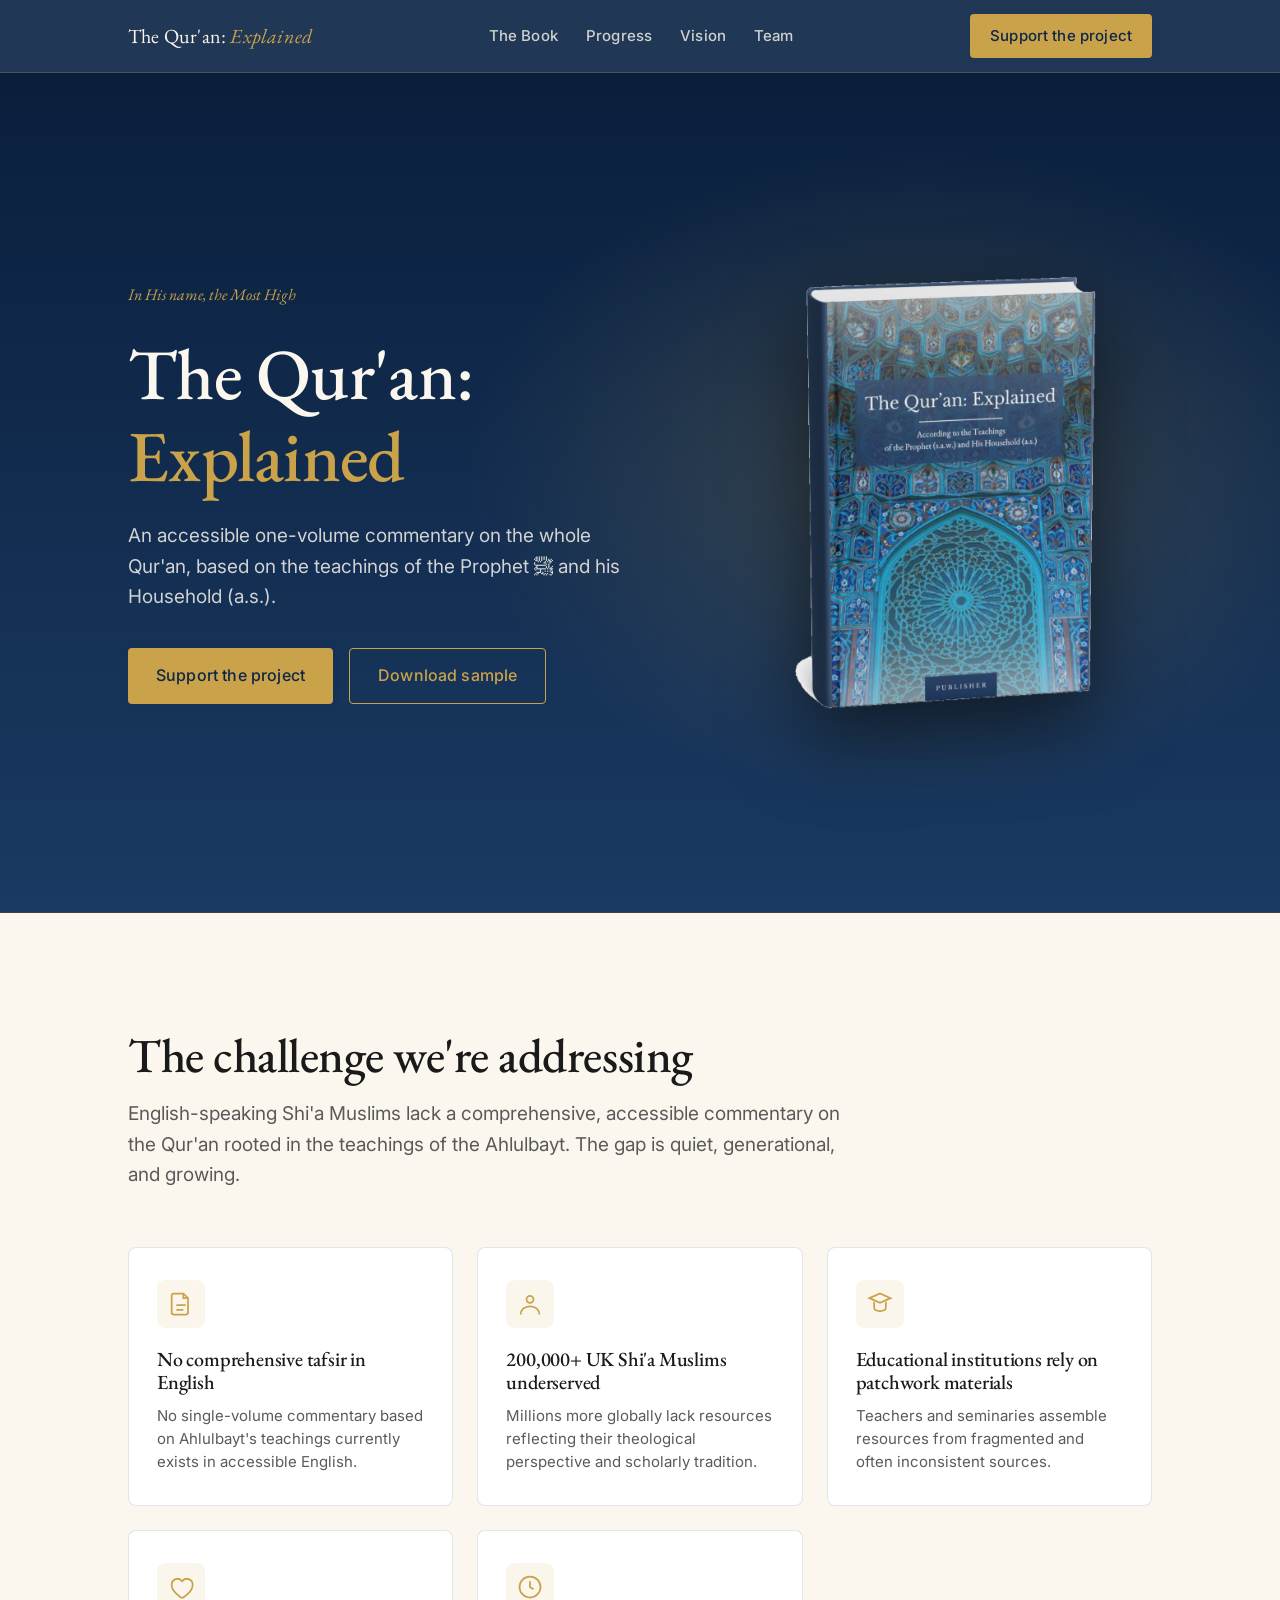
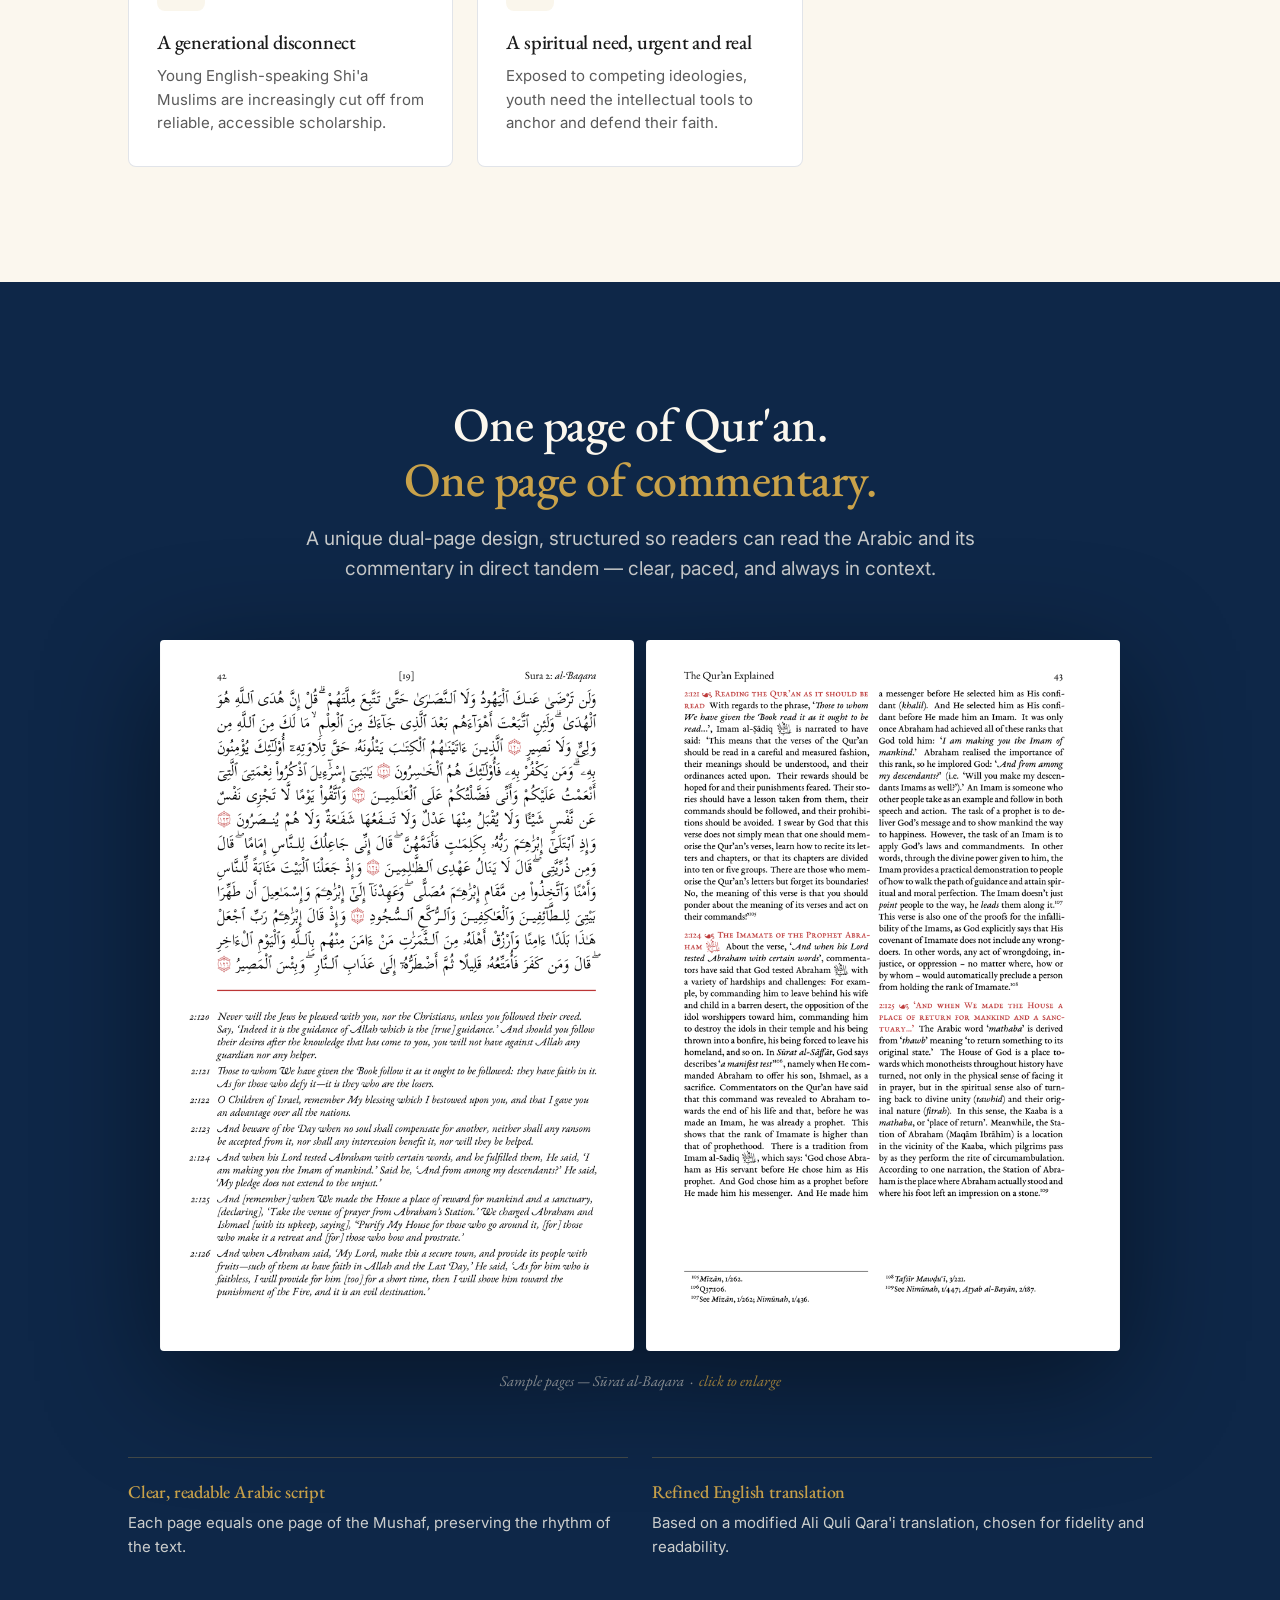
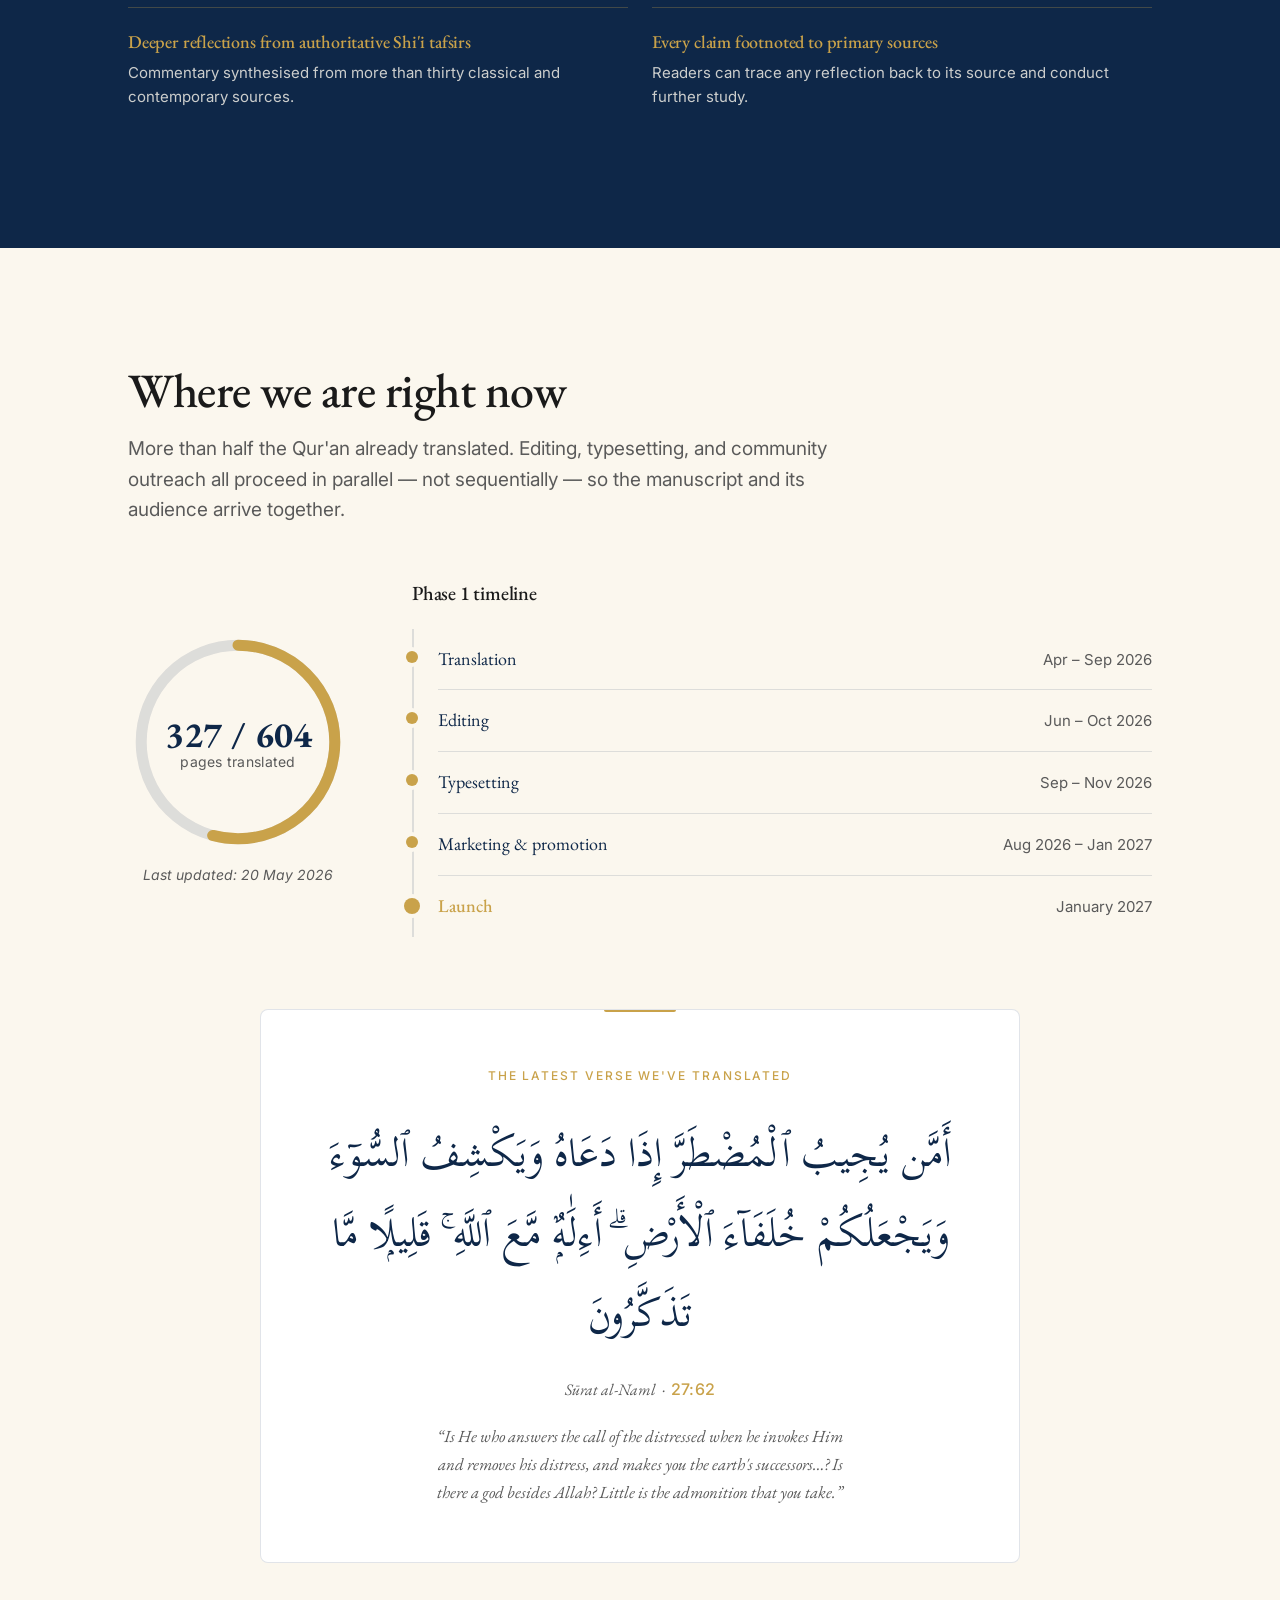
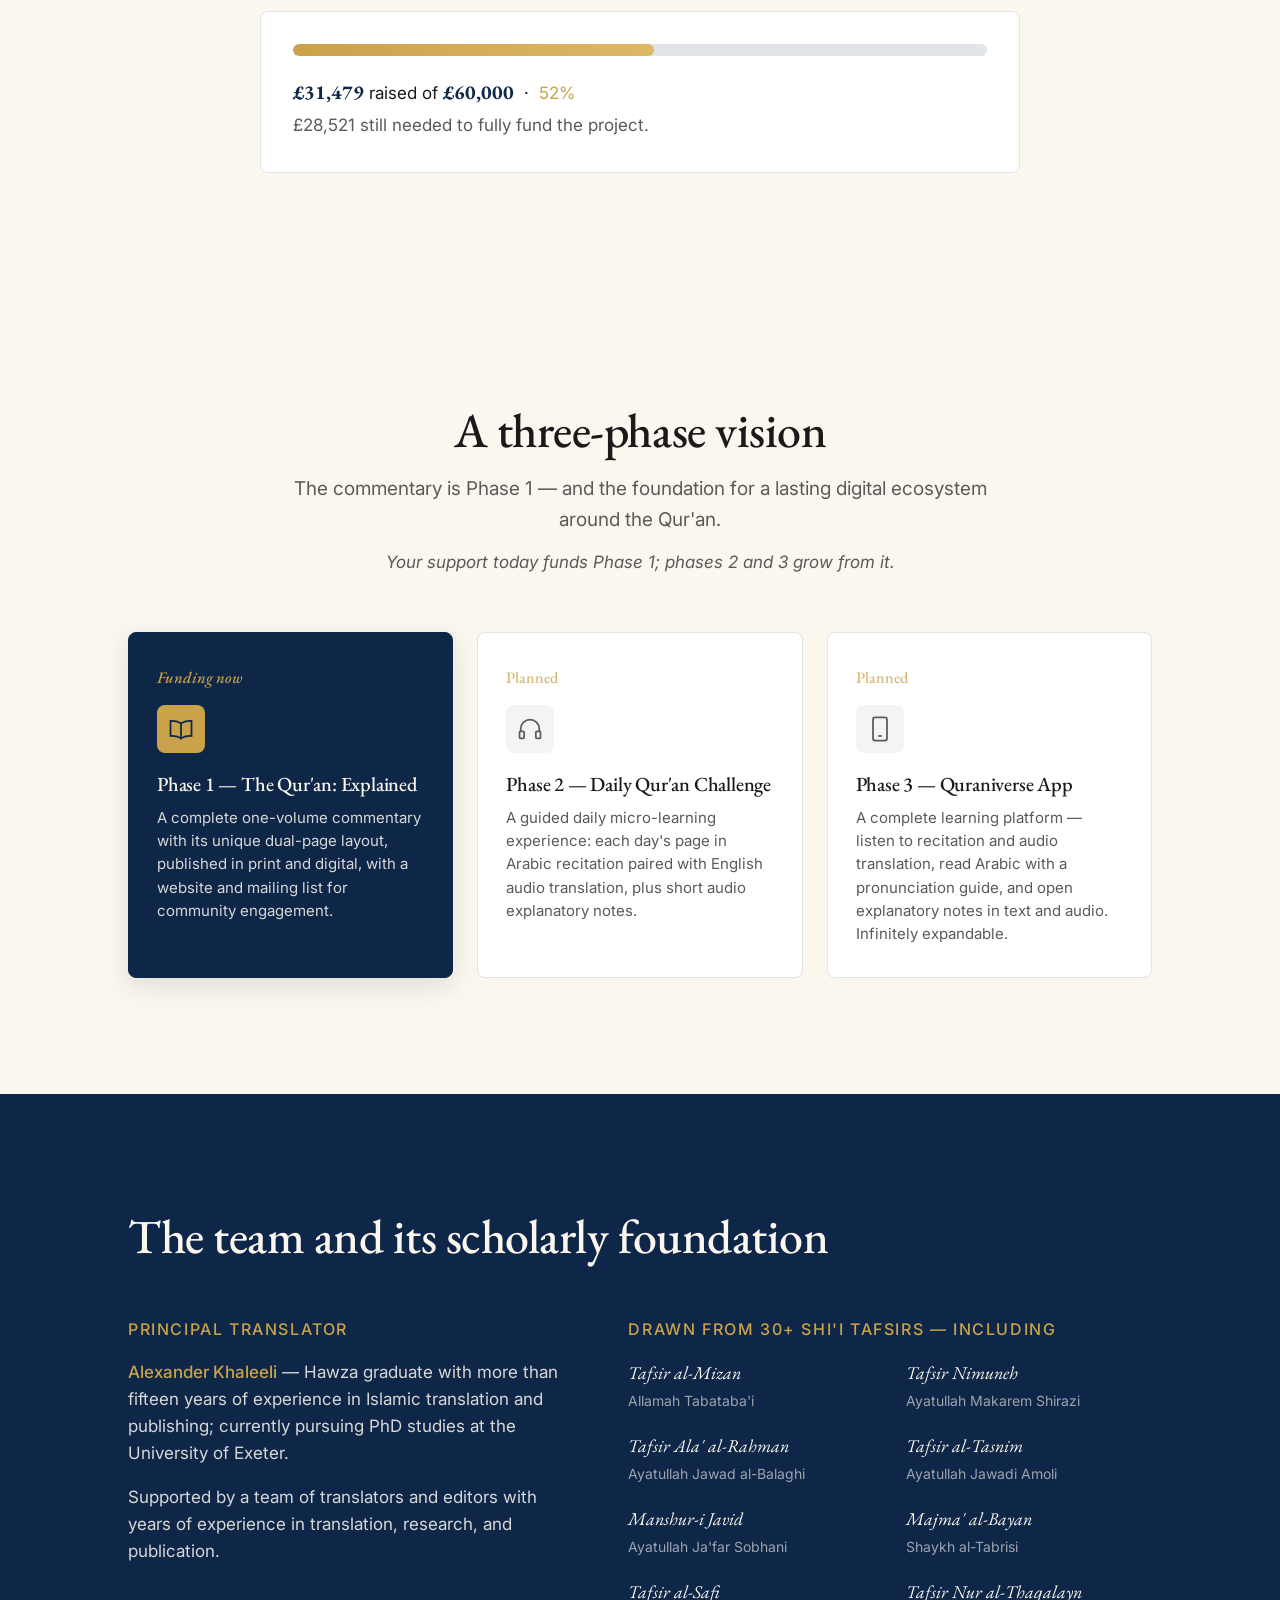
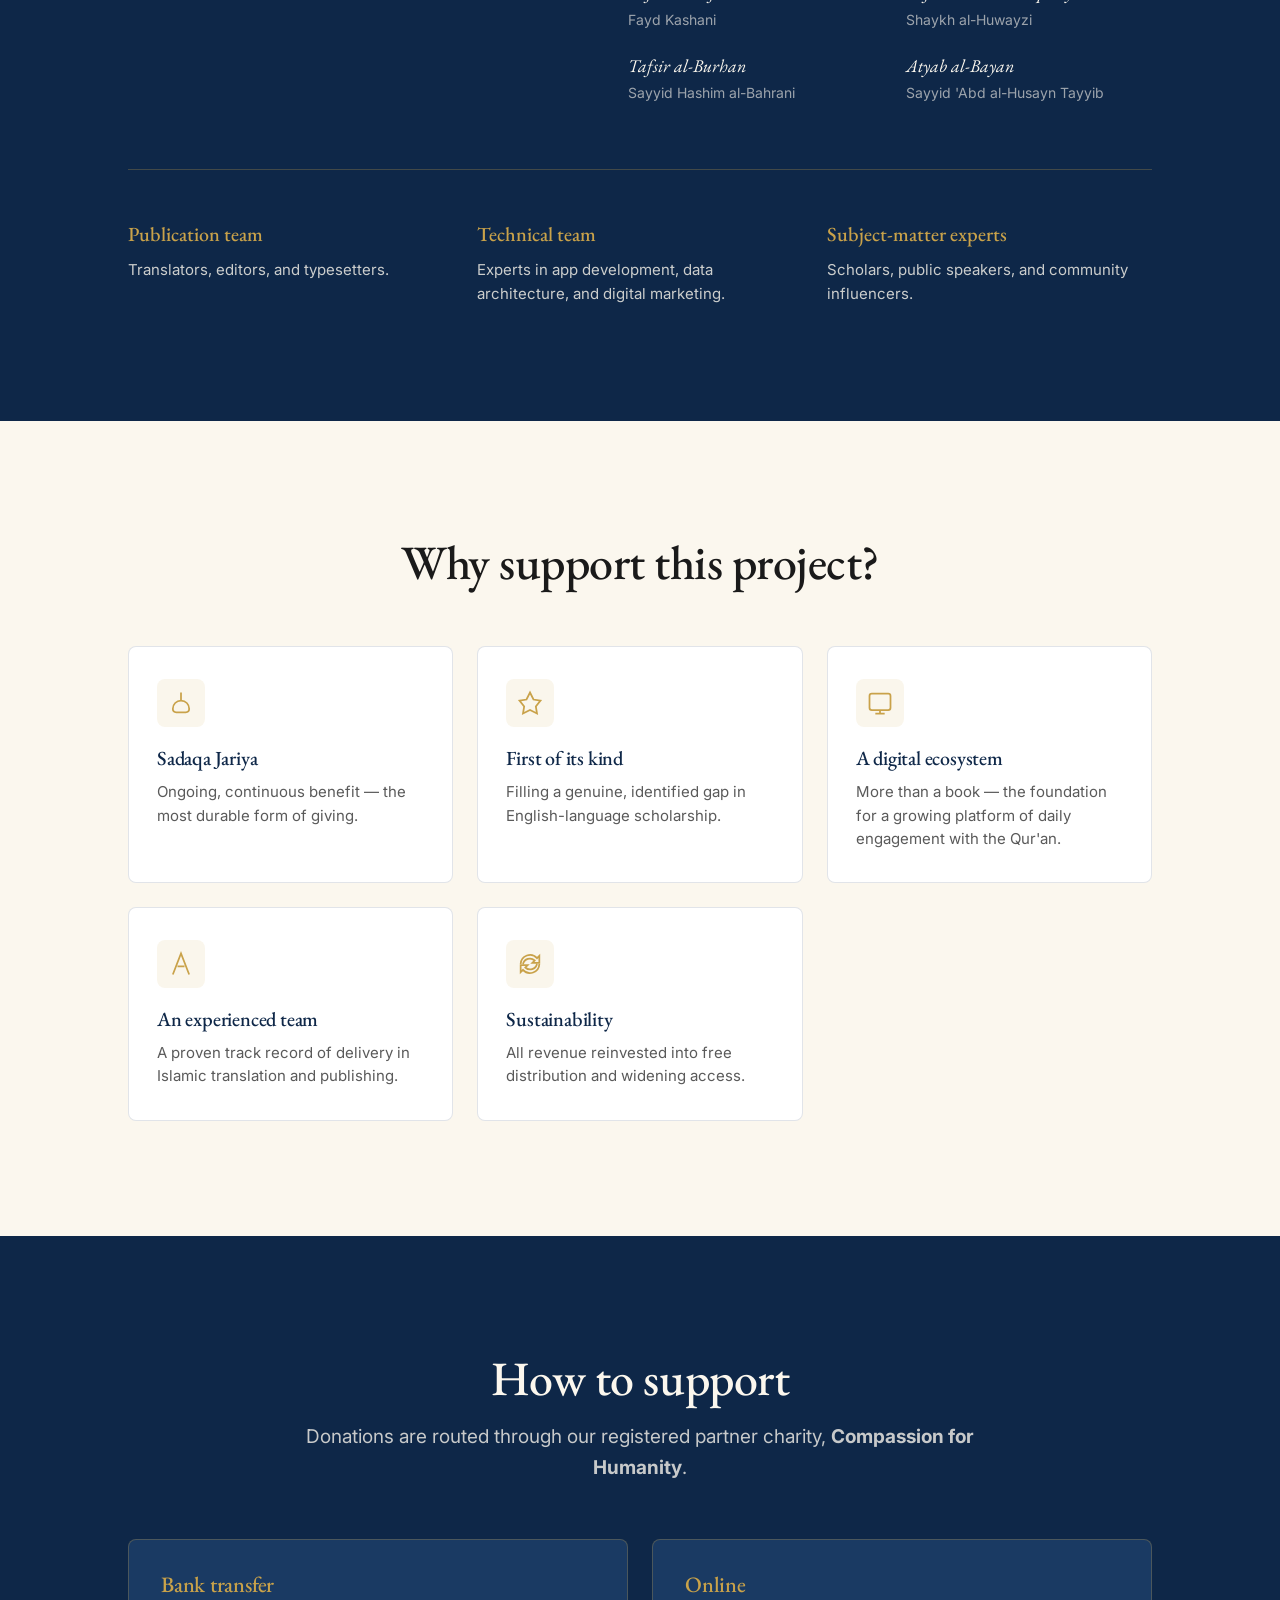
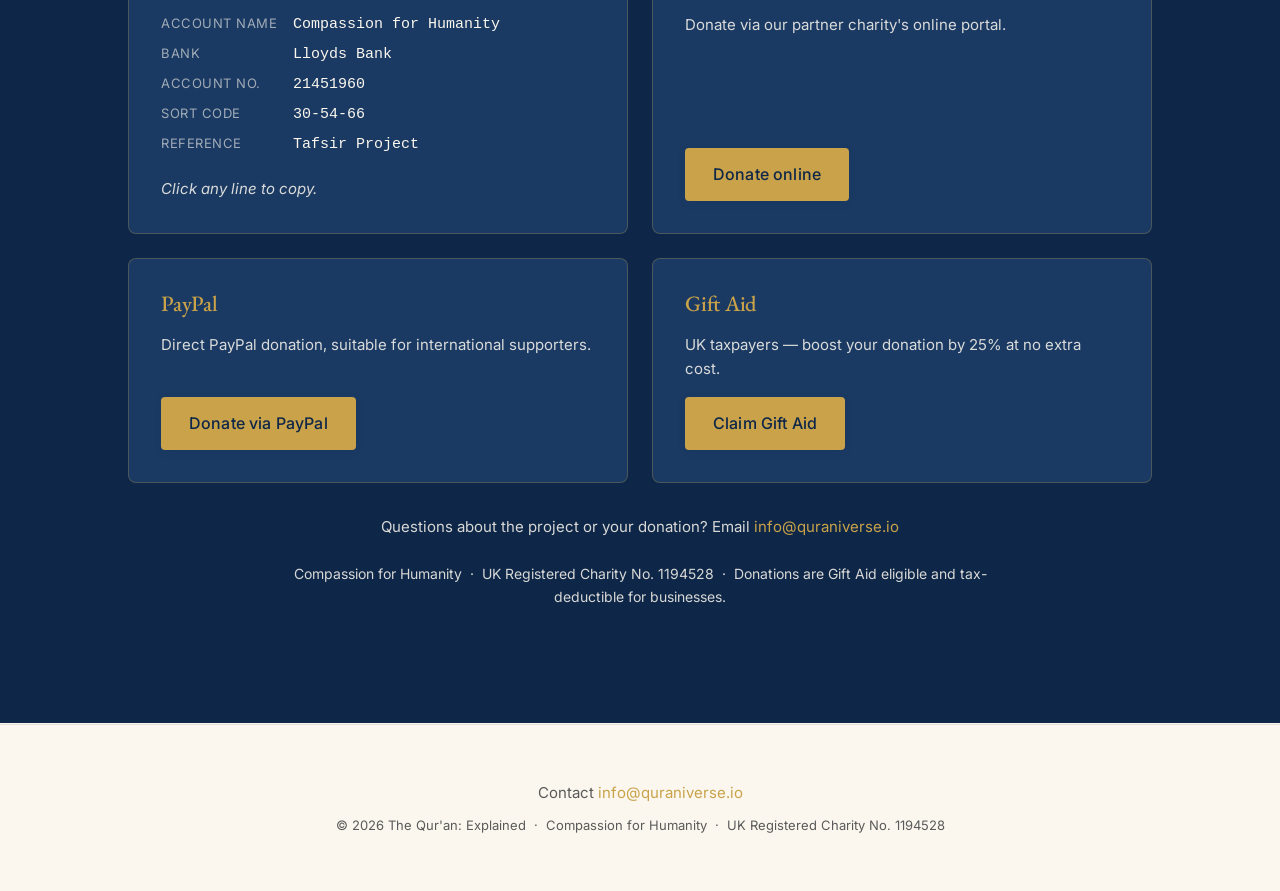
==== index.html @ 6d747a6d "copy: rename Phase 3 to "Quraniverse App" Co-Authored-By: Claude Opus 4.8 (1M context) <noreply@anth" ====
<!DOCTYPE html>
<html lang="en">
<head>
  <meta charset="UTF-8">
  <meta name="viewport" content="width=device-width, initial-scale=1.0">
  <meta name="description" content="The Qur'an: Explained — an accessible one-volume commentary on the whole Qur'an, based on the teachings of the Prophet and his Household.">
  <meta name="theme-color" content="#0E2748">
  <link rel="canonical" href="https://quraniverse.io/">
  <meta property="og:type" content="website">
  <meta property="og:site_name" content="The Qur'an: Explained">
  <meta property="og:url" content="https://quraniverse.io/">
  <meta property="og:title" content="The Qur'an: Explained">
  <meta property="og:description" content="An accessible one-volume commentary on the whole Qur'an, based on the teachings of the Prophet and his Household.">
  <meta property="og:image" content="https://quraniverse.io/assets/og-image.jpg">
  <meta property="og:image:width" content="1200">
  <meta property="og:image:height" content="630">
  <meta property="og:image:alt" content="The Qur'an: Explained — an accessible one-volume commentary">
  <meta property="og:locale" content="en_GB">
  <meta name="twitter:card" content="summary_large_image">
  <meta name="twitter:title" content="The Qur'an: Explained">
  <meta name="twitter:description" content="An accessible one-volume commentary on the whole Qur'an, based on the teachings of the Prophet and his Household.">
  <meta name="twitter:image" content="https://quraniverse.io/assets/og-image.jpg">
  <title>The Qur'an: Explained</title>
  <link rel="icon" type="image/x-icon" href="assets/favicon.ico">
  <link rel="icon" type="image/png" sizes="32x32" href="assets/favicon-32.png">
  <link rel="icon" type="image/png" sizes="192x192" href="assets/favicon-192.png">
  <link rel="apple-touch-icon" sizes="180x180" href="assets/apple-touch-icon.png">
  <link rel="preconnect" href="https://fonts.googleapis.com">
  <link rel="preconnect" href="https://fonts.gstatic.com" crossorigin>
  <link href="https://fonts.googleapis.com/css2?family=EB+Garamond:ital,wght@0,400;0,500;0,600;1,400&family=Inter:wght@400;500;600&family=Scheherazade+New:wght@400;500;600;700&display=swap" rel="stylesheet">
  <link rel="stylesheet" href="styles.css">
</head>
<body>
  <header class="nav">
    <div class="container nav__inner">
      <a href="#" class="nav__brand">The Qur'an: <em>Explained</em></a>
      <nav class="nav__links" aria-label="Section navigation">
        <a href="#book">The Book</a>
        <a href="#progress">Progress</a>
        <a href="#phases">Vision</a>
        <a href="#team">Team</a>
      </nav>
      <a href="#support" class="btn btn--primary nav__cta"><span class="nav__cta-long">Support the project</span><span class="nav__cta-short">Support</span></a>
    </div>
  </header>

  <main>
    <section class="hero">
      <div class="container hero__inner">
        <div class="hero__text">
          <p class="hero__bismillah">In His name, the Most High</p>
          <h1>The Qur'an:<br><span class="accent">Explained</span></h1>
          <p class="lead">An accessible one-volume commentary on the whole Qur'an, based on the teachings of the Prophet&nbsp;ﷺ and his Household&nbsp;(a.s.).</p>
          <div class="hero__cta">
            <a href="#support" class="btn btn--primary">Support the project</a>
            <a href="assets/The_Quran_Explained_Sample.pdf" class="btn btn--ghost" download="The_Quran_Explained_Sample.pdf">Download sample</a>
          </div>
        </div>
        <div class="hero__visual">
          <img src="assets/book-cover.png" alt="The Qur'an: Explained — book cover" class="hero__cover" id="heroCover">
        </div>
      </div>
    </section>

    <section class="section challenge" id="challenge">
  <div class="container">
    <div class="section__head">
      <h2>The challenge we're addressing</h2>
      <p class="lead">English-speaking Shi'a Muslims lack a comprehensive, accessible commentary on the Qur'an rooted in the teachings of the Ahlulbayt. The gap is quiet, generational, and growing.</p>
    </div>
    <div class="cards cards--3">
      <article class="card">
        <div class="card__icon">
          <svg viewBox="0 0 24 24" width="28" height="28" fill="none" stroke="currentColor" stroke-width="1.5"><path d="M4 5a2 2 0 0 1 2-2h8l4 4v12a2 2 0 0 1-2 2H6a2 2 0 0 1-2-2z"/><path d="M14 3v4h4"/><path d="M8 13h8M8 17h6"/></svg>
        </div>
        <h3>No comprehensive tafsir in English</h3>
        <p>No single-volume commentary based on Ahlulbayt's teachings currently exists in accessible English.</p>
      </article>
      <article class="card">
        <div class="card__icon">
          <svg viewBox="0 0 24 24" width="28" height="28" fill="none" stroke="currentColor" stroke-width="1.5"><circle cx="12" cy="8" r="3"/><path d="M4 21c0-4 3-7 8-7s8 3 8 7"/></svg>
        </div>
        <h3>200,000+ UK Shi'a Muslims underserved</h3>
        <p>Millions more globally lack resources reflecting their theological perspective and scholarly tradition.</p>
      </article>
      <article class="card">
        <div class="card__icon">
          <svg viewBox="0 0 24 24" width="28" height="28" fill="none" stroke="currentColor" stroke-width="1.5"><path d="M3 7l9-4 9 4-9 4z"/><path d="M7 10v5c0 2 2 3 5 3s5-1 5-3v-5"/></svg>
        </div>
        <h3>Educational institutions rely on patchwork materials</h3>
        <p>Teachers and seminaries assemble resources from fragmented and often inconsistent sources.</p>
      </article>
      <article class="card">
        <div class="card__icon">
          <svg viewBox="0 0 24 24" width="28" height="28" fill="none" stroke="currentColor" stroke-width="1.5"><path d="M12 21s-8-5-8-11a5 5 0 0 1 9-3 5 5 0 0 1 9 3c0 6-8 11-8 11z"/></svg>
        </div>
        <h3>A generational disconnect</h3>
        <p>Young English-speaking Shi'a Muslims are increasingly cut off from reliable, accessible scholarship.</p>
      </article>
      <article class="card">
        <div class="card__icon">
          <svg viewBox="0 0 24 24" width="28" height="28" fill="none" stroke="currentColor" stroke-width="1.5"><circle cx="12" cy="12" r="9"/><path d="M12 7v5l3 2"/></svg>
        </div>
        <h3>A spiritual need, urgent and real</h3>
        <p>Exposed to competing ideologies, youth need the intellectual tools to anchor and defend their faith.</p>
      </article>
    </div>
  </div>
</section>

<section class="section section--navy book" id="book">
  <div class="container">
    <div class="section__head section__head--centered">
      <h2>One page of Qur'an.<br><span class="accent">One page of commentary.</span></h2>
      <p class="lead">A unique dual-page design, structured so readers can read the Arabic and its commentary in direct tandem — clear, paced, and always in context.</p>
    </div>
    <figure class="sample-spread">
      <button type="button" class="sample-spread__trigger" aria-label="Enlarge sample pages" data-lightbox="sampleLightbox">
        <span class="sample-spread__pages">
          <img src="assets/sample-page-1.png" alt="Page 42 — Arabic text of Sūrat al-Baqara with numbered English translation" loading="lazy">
          <img src="assets/sample-page-2.png" alt="Page 43 — commentary for Sūrat al-Baqara, verses 2:120–2:126" loading="lazy">
        </span>
      </button>
      <figcaption>Sample pages — Sūrat al-Baqara &nbsp;·&nbsp; <em>click to enlarge</em></figcaption>
    </figure>
    <div class="cards cards--2 book__features">
      <div class="feature">
        <h3>Clear, readable Arabic script</h3>
        <p>Each page equals one page of the Mushaf, preserving the rhythm of the text.</p>
      </div>
      <div class="feature">
        <h3>Refined English translation</h3>
        <p>Based on a modified Ali Quli Qara'i translation, chosen for fidelity and readability.</p>
      </div>
      <div class="feature">
        <h3>Deeper reflections from authoritative Shi'i tafsirs</h3>
        <p>Commentary synthesised from more than thirty classical and contemporary sources.</p>
      </div>
      <div class="feature">
        <h3>Every claim footnoted to primary sources</h3>
        <p>Readers can trace any reflection back to its source and conduct further study.</p>
      </div>
    </div>
  </div>
</section>

<section class="section progress" id="progress">
  <div class="container">
    <div class="section__head">
      <h2>Where we are right now</h2>
      <p class="lead">More than half the Qur'an already translated. Editing, typesetting, and community outreach all proceed in parallel — not sequentially — so the manuscript and its audience arrive together.</p>
    </div>
    <div class="progress__grid">
      <div class="progress__ring-wrap">
        <div class="progress__ring-figure">
          <svg class="progress-ring" viewBox="0 0 200 200" width="220" height="220" aria-hidden="true">
            <circle cx="100" cy="100" r="88" fill="none" stroke="var(--border)" stroke-width="10"/>
            <circle cx="100" cy="100" r="88" fill="none" stroke="var(--brass)" stroke-width="10"
                    stroke-linecap="round"
                    stroke-dasharray="553"
                    stroke-dashoffset="253.6"
                    transform="rotate(-90 100 100)"/>
          </svg>
          <div class="progress__ring-text">
            <strong>327 / 604</strong>
            <span>pages translated</span>
          </div>
        </div>
        <p class="progress__updated"><em>Last updated: 20 May 2026</em></p>
      </div>
      <div class="timeline">
        <h3 class="timeline__title">Phase 1 timeline</h3>
        <ol class="timeline__list">
          <li><span class="timeline__dot" data-stage="translation"></span><span class="timeline__stage">Translation</span><span class="timeline__dates">Apr&nbsp;–&nbsp;Sep&nbsp;2026</span></li>
          <li><span class="timeline__dot" data-stage="editing"></span><span class="timeline__stage">Editing</span><span class="timeline__dates">Jun&nbsp;–&nbsp;Oct&nbsp;2026</span></li>
          <li><span class="timeline__dot" data-stage="typesetting"></span><span class="timeline__stage">Typesetting</span><span class="timeline__dates">Sep&nbsp;–&nbsp;Nov&nbsp;2026</span></li>
          <li><span class="timeline__dot" data-stage="marketing"></span><span class="timeline__stage">Marketing &amp; promotion</span><span class="timeline__dates">Aug&nbsp;2026&nbsp;–&nbsp;Jan&nbsp;2027</span></li>
          <li class="timeline__launch"><span class="timeline__dot" data-stage="launch"></span><span class="timeline__stage">Launch</span><span class="timeline__dates">January&nbsp;2027</span></li>
        </ol>
      </div>
    </div>
    <aside class="latest-verse">
      <p class="latest-verse__label">The latest verse we've translated</p>
      <p class="latest-verse__arabic" lang="ar" dir="rtl">أَمَّن يُجِيبُ ٱلْمُضْطَرَّ إِذَا دَعَاهُ وَيَكْشِفُ ٱلسُّوٓءَ وَيَجْعَلُكُمْ خُلَفَآءَ ٱلْأَرْضِ ۗ أَءِلَٰهٌۭ مَّعَ ٱللَّهِ ۚ قَلِيلًۭا مَّا تَذَكَّرُونَ</p>
      <p class="latest-verse__ref">Sūrat al-Naml &nbsp;·&nbsp; <strong>27:62</strong></p>
      <p class="latest-verse__english">&ldquo;Is He who answers the call of the distressed when he invokes Him and removes his distress, and makes you the earth's successors&hellip;? Is there a god besides Allah? Little is the admonition that you take.&rdquo;</p>
    </aside>
    <div class="funds">
      <div class="funds__bar" aria-hidden="true"><div class="funds__fill" style="width:52%"></div></div>
      <div class="funds__labels">
        <p><strong>£31,479</strong> raised of <strong>£60,000</strong> &nbsp;·&nbsp; <span class="accent">52%</span></p>
        <p class="funds__gap">£28,521 still needed to fully fund the project.</p>
      </div>
    </div>
  </div>
</section>
    <section class="section phases" id="phases">
  <div class="container">
    <div class="section__head section__head--centered">
      <h2>A three-phase vision</h2>
      <p class="lead">The commentary is Phase 1 — and the foundation for a lasting digital ecosystem around the Qur'an.</p>
      <p class="phases__note"><em>Your support today funds Phase 1; phases 2 and 3 grow from it.</em></p>
    </div>
    <div class="cards cards--3 phases__cards">
      <article class="card phase phase--current">
        <span class="phase__tag phase__tag--current">Funding now</span>
        <div class="card__icon">
          <svg viewBox="0 0 24 24" width="28" height="28" fill="none" stroke="currentColor" stroke-width="1.5"><path d="M12 6v15M3 5a17 17 0 0 1 9 2 17 17 0 0 1 9-2v13a17 17 0 0 0-9 2 17 17 0 0 0-9-2z"/></svg>
        </div>
        <h3>Phase 1 — The Qur'an: Explained</h3>
        <p>A complete one-volume commentary with its unique dual-page layout, published in print and digital, with a website and mailing list for community engagement.</p>
      </article>
      <article class="card phase phase--planned">
        <span class="phase__tag">Planned</span>
        <div class="card__icon">
          <svg viewBox="0 0 24 24" width="28" height="28" fill="none" stroke="currentColor" stroke-width="1.5"><path d="M4 14v-2a8 8 0 0 1 16 0v2"/><rect x="3" y="14" width="4" height="6" rx="1"/><rect x="17" y="14" width="4" height="6" rx="1"/></svg>
        </div>
        <h3>Phase 2 — Daily Qur'an Challenge</h3>
        <p>A guided daily micro-learning experience: each day's page in Arabic recitation paired with English audio translation, plus short audio explanatory notes.</p>
      </article>
      <article class="card phase phase--planned">
        <span class="phase__tag">Planned</span>
        <div class="card__icon">
          <svg viewBox="0 0 24 24" width="28" height="28" fill="none" stroke="currentColor" stroke-width="1.5"><rect x="6" y="2" width="12" height="20" rx="2"/><path d="M10.5 18h3"/></svg>
        </div>
        <h3>Phase 3 — Quraniverse App</h3>
        <p>A complete learning platform — listen to recitation and audio translation, read Arabic with a pronunciation guide, and open explanatory notes in text and audio. Infinitely expandable.</p>
      </article>
    </div>
  </div>
</section>
    <section class="section section--navy team" id="team">
  <div class="container">
    <div class="section__head">
      <h2>The team and its scholarly foundation</h2>
    </div>
    <div class="team__grid">
      <div class="team__intro">
        <h3>Principal translator</h3>
        <p><strong>Alexander Khaleeli</strong> — Hawza graduate with more than fifteen years of experience in Islamic translation and publishing; currently pursuing PhD studies at the University of Exeter.</p>
        <p>Supported by a team of translators and editors with years of experience in translation, research, and publication.</p>
      </div>
      <div class="team__tafsirs">
        <h3>Drawn from 30+ Shi'i tafsirs — including</h3>
        <ul class="tafsirs">
          <li><em>Tafsir al-Mizan</em><span>Allamah Tabataba'i</span></li>
          <li><em>Tafsir Nimuneh</em><span>Ayatullah Makarem Shirazi</span></li>
          <li><em>Tafsir Ala' al-Rahman</em><span>Ayatullah Jawad al-Balaghi</span></li>
          <li><em>Tafsir al-Tasnim</em><span>Ayatullah Jawadi Amoli</span></li>
          <li><em>Manshur-i Javid</em><span>Ayatullah Ja'far Sobhani</span></li>
          <li><em>Majma' al-Bayan</em><span>Shaykh al-Tabrisi</span></li>
          <li><em>Tafsir al-Safi</em><span>Fayd Kashani</span></li>
          <li><em>Tafsir Nur al-Thaqalayn</em><span>Shaykh al-Huwayzi</span></li>
          <li><em>Tafsir al-Burhan</em><span>Sayyid Hashim al-Bahrani</span></li>
          <li><em>Atyab al-Bayan</em><span>Sayyid 'Abd al-Husayn Tayyib</span></li>
        </ul>
      </div>
    </div>
    <div class="team__roles">
      <div class="role">
        <h4>Publication team</h4>
        <p>Translators, editors, and typesetters.</p>
      </div>
      <div class="role">
        <h4>Technical team</h4>
        <p>Experts in app development, data architecture, and digital marketing.</p>
      </div>
      <div class="role">
        <h4>Subject-matter experts</h4>
        <p>Scholars, public speakers, and community influencers.</p>
      </div>
    </div>
  </div>
</section>
    <section class="section why" id="why">
  <div class="container">
    <div class="section__head section__head--centered">
      <h2>Why support this project?</h2>
    </div>
    <div class="cards cards--3 why__cards">
      <article class="card">
        <div class="card__icon"><svg viewBox="0 0 24 24" width="28" height="28" fill="none" stroke="currentColor" stroke-width="1.5"><path d="M12 3v7M12 10c-4 0-7 3-7 7 0 2 1 3 3 3h8c2 0 3-1 3-3 0-4-3-7-7-7z"/></svg></div>
        <h3>Sadaqa Jariya</h3>
        <p>Ongoing, continuous benefit — the most durable form of giving.</p>
      </article>
      <article class="card">
        <div class="card__icon"><svg viewBox="0 0 24 24" width="28" height="28" fill="none" stroke="currentColor" stroke-width="1.5"><polygon points="12,3 15,9 21,10 17,15 18,21 12,18 6,21 7,15 3,10 9,9"/></svg></div>
        <h3>First of its kind</h3>
        <p>Filling a genuine, identified gap in English-language scholarship.</p>
      </article>
      <article class="card">
        <div class="card__icon"><svg viewBox="0 0 24 24" width="28" height="28" fill="none" stroke="currentColor" stroke-width="1.5"><rect x="3" y="4" width="18" height="14" rx="2"/><path d="M8 21h8M12 18v3"/></svg></div>
        <h3>A digital ecosystem</h3>
        <p>More than a book — the foundation for a growing platform of daily engagement with the Qur'an.</p>
      </article>
      <article class="card">
        <div class="card__icon"><svg viewBox="0 0 24 24" width="28" height="28" fill="none" stroke="currentColor" stroke-width="1.5"><path d="M5 21l7-18 7 18M9 14h6"/></svg></div>
        <h3>An experienced team</h3>
        <p>A proven track record of delivery in Islamic translation and publishing.</p>
      </article>
      <article class="card">
        <div class="card__icon"><svg viewBox="0 0 24 24" width="28" height="28" fill="none" stroke="currentColor" stroke-width="1.5"><path d="M4 12a8 8 0 0 1 14-5l2-2v6h-6l2-2a6 6 0 0 0-10 3M20 12a8 8 0 0 1-14 5l-2 2v-6h6l-2 2a6 6 0 0 0 10-3"/></svg></div>
        <h3>Sustainability</h3>
        <p>All revenue reinvested into free distribution and widening access.</p>
      </article>
    </div>
  </div>
</section>

<section class="section section--navy support" id="support">
  <div class="container">
    <div class="section__head section__head--centered">
      <h2>How to support</h2>
      <p class="lead">Donations are routed through our registered partner charity, <strong>Compassion for Humanity</strong>.</p>
    </div>
    <div class="support__grid">
      <article class="donate-card">
        <h3>Bank transfer</h3>
        <dl class="bank">
          <div><dt>Account name</dt><dd><button class="copy" data-copy="Compassion for Humanity">Compassion for Humanity</button></dd></div>
          <div><dt>Bank</dt><dd><button class="copy" data-copy="Lloyds Bank">Lloyds Bank</button></dd></div>
          <div><dt>Account no.</dt><dd><button class="copy" data-copy="21451960">21451960</button></dd></div>
          <div><dt>Sort code</dt><dd><button class="copy" data-copy="30-54-66">30-54-66</button></dd></div>
          <div><dt>Reference</dt><dd><button class="copy" data-copy="Tafsir Project">Tafsir Project</button></dd></div>
        </dl>
        <p class="donate-card__note"><em>Click any line to copy.</em></p>
      </article>
      <article class="donate-card">
        <h3>Online</h3>
        <p>Donate via our partner charity's online portal.</p>
        <a href="https://sad.qa/Qurancommentary" class="btn btn--primary" target="_blank" rel="noopener">Donate online</a>
      </article>
      <article class="donate-card">
        <h3>PayPal</h3>
        <p>Direct PayPal donation, suitable for international supporters.</p>
        <a href="https://www.paypal.com/donate/?hosted_button_id=RLCNCZCY9FR7C" class="btn btn--primary" target="_blank" rel="noopener">Donate via PayPal</a>
      </article>
      <article class="donate-card">
        <h3>Gift Aid</h3>
        <p>UK taxpayers — boost your donation by 25% at no extra cost.</p>
        <a href="https://compassionforhumanity.org.uk/gift_aid" class="btn btn--primary" target="_blank" rel="noopener">Claim Gift Aid</a>
      </article>
    </div>
    <p class="support__contact">Questions about the project or your donation? Email <a href="mailto:info@quraniverse.io" class="inline-link">info@quraniverse.io</a></p>
    <p class="support__footnote">Compassion for Humanity &nbsp;·&nbsp; UK Registered Charity No.&nbsp;1194528 &nbsp;·&nbsp; Donations are Gift Aid eligible and tax-deductible for businesses.</p>
  </div>
</section>
  </main>

  <div class="lightbox" id="sampleLightbox" aria-hidden="true" role="dialog" aria-modal="true" aria-label="Sample pages enlarged">
    <button type="button" class="lightbox__close" aria-label="Close sample pages">×</button>
    <div class="lightbox__content">
      <img src="assets/sample-page-1.png" alt="Page 42 — Arabic text of Sūrat al-Baqara with numbered English translation">
      <img src="assets/sample-page-2.png" alt="Page 43 — commentary for Sūrat al-Baqara, verses 2:120–2:126">
    </div>
  </div>

  <footer class="footer">
    <div class="container footer__inner">
      <p class="footer__contact">Contact <a href="mailto:info@quraniverse.io" class="inline-link">info@quraniverse.io</a></p>
      <p class="footer__small">
        © 2026 The Qur'an: Explained &nbsp;·&nbsp; Compassion for Humanity &nbsp;·&nbsp; UK Registered Charity No. 1194528
      </p>
    </div>
  </footer>

  <script src="script.js" defer></script>
</body>
</html>
---- styles.css ----
/* --- Reset --- */
*, *::before, *::after { box-sizing: border-box; margin: 0; padding: 0; }
html { scroll-behavior: smooth; }
body { line-height: 1.6; -webkit-font-smoothing: antialiased; }
img, svg { display: block; max-width: 100%; height: auto; }
button { font: inherit; cursor: pointer; border: none; background: none; }
a { color: inherit; text-decoration: none; }
ul { list-style: none; }

/* --- Design tokens --- */
:root {
  --navy: #0E2748;
  --navy-light: #1A3A63;
  --brass: #C9A24A;
  --brass-light: #DDB865;
  --cream: #FBF7EE;
  --white: #FFFFFF;
  --ink: #1A1A1A;
  --muted: #5A5A5A;
  --border: rgba(14, 39, 72, 0.12);
  --border-on-navy: rgba(201, 162, 74, 0.28);
  --shadow-sm: 0 2px 8px rgba(14, 39, 72, 0.08);
  --shadow-md: 0 8px 24px rgba(14, 39, 72, 0.12);
  --shadow-lg: 0 20px 48px rgba(14, 39, 72, 0.18);

  --font-display: 'EB Garamond', 'Georgia', serif;
  --font-body: 'Inter', -apple-system, BlinkMacSystemFont, sans-serif;
  --font-mono: ui-monospace, 'SF Mono', Menlo, monospace;
  --font-arabic: 'Scheherazade New', 'Amiri', 'Lateef', serif;

  --container: 1120px;
  --gutter: clamp(20px, 4vw, 48px);
  --section-pad: clamp(64px, 9vw, 120px);
}

/* --- Body + typography --- */
body {
  font-family: var(--font-body);
  color: var(--ink);
  background: var(--cream);
}
h1, h2, h3 { font-family: var(--font-display); font-weight: 500; line-height: 1.15; letter-spacing: -0.01em; }
h1 { font-size: clamp(2.5rem, 6vw, 4.5rem); }
h2 { font-size: clamp(2rem, 4.5vw, 3rem); }
h3 { font-size: clamp(1.25rem, 2vw, 1.5rem); }
p { font-size: 1.0625rem; }
p.lead { font-size: 1.1875rem; color: var(--muted); }
em, i { font-style: italic; }

/* --- Layout primitives --- */
.container { max-width: var(--container); margin-inline: auto; padding-inline: var(--gutter); }
.section { padding-block: var(--section-pad); scroll-margin-top: 80px; }
.section--navy { background: var(--navy); color: var(--cream); }
.section--navy h1, .section--navy h2, .section--navy h3 { color: var(--cream); }
.section--navy p { color: rgba(251, 247, 238, 0.85); }

/* --- Buttons --- */
.btn {
  display: inline-flex; align-items: center; justify-content: center;
  padding: 14px 28px; border-radius: 4px;
  font-family: var(--font-body); font-weight: 500; font-size: 1rem;
  letter-spacing: 0.01em; text-align: center;
  transition: transform 180ms ease, box-shadow 180ms ease, background 180ms ease, color 180ms ease;
}
.btn--primary { background: var(--brass); color: var(--navy); box-shadow: var(--shadow-sm); }
.btn--primary:hover { background: var(--brass-light); transform: translateY(-2px); box-shadow: var(--shadow-md); }
.btn--ghost { background: transparent; color: var(--brass); border: 1.5px solid var(--brass); }
.btn--ghost:hover { background: var(--brass); color: var(--navy); transform: translateY(-2px); }

/* --- Links --- */
a.inline-link { position: relative; color: var(--brass); }
a.inline-link::after {
  content: ''; position: absolute; left: 0; bottom: -2px;
  width: 100%; height: 1px; background: currentColor;
  transform: scaleX(0); transform-origin: right; transition: transform 200ms ease;
}
a.inline-link:hover::after { transform: scaleX(1); transform-origin: left; }

/* --- Accessibility --- */
:focus-visible { outline: 2px solid var(--brass); outline-offset: 3px; border-radius: 2px; }
@media (prefers-reduced-motion: reduce) {
  *, *::before, *::after { animation-duration: 0.01ms !important; transition-duration: 0.01ms !important; }
  html { scroll-behavior: auto; }
}

/* --- Nav --- */
.nav {
  position: sticky; top: 0; z-index: 50;
  background: rgba(14, 39, 72, 0.92);
  backdrop-filter: blur(10px);
  -webkit-backdrop-filter: blur(10px);
  border-bottom: 1px solid var(--border-on-navy);
}
.nav__inner {
  display: flex; align-items: center; justify-content: space-between;
  padding-block: 14px;
}
.nav__brand {
  font-family: var(--font-display); font-size: 1.25rem; color: var(--cream);
  letter-spacing: 0.01em;
}
.nav__brand em { color: var(--brass); font-style: italic; }
.nav__cta { padding: 10px 20px; font-size: 0.9375rem; }
.nav__links { display: flex; gap: 28px; }
.nav__links a {
  position: relative; color: rgba(251, 247, 238, 0.8);
  font-size: 0.9375rem; font-weight: 500; letter-spacing: 0.01em;
  transition: color 160ms ease;
}
.nav__links a:hover { color: var(--cream); }
.nav__links a::after {
  content: ""; position: absolute; left: 0; right: 0; bottom: -5px; height: 1.5px;
  background: var(--brass); transform: scaleX(0); transform-origin: right;
  transition: transform 200ms ease;
}
.nav__links a:hover::after { transform: scaleX(1); transform-origin: left; }
@media (max-width: 860px) { .nav__links { display: none; } }
.nav__cta-short { display: none; }
@media (max-width: 540px) {
  .nav__brand { font-size: 1rem; }
  .nav__cta { padding: 8px 14px; font-size: 0.875rem; }
  .nav__cta-long { display: none; }
  .nav__cta-short { display: inline; }
}

/* --- Hero --- */
.hero {
  position: relative;
  background:
    radial-gradient(ellipse 55% 60% at 72% 48%, rgba(201, 162, 74, 0.22), rgba(201, 162, 74, 0) 65%),
    linear-gradient(180deg, #0A1F3C 0%, #1A3A63 100%);
  color: var(--cream);
  min-height: calc(100vh - 60px);
  display: flex; align-items: center;
  overflow: hidden;
  padding-block: clamp(80px, 12vw, 160px);
  border-bottom: 1px solid var(--border-on-navy);
}
.hero .lead { color: rgba(251, 247, 238, 0.82); }
@media (max-width: 880px) {
  .hero {
    background:
      radial-gradient(ellipse 72% 42% at 50% 28%, rgba(201, 162, 74, 0.22), rgba(201, 162, 74, 0) 68%),
      linear-gradient(180deg, #0A1F3C 0%, #1A3A63 100%);
  }
}
.hero__inner {
  position: relative;
  display: grid; grid-template-columns: 1.2fr 1fr; gap: clamp(40px, 6vw, 80px);
  align-items: center;
}
@media (max-width: 880px) {
  .hero__inner { grid-template-columns: 1fr; text-align: center; }
  .hero__visual { order: -1; }
}
.hero__bismillah {
  font-family: var(--font-display); font-style: italic;
  color: var(--brass); font-size: 1rem; margin-bottom: 24px;
}
.hero h1 { margin-bottom: 24px; }
.hero h1 .accent { color: var(--brass); }
.hero .lead { max-width: 48ch; margin-inline: auto; margin-bottom: 36px; }
@media (min-width: 881px) { .hero .lead { margin-inline: 0; } }
.hero__cta { display: flex; gap: 16px; flex-wrap: wrap; }
@media (max-width: 880px) { .hero__cta { justify-content: center; } }
.hero__visual { display: flex; justify-content: center; perspective: 1200px; }
.hero__cover {
  max-width: 320px; width: 100%;
  filter: drop-shadow(0 30px 40px rgba(0, 0, 0, 0.55));
  transform-style: preserve-3d;
  transition: transform 200ms ease-out;
  will-change: transform;
}

/* --- Section heads --- */
.section__head { max-width: 720px; margin-bottom: 56px; }
.section__head--centered { margin-inline: auto; text-align: center; }
.section__head h2 { margin-bottom: 16px; }
.section__head .lead { color: var(--muted); }
.section--navy .section__head .lead { color: rgba(251, 247, 238, 0.78); }
.accent { color: var(--brass); }

/* --- Card grid (used by Challenge §3 and Why Support §7) --- */
.cards { display: grid; gap: 24px; }
.cards--3 { grid-template-columns: repeat(3, 1fr); }
.cards--2 { grid-template-columns: repeat(2, 1fr); }
@media (max-width: 880px) { .cards--3 { grid-template-columns: repeat(2, 1fr); } }
@media (max-width: 560px) {
  .cards--3, .cards--2 { grid-template-columns: 1fr; }
}
.card {
  background: var(--white);
  border: 1px solid var(--border);
  border-radius: 8px;
  padding: 32px 28px;
  transition: transform 220ms ease, box-shadow 220ms ease, border-color 220ms ease;
}
.card:hover { transform: translateY(-2px); box-shadow: var(--shadow-md); border-color: var(--brass); }
.card__icon {
  width: 48px; height: 48px;
  display: flex; align-items: center; justify-content: center;
  color: var(--brass); background: rgba(201, 162, 74, 0.1);
  border-radius: 8px; margin-bottom: 20px;
}
.card h3 { font-size: 1.25rem; margin-bottom: 10px; }
.card p { color: var(--muted); font-size: 0.9375rem; line-height: 1.55; }

/* --- Project phases --- */
.phases__note { text-align: center; max-width: 640px; margin: 14px auto 0; color: var(--muted); font-size: 1.0625rem; }
.phases__note em { font-style: italic; }
.phase__tag {
  display: inline-block;
  font-family: var(--font-display); font-size: 1rem; font-weight: 500;
  margin-bottom: 14px; color: var(--muted);
}
.phase__tag--current { font-style: italic; color: var(--brass); }
.phase--planned .phase__tag { font-style: normal; color: rgba(201, 162, 74, 0.75); }
.phase--current { background: var(--navy); border-color: var(--navy); box-shadow: var(--shadow-md); }
.phase--current h3 { color: var(--cream); }
.phase--current p { color: rgba(251, 247, 238, 0.85); }
.phase--current .card__icon { color: var(--navy); background: var(--brass); }
.phase--planned .card__icon { color: var(--muted); background: rgba(14, 39, 72, 0.05); }

/* --- Sample spread (§4) --- */
.sample-spread {
  max-width: 960px; margin: 0 auto 64px;
  display: flex; flex-direction: column; align-items: center; gap: 18px;
}
.sample-spread__trigger {
  display: block; padding: 0; border-radius: 6px;
  transition: transform 240ms ease, filter 240ms ease;
  cursor: zoom-in;
}
.sample-spread__trigger:hover { transform: translateY(-4px); }
.sample-spread__trigger:hover .sample-spread__pages { filter: brightness(1.04); }
.sample-spread__pages {
  display: grid; grid-template-columns: 1fr 1fr; gap: 12px;
  filter: drop-shadow(0 30px 60px rgba(0, 0, 0, 0.45));
  transition: filter 240ms ease;
}
.sample-spread__pages img {
  width: 100%; height: auto; border-radius: 4px;
  background: var(--cream);
}
.sample-spread figcaption {
  font-family: var(--font-display); font-style: italic;
  color: rgba(251, 247, 238, 0.65); font-size: 0.9375rem;
}
.sample-spread figcaption em {
  color: var(--brass); font-style: italic;
}
@media (max-width: 640px) {
  .sample-spread__pages { grid-template-columns: 1fr; gap: 16px; }
}

/* --- Lightbox --- */
.lightbox {
  position: fixed; inset: 0; z-index: 100;
  background: rgba(14, 39, 72, 0.94);
  backdrop-filter: blur(8px);
  -webkit-backdrop-filter: blur(8px);
  display: none; align-items: center; justify-content: center;
  padding: clamp(16px, 4vw, 48px);
  opacity: 0;
  transition: opacity 220ms ease;
}
.lightbox.is-open { display: flex; opacity: 1; }
.lightbox__close {
  position: absolute; top: 20px; right: 24px;
  width: 44px; height: 44px; border-radius: 50%;
  background: rgba(251, 247, 238, 0.08);
  color: var(--cream); font-size: 1.75rem; line-height: 1;
  display: flex; align-items: center; justify-content: center;
  transition: background 160ms ease, transform 160ms ease;
}
.lightbox__close:hover { background: var(--brass); color: var(--navy); transform: scale(1.05); }
.lightbox__content {
  display: grid; grid-template-columns: 1fr 1fr; gap: clamp(12px, 2vw, 24px);
  max-width: 100%; max-height: 100%;
}
.lightbox__content img {
  max-height: calc(100vh - 96px);
  width: auto; max-width: 100%;
  border-radius: 4px;
  box-shadow: 0 30px 60px rgba(0, 0, 0, 0.6);
  background: var(--cream);
}
@media (max-width: 820px) {
  .lightbox__content { grid-template-columns: 1fr; overflow-y: auto; }
  .lightbox__content img { max-height: none; max-width: calc(100vw - 48px); }
}
@media (prefers-reduced-motion: reduce) {
  .lightbox { transition: none; }
  .sample-spread__trigger, .sample-spread__pages { transition: none; }
  .sample-spread__trigger:hover { transform: none; }
}

/* --- Feature list (plain, no card border) --- */
.book__features { margin-top: 16px; }
.feature {
  padding: 24px 0;
  border-top: 1px solid var(--border-on-navy);
}
.feature h3 { color: var(--brass); font-size: 1.125rem; margin-bottom: 8px; font-weight: 500; }
.feature p { color: rgba(251, 247, 238, 0.8); font-size: 0.9375rem; }

/* --- Progress --- */
.progress__grid {
  display: grid; grid-template-columns: auto 1fr; gap: 64px;
  align-items: center; margin-bottom: 72px;
}
@media (max-width: 760px) {
  .progress__grid { grid-template-columns: 1fr; gap: 48px; }
}
.progress__ring-wrap { text-align: center; }
.progress__ring-figure {
  position: relative;
  display: inline-block;
  line-height: 0;
}
.progress-ring { display: block; }
.progress__ring-text {
  position: absolute; inset: 0;
  display: flex; flex-direction: column; align-items: center; justify-content: center;
  line-height: 1.1;
  pointer-events: none;
}
.progress__ring-text strong {
  font-family: var(--font-display); font-size: 2.25rem; color: var(--navy);
}
.progress__ring-text span {
  font-size: 0.875rem; color: var(--muted); letter-spacing: 0.02em;
}
.progress__verse { margin-top: 24px; font-size: 1.0625rem; color: var(--ink); }
.progress__verse strong { font-family: var(--font-display); color: var(--brass); font-size: 1.125rem; }
.progress__updated { color: var(--muted); font-size: 0.875rem; margin-top: 4px; }

/* --- Timeline --- */
.timeline__title { font-size: 1.25rem; margin-bottom: 24px; }
.timeline__list { border-left: 2px solid var(--border); padding-left: 24px; }
.timeline__list li {
  display: grid; grid-template-columns: 1fr auto; gap: 16px;
  align-items: baseline; padding: 16px 0; position: relative;
  border-bottom: 1px solid var(--border);
}
.timeline__list li:last-child { border-bottom: none; }
.timeline__dot {
  position: absolute; left: -32px; top: 22px;
  width: 12px; height: 12px; border-radius: 50%;
  background: var(--brass); box-shadow: 0 0 0 4px var(--cream);
}
.timeline__stage { font-family: var(--font-display); font-size: 1.125rem; color: var(--navy); }
.timeline__dates { font-size: 0.9375rem; color: var(--muted); white-space: nowrap; }
.timeline__launch .timeline__stage { color: var(--brass); font-weight: 500; }
.timeline__launch .timeline__dot { width: 16px; height: 16px; left: -34px; }

/* --- Latest verse card --- */
.latest-verse {
  max-width: 760px; margin: 0 auto 48px;
  background: var(--white);
  border: 1px solid var(--border);
  border-radius: 8px;
  padding: clamp(36px, 5vw, 56px) clamp(28px, 4vw, 48px);
  text-align: center;
  position: relative;
}
.latest-verse::before {
  content: ''; position: absolute; top: 0; left: 50%;
  transform: translateX(-50%);
  width: 72px; height: 2px; background: var(--brass);
  border-radius: 0 0 2px 2px;
}
.latest-verse__label {
  font-size: 0.75rem; letter-spacing: 0.16em; text-transform: uppercase;
  color: var(--brass); font-weight: 500;
  margin-bottom: 28px;
}
.latest-verse__arabic {
  font-family: var(--font-arabic);
  font-size: clamp(1.75rem, 3.4vw, 2.5rem);
  line-height: 2;
  color: var(--navy);
  margin-bottom: 24px;
  font-weight: 400;
  direction: rtl;
}
.latest-verse__ref {
  font-family: var(--font-display);
  font-style: italic;
  color: var(--muted);
  font-size: 1rem;
  margin-bottom: 20px;
}
.latest-verse__ref strong {
  color: var(--brass); font-weight: 500; font-style: normal;
  font-family: var(--font-body);
  letter-spacing: 0.02em;
}
.latest-verse__english {
  font-family: var(--font-display); font-style: italic;
  color: var(--muted);
  font-size: 1.0625rem;
  line-height: 1.65;
  max-width: 52ch; margin: 0 auto;
}

/* --- Funds --- */
.funds {
  max-width: 760px; margin: 0 auto; padding: 32px;
  background: var(--white); border: 1px solid var(--border); border-radius: 8px;
}
.funds__bar {
  height: 12px; background: var(--border); border-radius: 6px; overflow: hidden;
  margin-bottom: 20px;
}
.funds__fill {
  height: 100%; background: linear-gradient(90deg, var(--brass), var(--brass-light));
  border-radius: 6px;
}
.funds__labels p { font-size: 1.0625rem; }
.funds__labels p strong { font-family: var(--font-display); font-size: 1.25rem; color: var(--navy); }
.funds__gap { color: var(--muted); margin-top: 4px; font-size: 0.9375rem; }

/* --- Team --- */
.team__grid {
  display: grid; grid-template-columns: 1fr 1.2fr; gap: 64px;
  margin-bottom: 64px;
}
@media (max-width: 880px) { .team__grid { grid-template-columns: 1fr; gap: 48px; } }
.team__intro h3, .team__tafsirs h3 {
  font-size: 1rem; text-transform: uppercase; letter-spacing: 0.1em;
  color: var(--brass); margin-bottom: 20px; font-weight: 500; font-family: var(--font-body);
}
.team__intro p { margin-bottom: 16px; max-width: 40ch; }
.team__intro p strong { color: var(--brass); font-weight: 500; }
.tafsirs {
  display: grid; grid-template-columns: 1fr 1fr; gap: 20px 32px;
}
@media (max-width: 560px) { .tafsirs { grid-template-columns: 1fr; } }
.tafsirs li { display: flex; flex-direction: column; }
.tafsirs em {
  font-family: var(--font-display); font-size: 1.125rem; color: var(--cream);
}
.tafsirs span {
  font-size: 0.875rem; color: rgba(251, 247, 238, 0.6); margin-top: 2px;
}
.team__roles {
  display: grid; grid-template-columns: repeat(3, 1fr); gap: 24px;
  padding-top: 48px; border-top: 1px solid var(--border-on-navy);
}
@media (max-width: 760px) { .team__roles { grid-template-columns: 1fr; } }
.role h4 {
  font-family: var(--font-display); font-size: 1.25rem; color: var(--brass);
  margin-bottom: 8px; font-weight: 500;
}
.role p { font-size: 0.9375rem; color: rgba(251, 247, 238, 0.8); }

/* --- Why support --- */
.why__cards .card h3 { color: var(--navy); }

/* --- How to support --- */
.support__grid {
  display: grid; grid-template-columns: repeat(2, 1fr); gap: 24px;
  margin-bottom: 32px;
}
@media (max-width: 760px) { .support__grid { grid-template-columns: 1fr; } }
.donate-card {
  background: var(--navy-light); border: 1px solid var(--border-on-navy);
  border-radius: 8px; padding: 32px;
  display: flex; flex-direction: column; gap: 16px;
  transition: transform 220ms ease, border-color 220ms ease;
}
.donate-card:hover { transform: translateY(-2px); border-color: var(--brass); }
.donate-card h3 { color: var(--brass); font-size: 1.375rem; }
.donate-card p { color: rgba(251, 247, 238, 0.85); font-size: 0.9375rem; flex: 1; }
.donate-card .btn { align-self: flex-start; }
.bank { display: flex; flex-direction: column; gap: 6px; }
.bank > div { display: grid; grid-template-columns: 120px 1fr; gap: 12px; align-items: baseline; }
.bank dt {
  font-size: 0.8125rem; color: rgba(251, 247, 238, 0.6);
  letter-spacing: 0.04em; text-transform: uppercase;
}
.bank dd { font-family: var(--font-mono); font-size: 0.9375rem; }
.bank button.copy {
  color: var(--cream); text-align: left;
  padding: 4px 6px; margin: -4px -6px; border-radius: 4px;
  transition: background 150ms ease;
  font-family: inherit;
}
.bank button.copy:hover { background: rgba(201, 162, 74, 0.15); }
.bank button.copy.copied { background: var(--brass); color: var(--navy); }
.donate-card__note {
  font-size: 0.8125rem; color: rgba(251, 247, 238, 0.65);
  margin-top: 4px;
}
.support__footnote {
  text-align: center; font-size: 0.875rem;
  color: rgba(251, 247, 238, 0.6); max-width: 720px;
  margin: 24px auto 0;
}

.support__contact {
  text-align: center; font-size: 0.9375rem;
  color: rgba(251, 247, 238, 0.82); margin: 28px auto 0;
}

/* --- Footer --- */
.footer { background: var(--cream); padding-block: 56px; border-top: 1px solid var(--border); }
.footer__inner { text-align: center; }
.footer__contact { font-size: 0.9375rem; color: var(--muted); margin-bottom: 10px; }
.footer__bismillah {
  font-family: var(--font-display); font-size: 1.25rem;
  color: var(--navy); margin-bottom: 12px;
}
.footer__small { font-size: 0.8125rem; color: var(--muted); }

/* --- Reveal on scroll --- */
.reveal {
  opacity: 0; transform: translateY(16px);
  transition: opacity 500ms ease, transform 500ms ease;
  will-change: opacity, transform;
}
.reveal.is-visible { opacity: 1; transform: none; }
@media (prefers-reduced-motion: reduce) {
  .reveal { opacity: 1; transform: none; transition: none; }
}
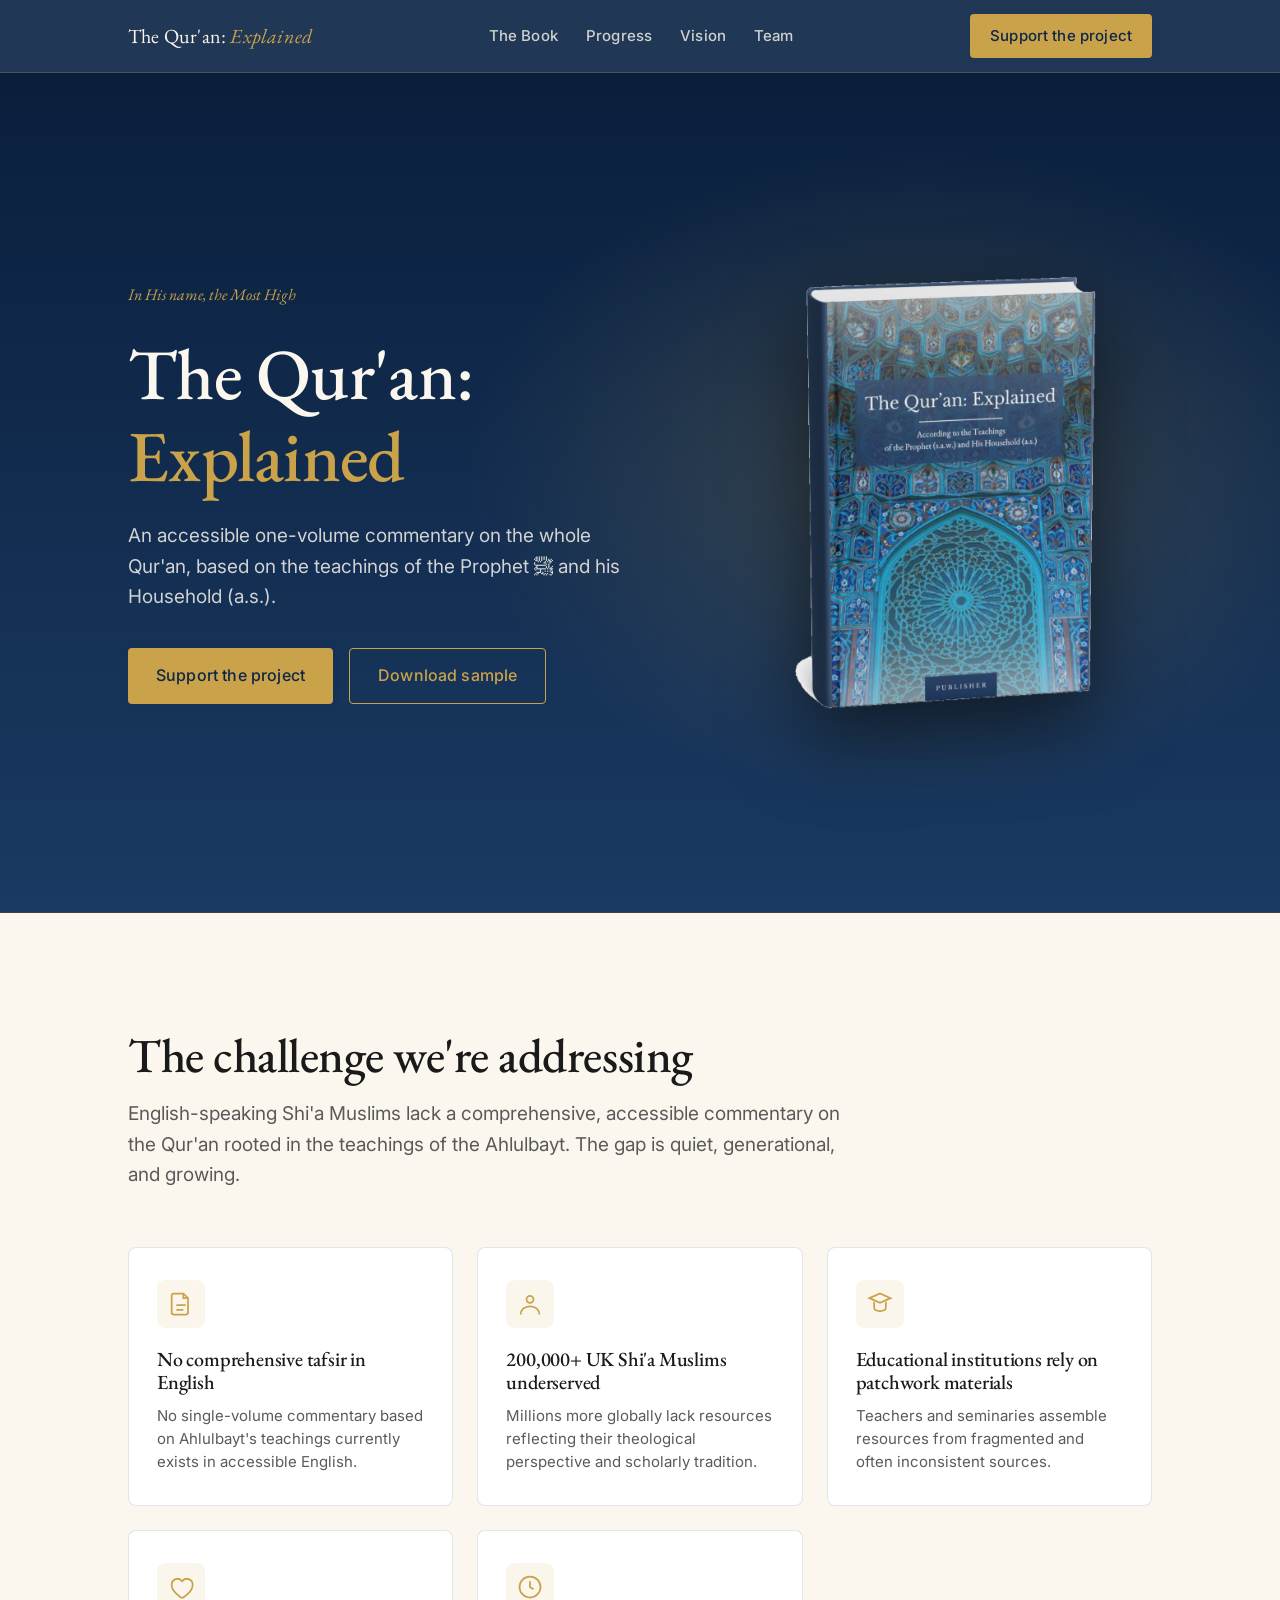
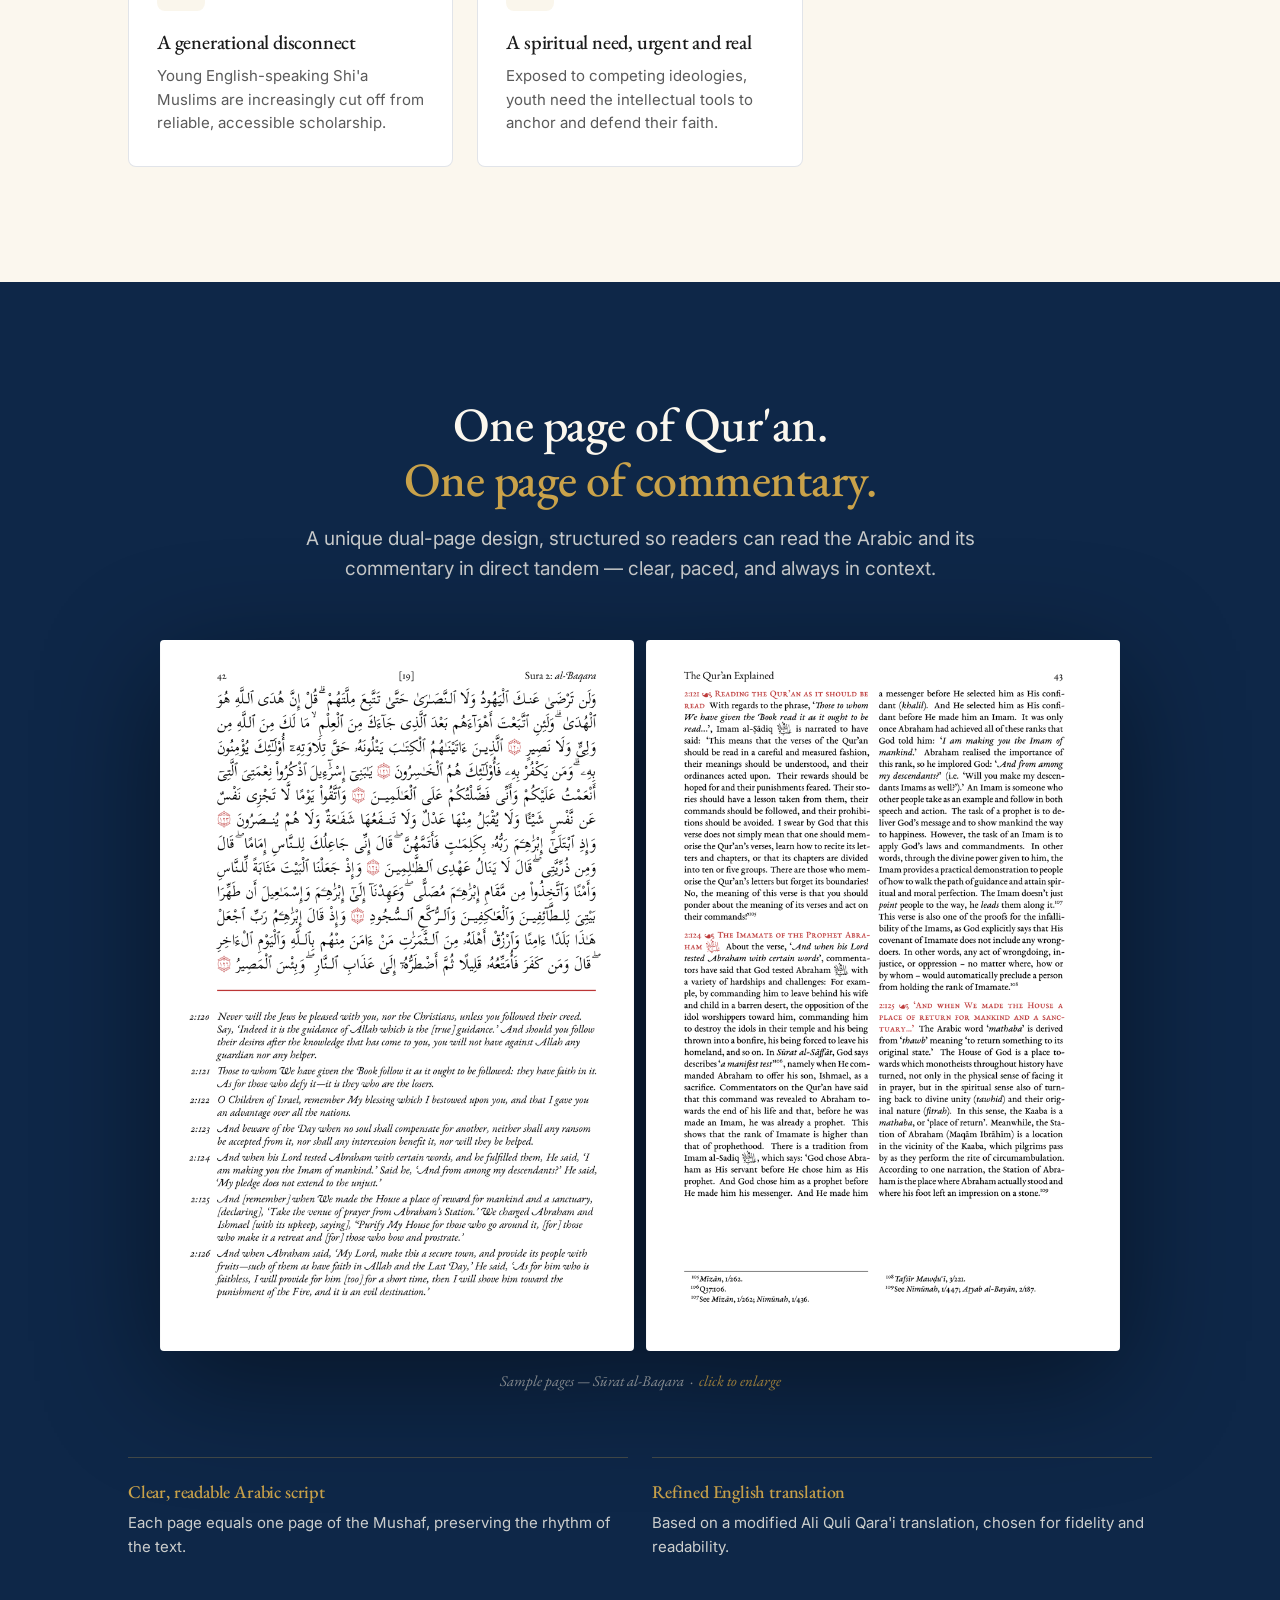
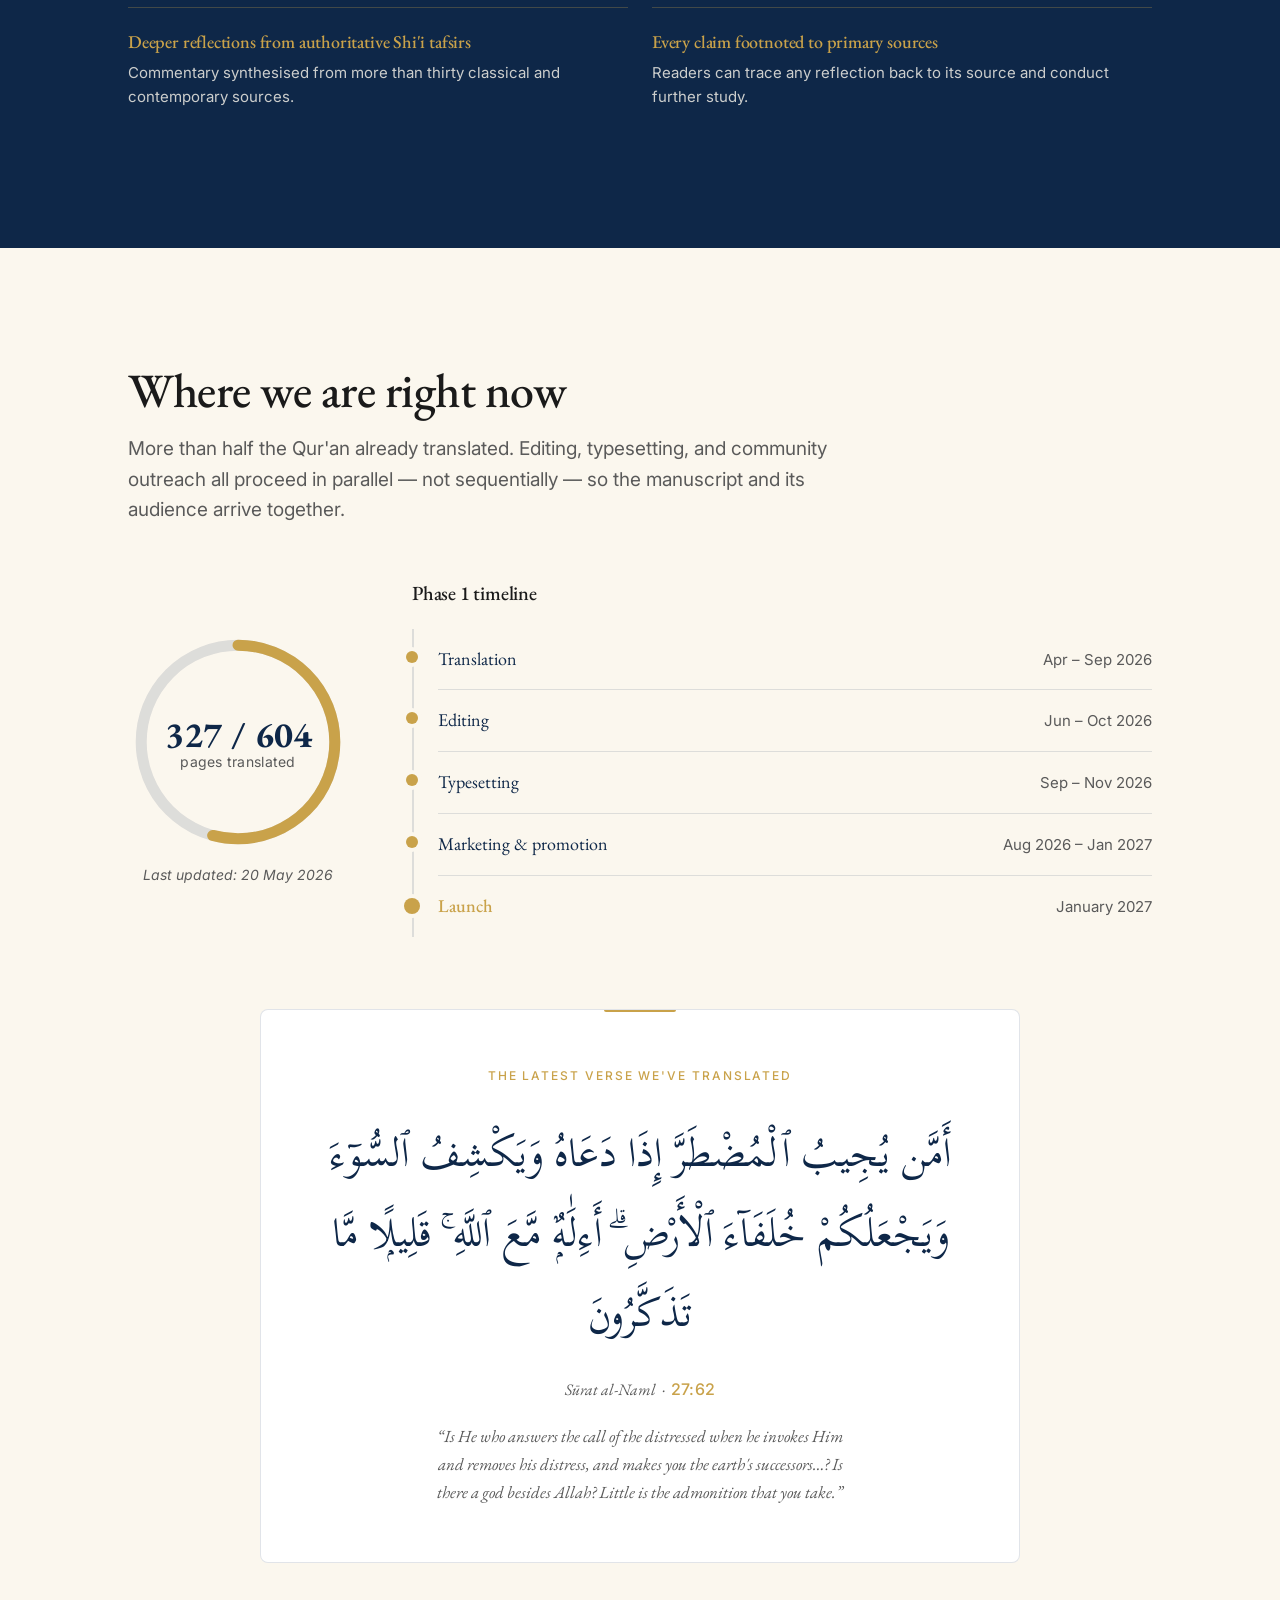
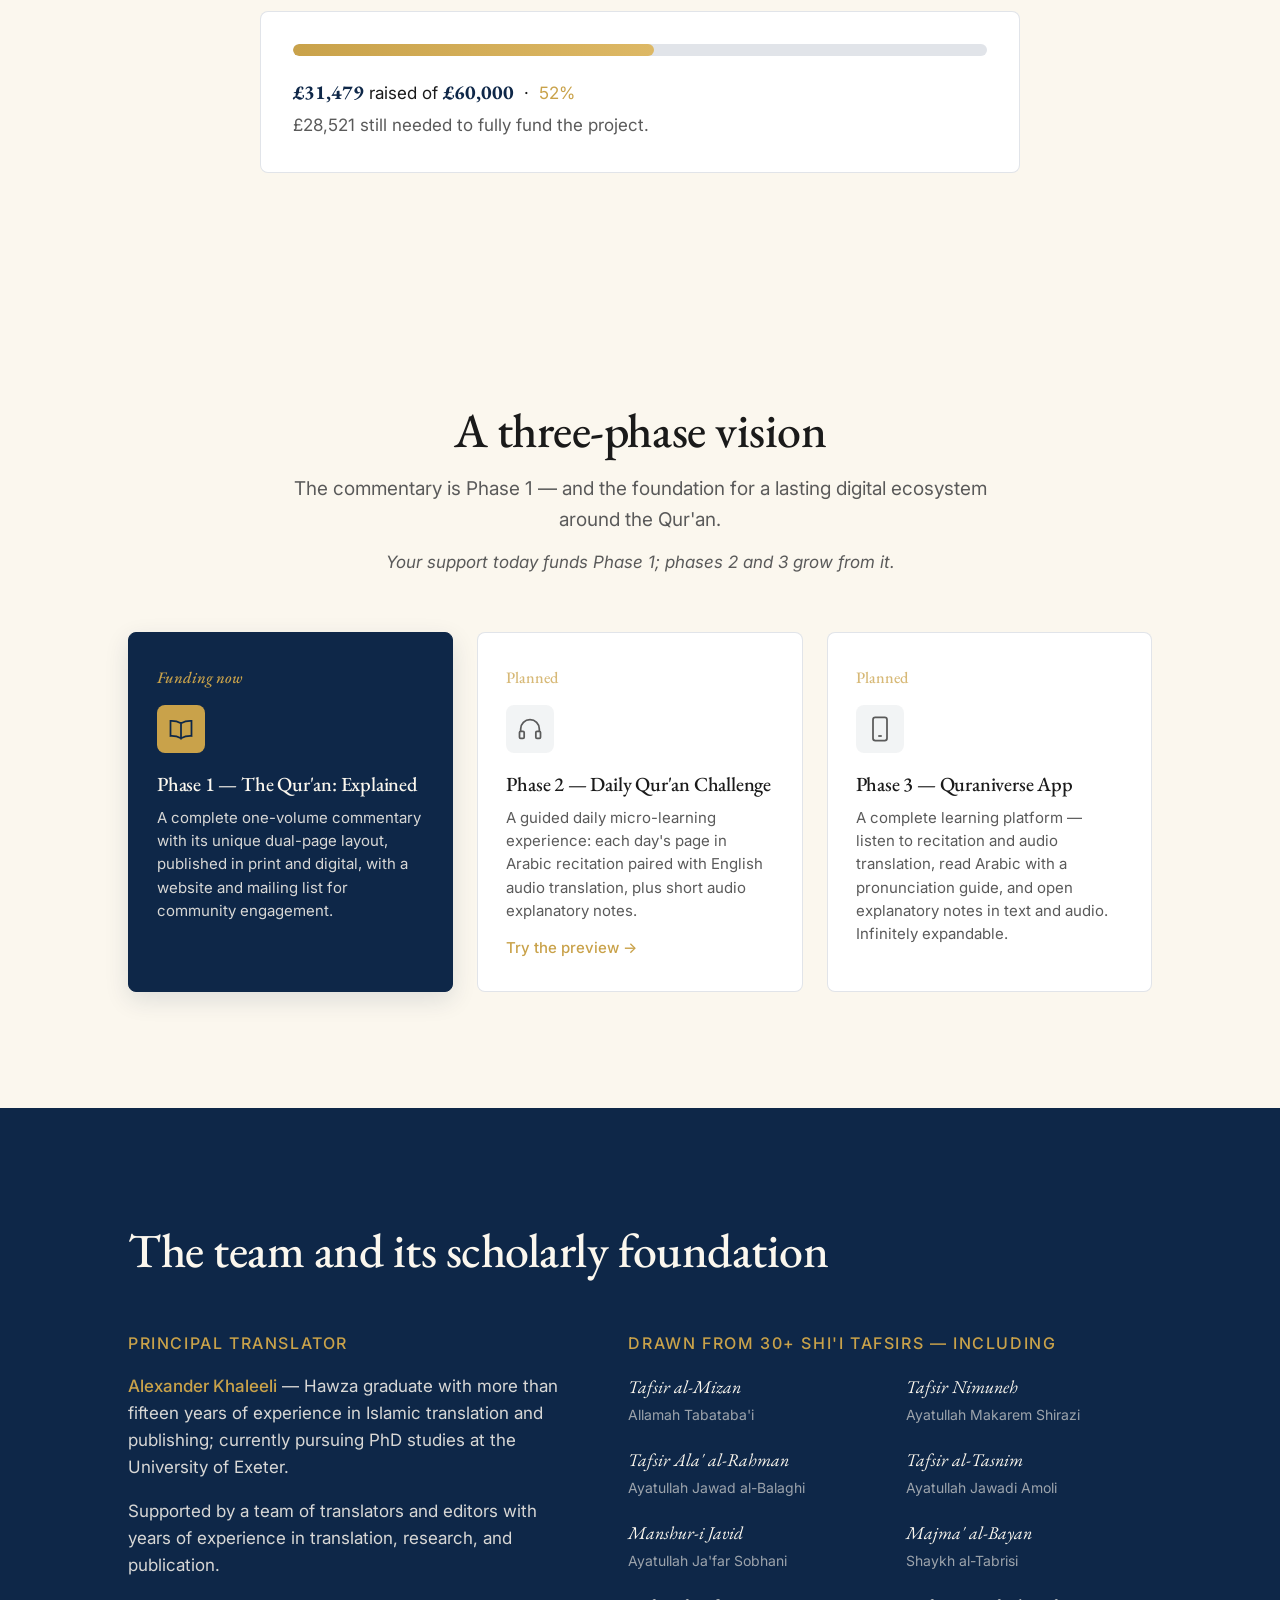
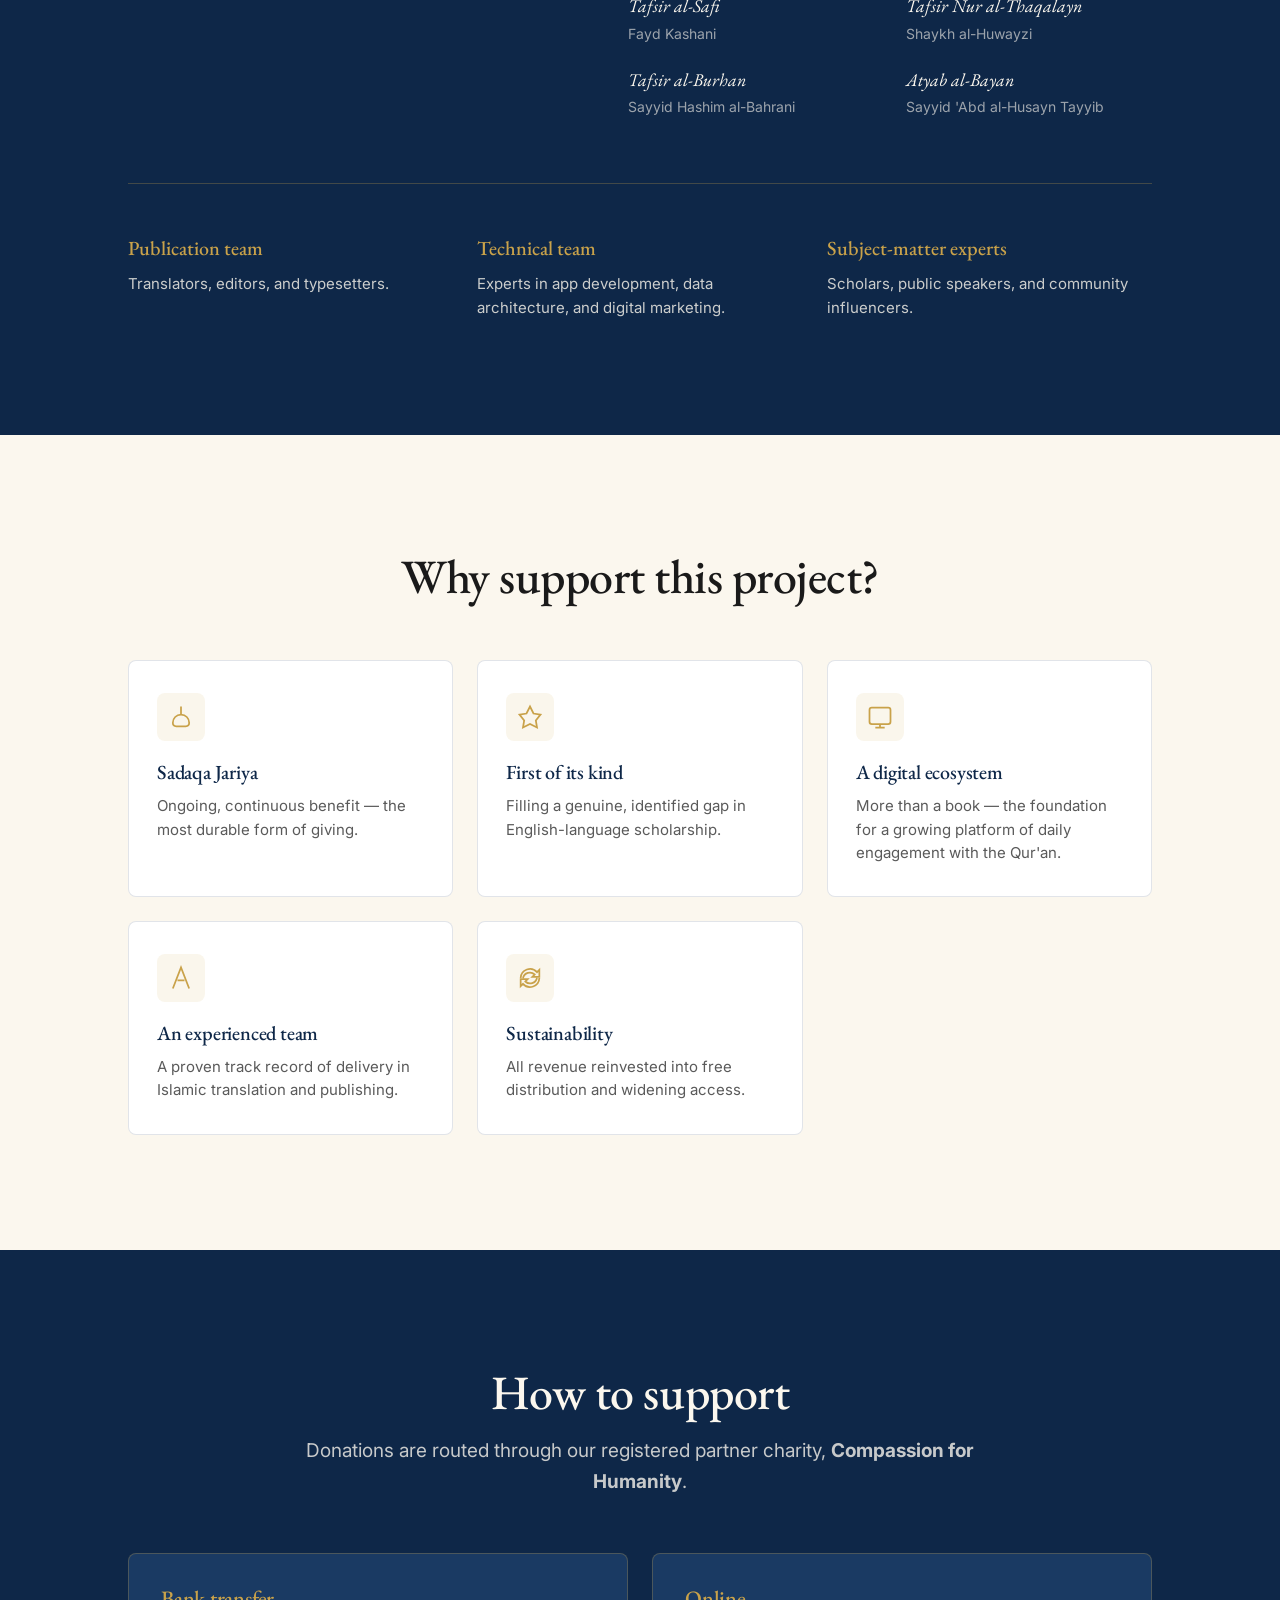
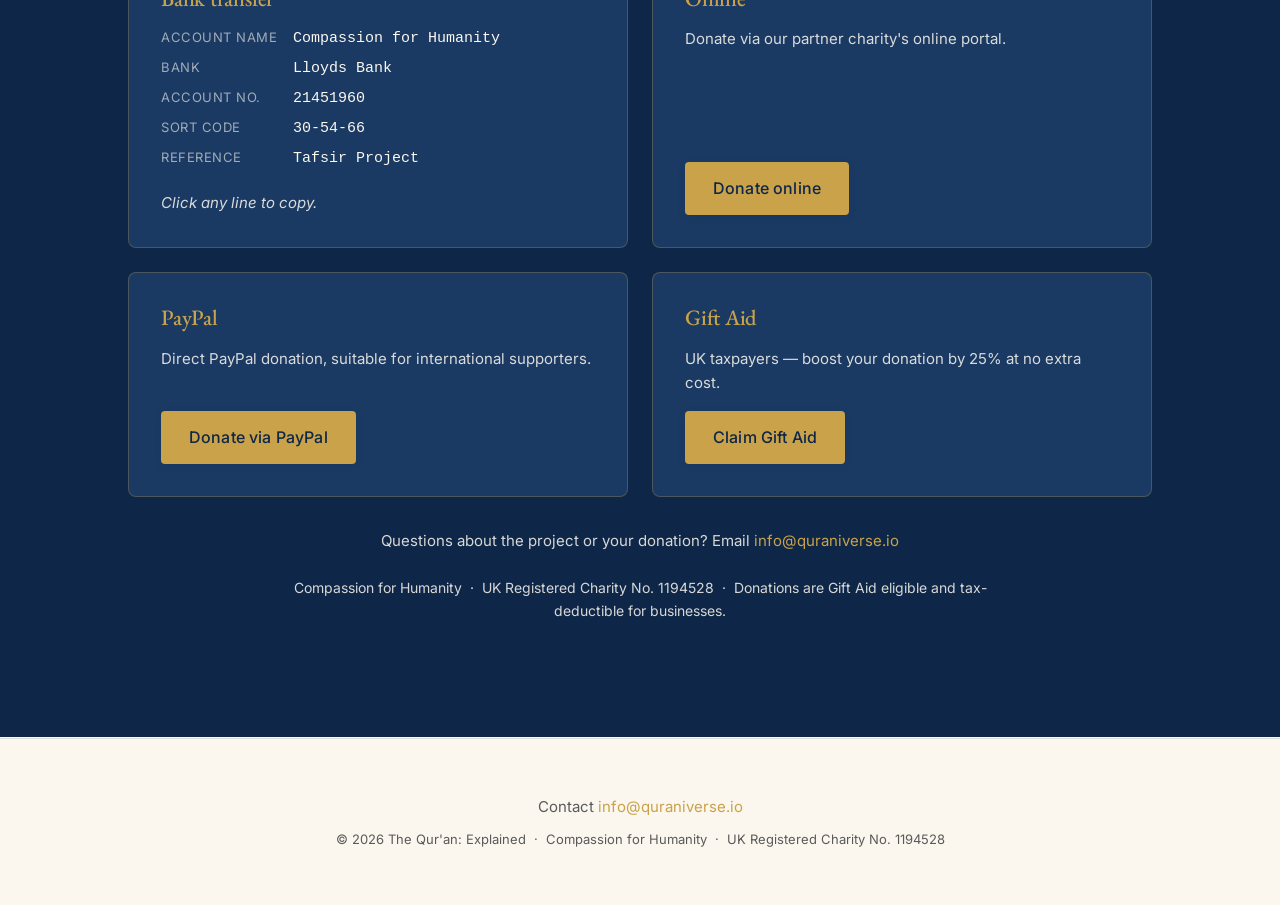
==== commit 192cd501: "feat(daily): ship /daily in deploy + link it from the Phase 2 card Co-Authored-By: Claude Opus 4.8 (" ====
--- a/index.html
+++ b/index.html
@@ -217,6 +217,7 @@
         </div>
         <h3>Phase 2 — Daily Qur'an Challenge</h3>
         <p>A guided daily micro-learning experience: each day's page in Arabic recitation paired with English audio translation, plus short audio explanatory notes.</p>
+        <p class="phase__preview"><a href="/daily" class="inline-link">Try the preview →</a></p>
       </article>
       <article class="card phase phase--planned">
         <span class="phase__tag">Planned</span>
--- a/styles.css
+++ b/styles.css
@@ -220,6 +220,7 @@
 .phase--current p { color: rgba(251, 247, 238, 0.85); }
 .phase--current .card__icon { color: var(--navy); background: var(--brass); }
 .phase--planned .card__icon { color: var(--muted); background: rgba(14, 39, 72, 0.05); }
+.phase__preview { margin-top: 14px; font-weight: 500; }
 
 /* --- Sample spread (§4) --- */
 .sample-spread {
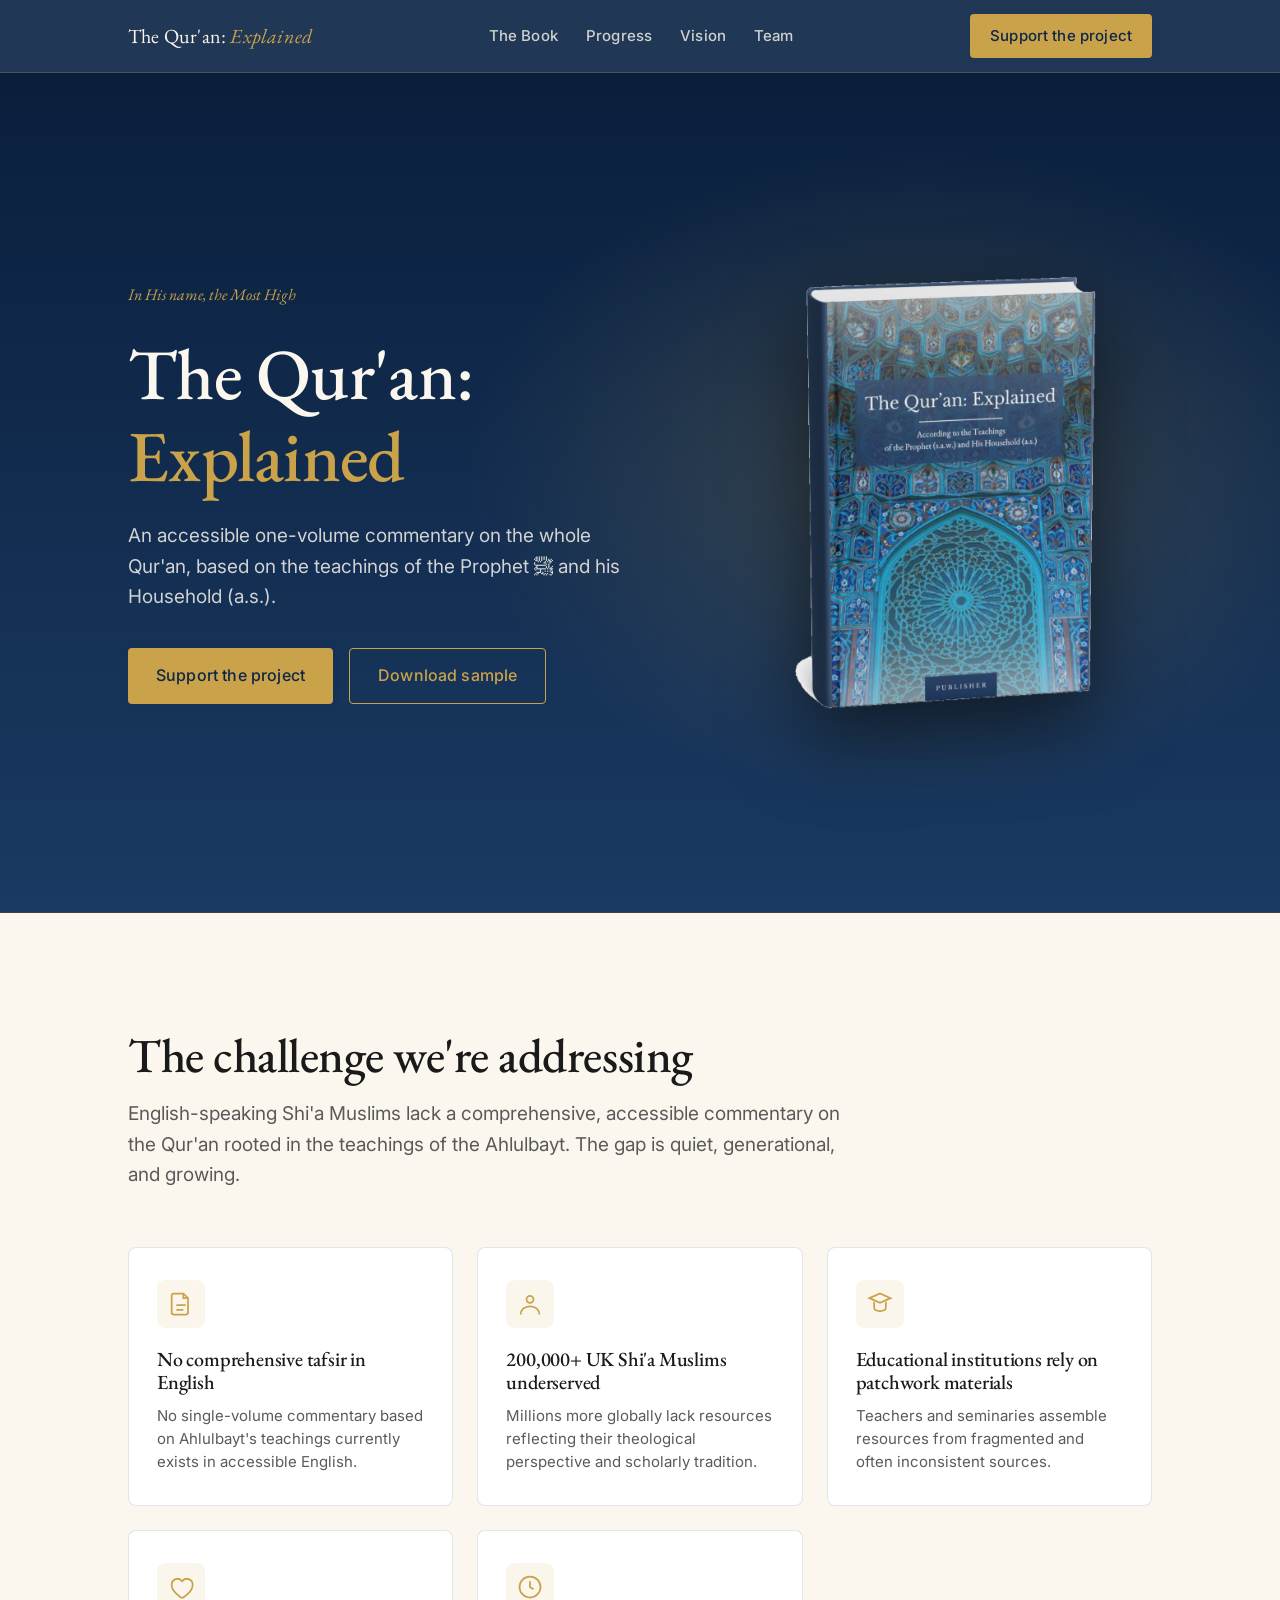
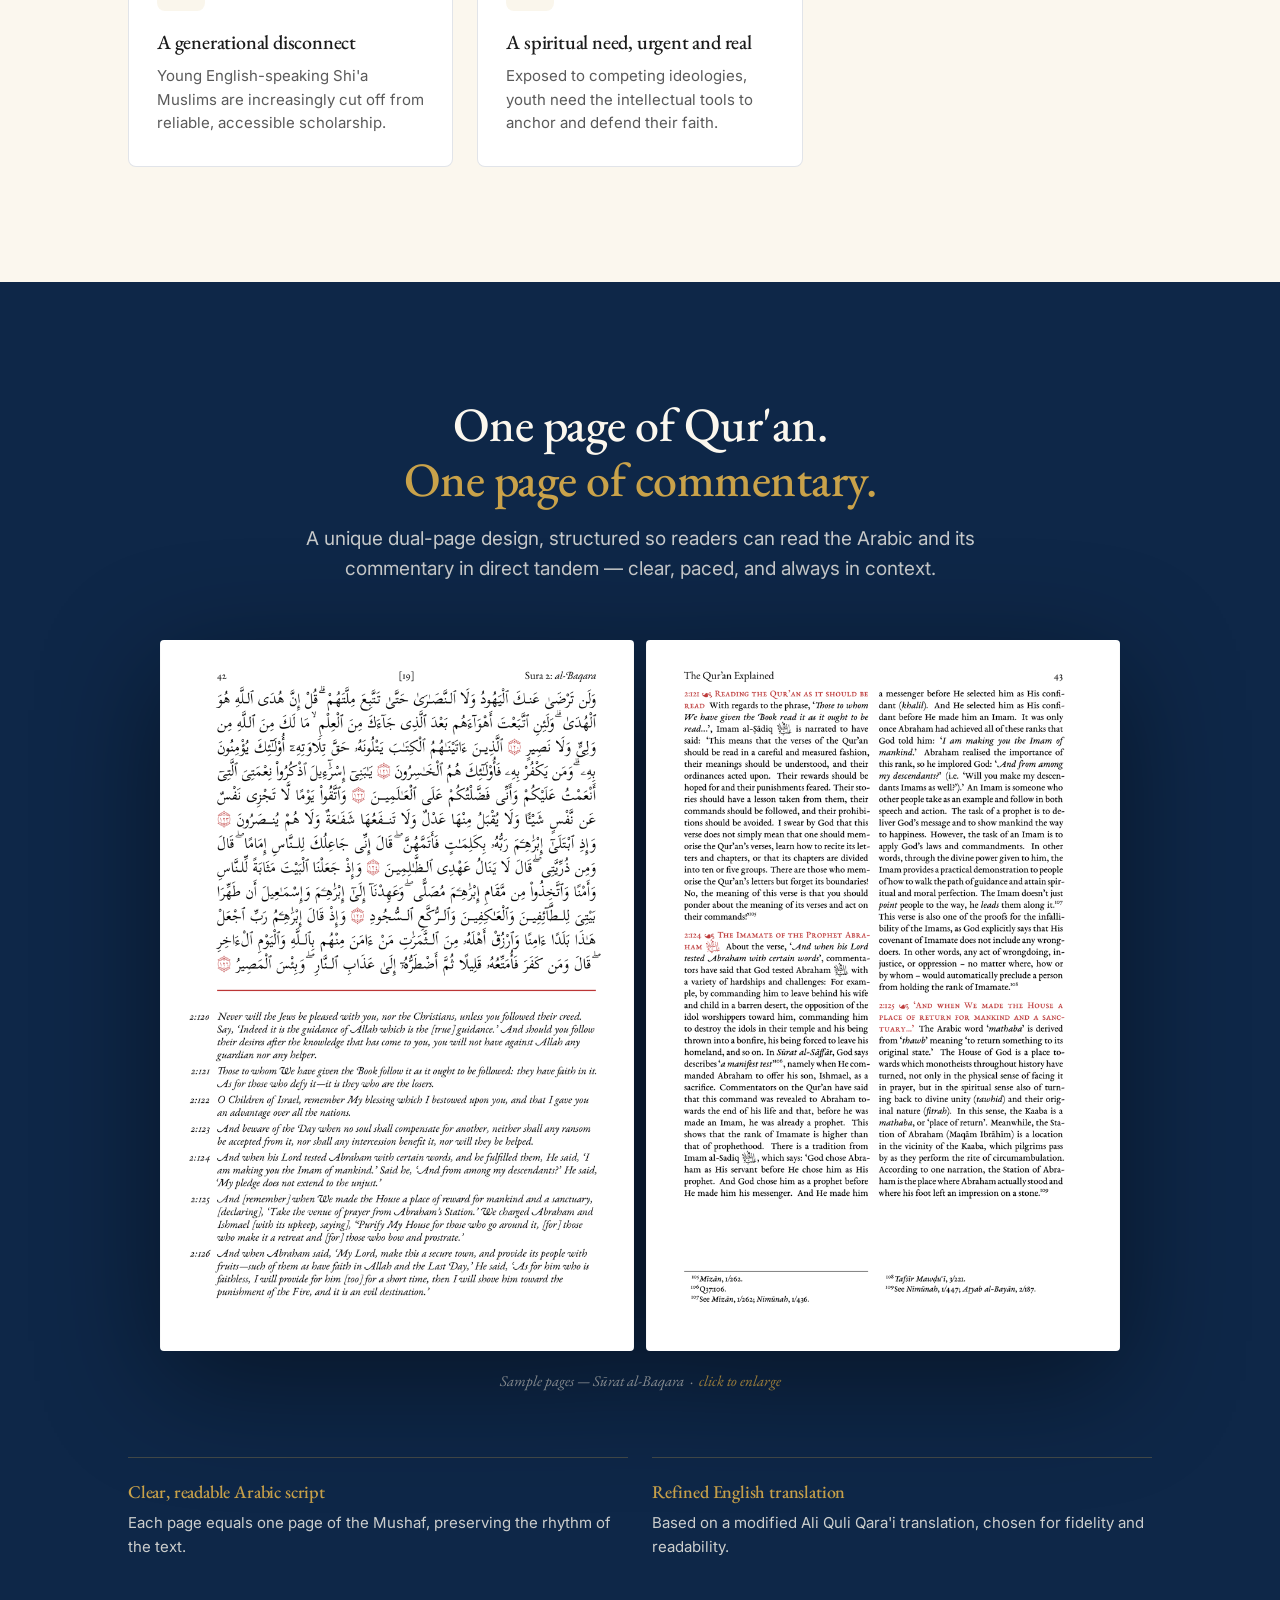
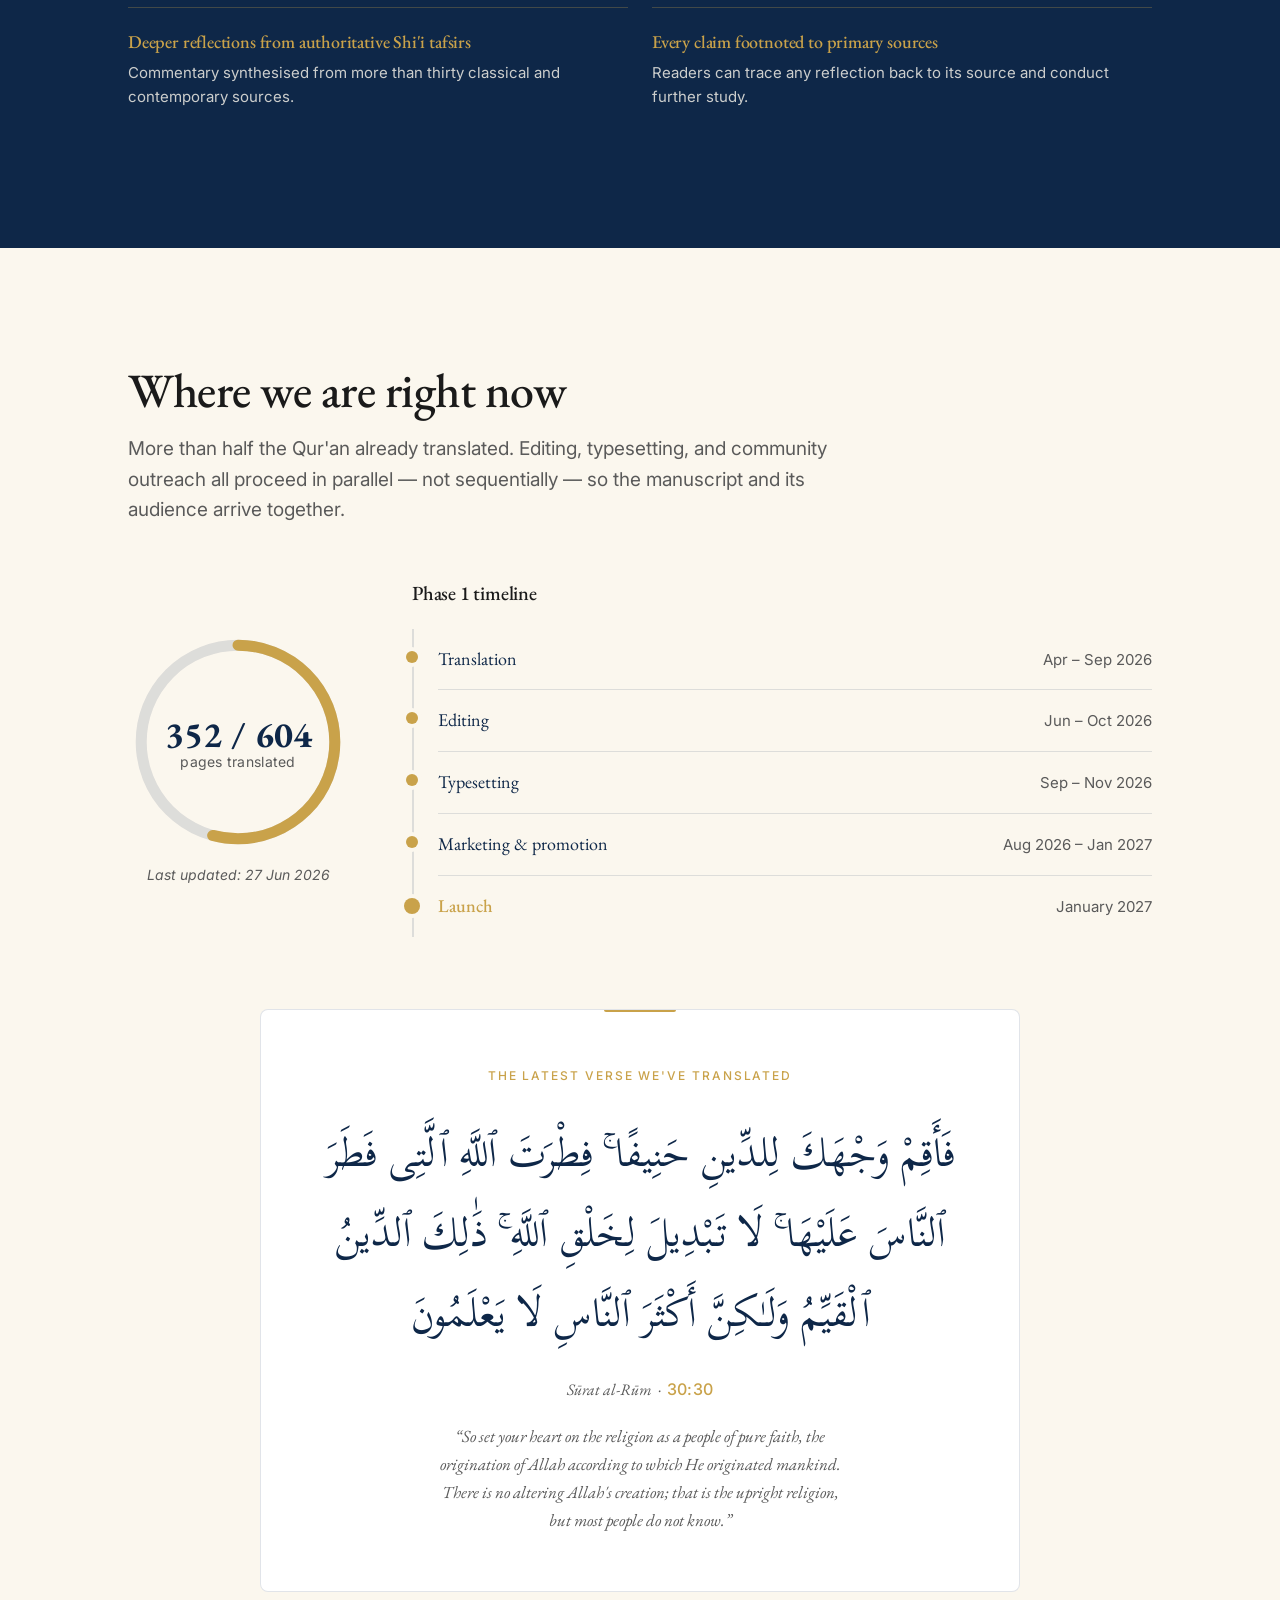
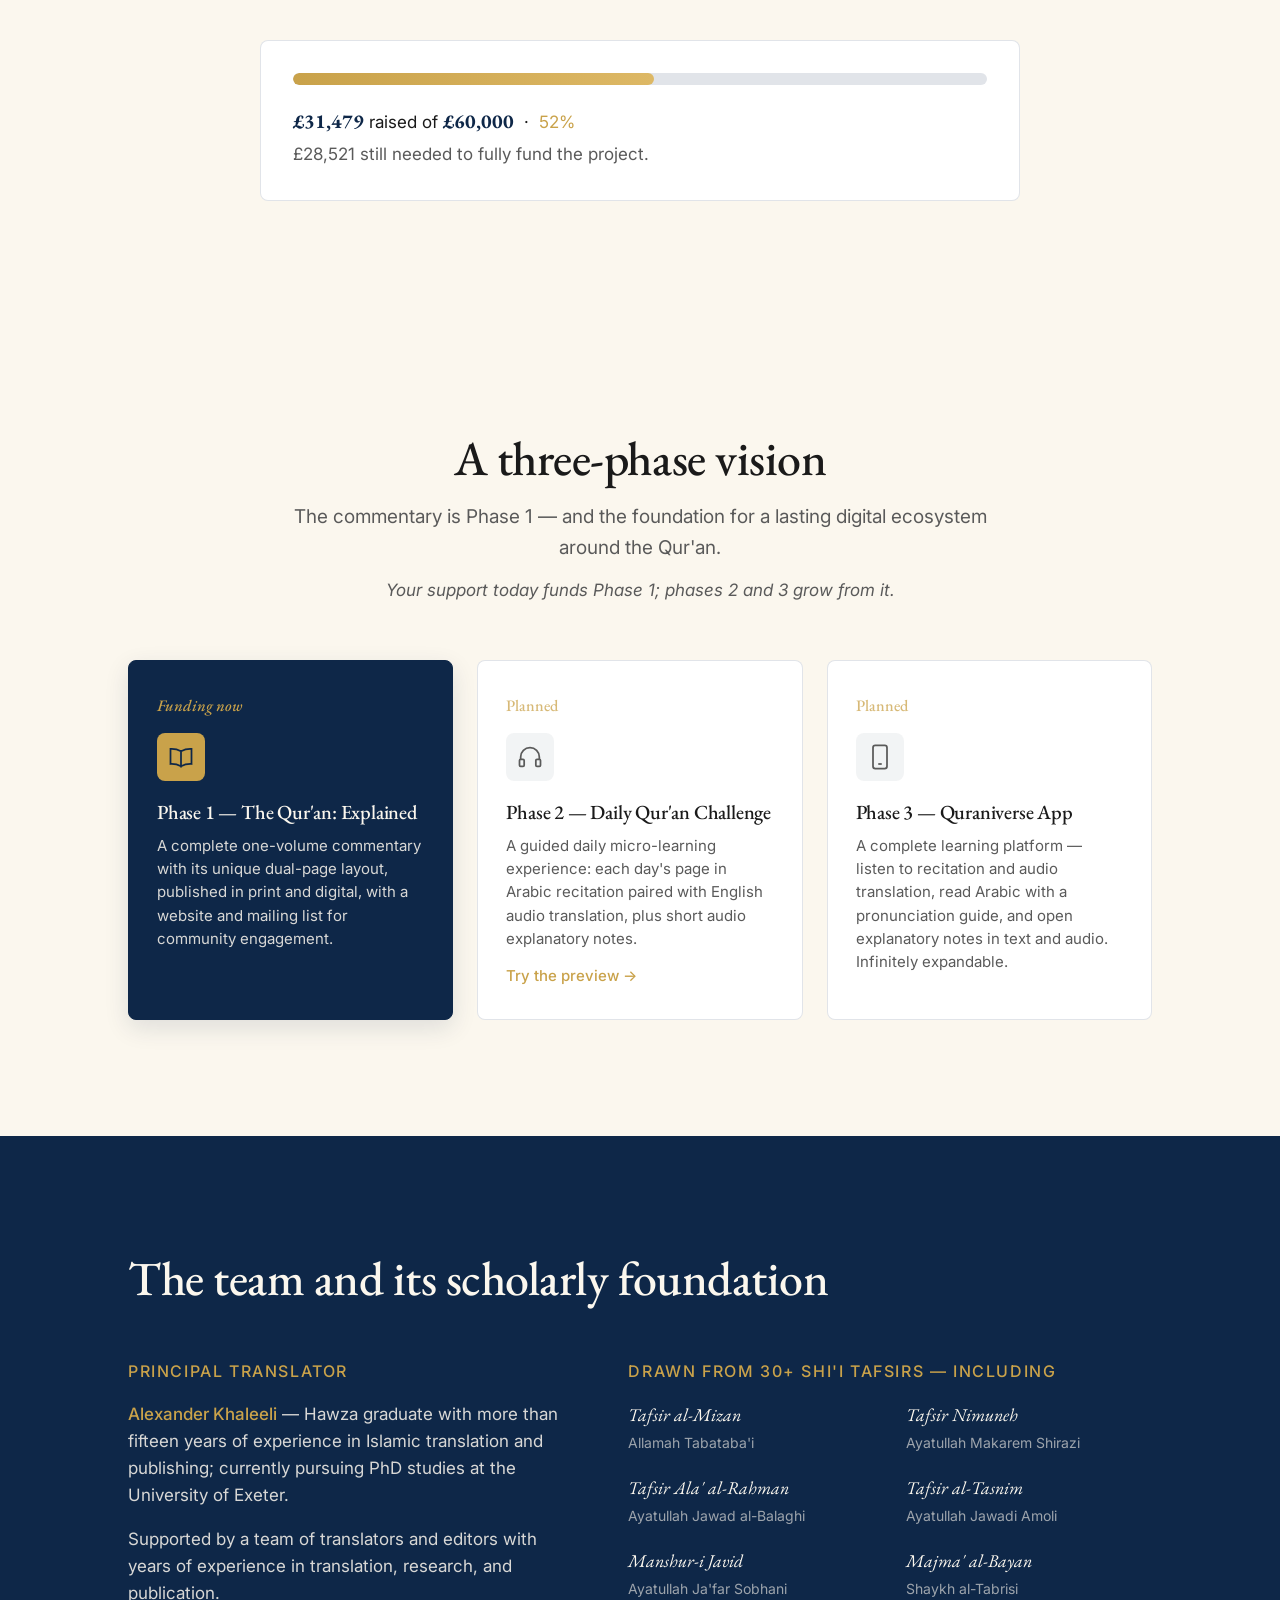
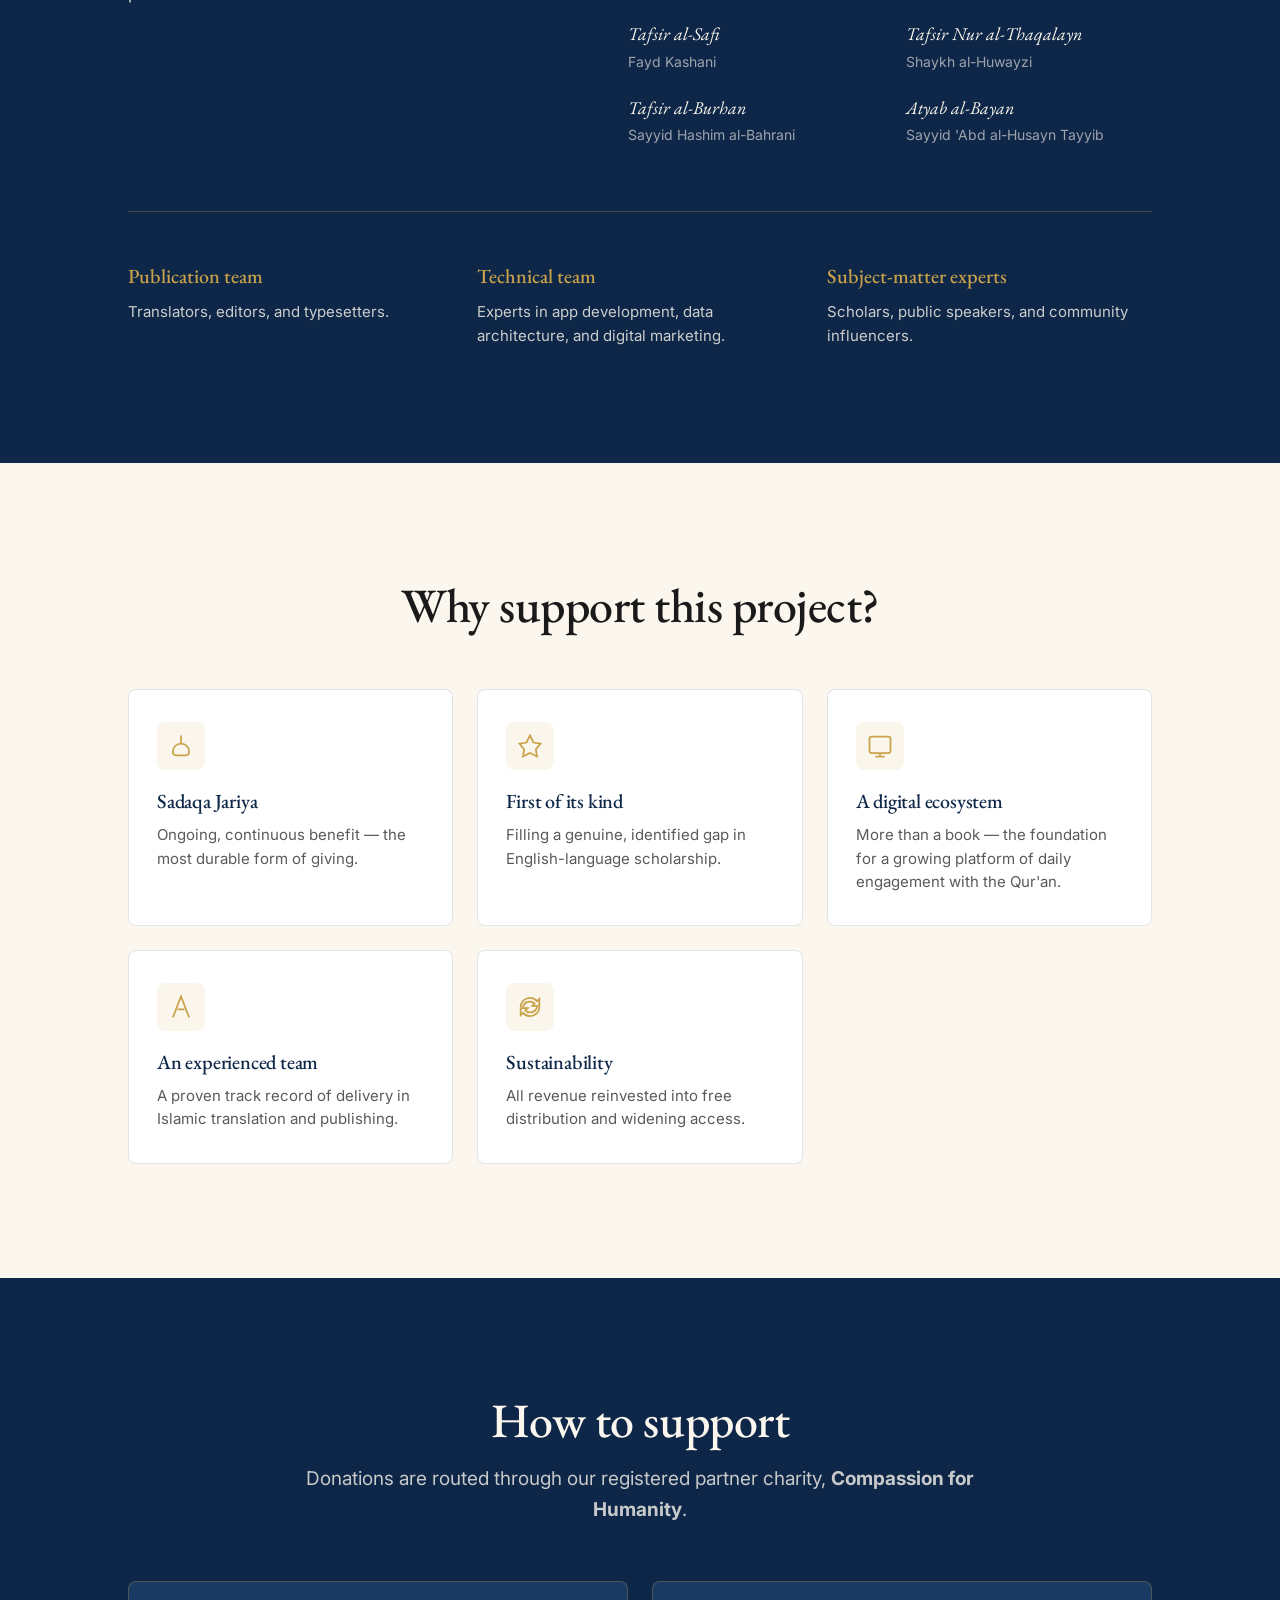
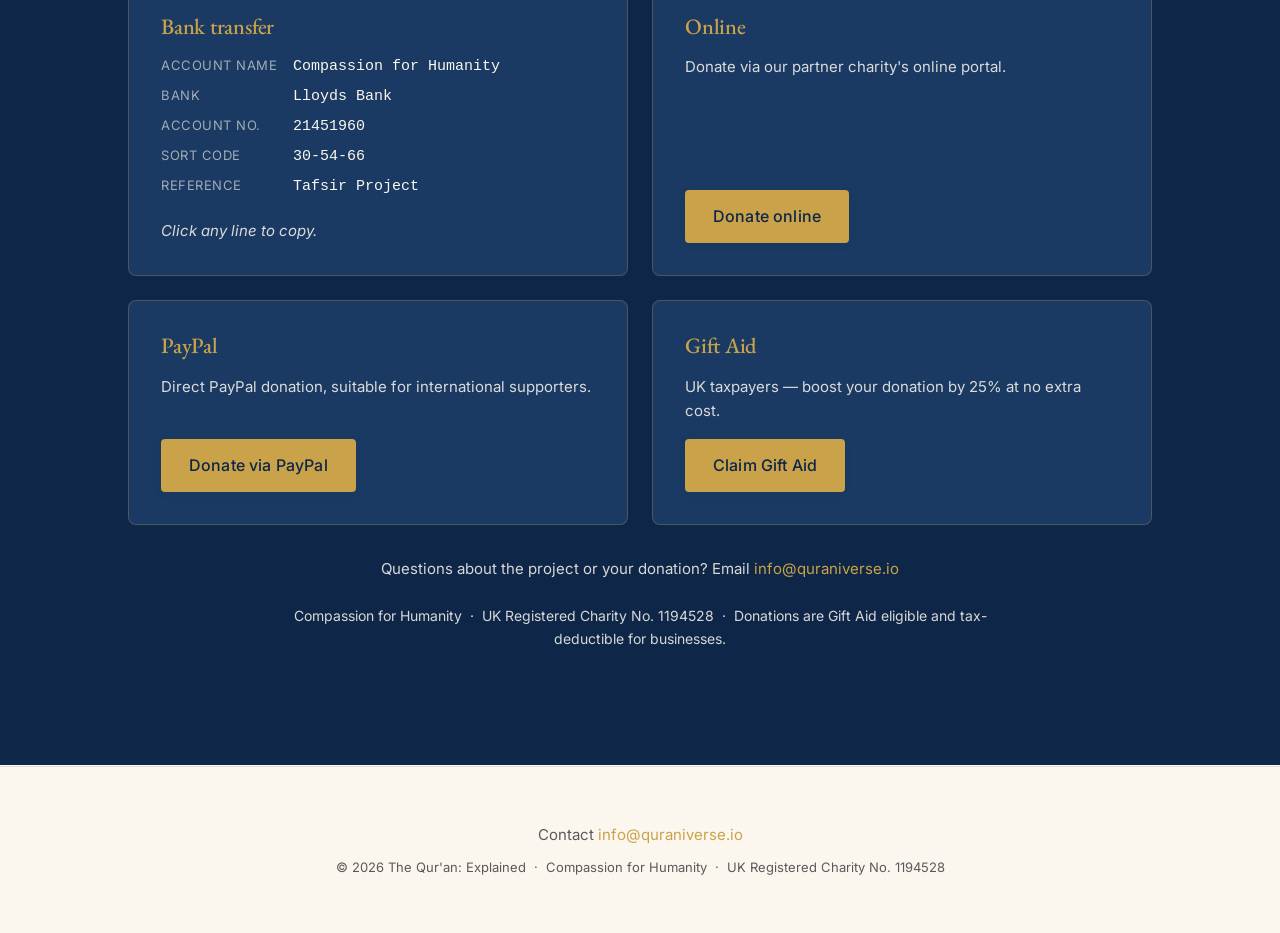
==== commit 968b6476: "chore: refresh stats after Part 12 — 352/604 pages, latest verse 30:30 Latest-verse card updated to " ====
--- a/index.html
+++ b/index.html
@@ -162,11 +162,11 @@
                     transform="rotate(-90 100 100)"/>
           </svg>
           <div class="progress__ring-text">
-            <strong>327 / 604</strong>
+            <strong>352 / 604</strong>
             <span>pages translated</span>
           </div>
         </div>
-        <p class="progress__updated"><em>Last updated: 20 May 2026</em></p>
+        <p class="progress__updated"><em>Last updated: 27 Jun 2026</em></p>
       </div>
       <div class="timeline">
         <h3 class="timeline__title">Phase 1 timeline</h3>
@@ -181,9 +181,9 @@
     </div>
     <aside class="latest-verse">
       <p class="latest-verse__label">The latest verse we've translated</p>
-      <p class="latest-verse__arabic" lang="ar" dir="rtl">أَمَّن يُجِيبُ ٱلْمُضْطَرَّ إِذَا دَعَاهُ وَيَكْشِفُ ٱلسُّوٓءَ وَيَجْعَلُكُمْ خُلَفَآءَ ٱلْأَرْضِ ۗ أَءِلَٰهٌۭ مَّعَ ٱللَّهِ ۚ قَلِيلًۭا مَّا تَذَكَّرُونَ</p>
-      <p class="latest-verse__ref">Sūrat al-Naml &nbsp;·&nbsp; <strong>27:62</strong></p>
-      <p class="latest-verse__english">&ldquo;Is He who answers the call of the distressed when he invokes Him and removes his distress, and makes you the earth's successors&hellip;? Is there a god besides Allah? Little is the admonition that you take.&rdquo;</p>
+      <p class="latest-verse__arabic" lang="ar" dir="rtl">فَأَقِمْ وَجْهَكَ لِلدِّينِ حَنِيفًا ۚ فِطْرَتَ ٱللَّهِ ٱلَّتِى فَطَرَ ٱلنَّاسَ عَلَيْهَا ۚ لَا تَبْدِيلَ لِخَلْقِ ٱللَّهِ ۚ ذَٰلِكَ ٱلدِّينُ ٱلْقَيِّمُ وَلَـٰكِنَّ أَكْثَرَ ٱلنَّاسِ لَا يَعْلَمُونَ</p>
+      <p class="latest-verse__ref">Sūrat al-Rūm &nbsp;·&nbsp; <strong>30:30</strong></p>
+      <p class="latest-verse__english">&ldquo;So set your heart on the religion as a people of pure faith, the origination of Allah according to which He originated mankind. There is no altering Allah's creation; that is the upright religion, but most people do not know.&rdquo;</p>
     </aside>
     <div class="funds">
       <div class="funds__bar" aria-hidden="true"><div class="funds__fill" style="width:52%"></div></div>
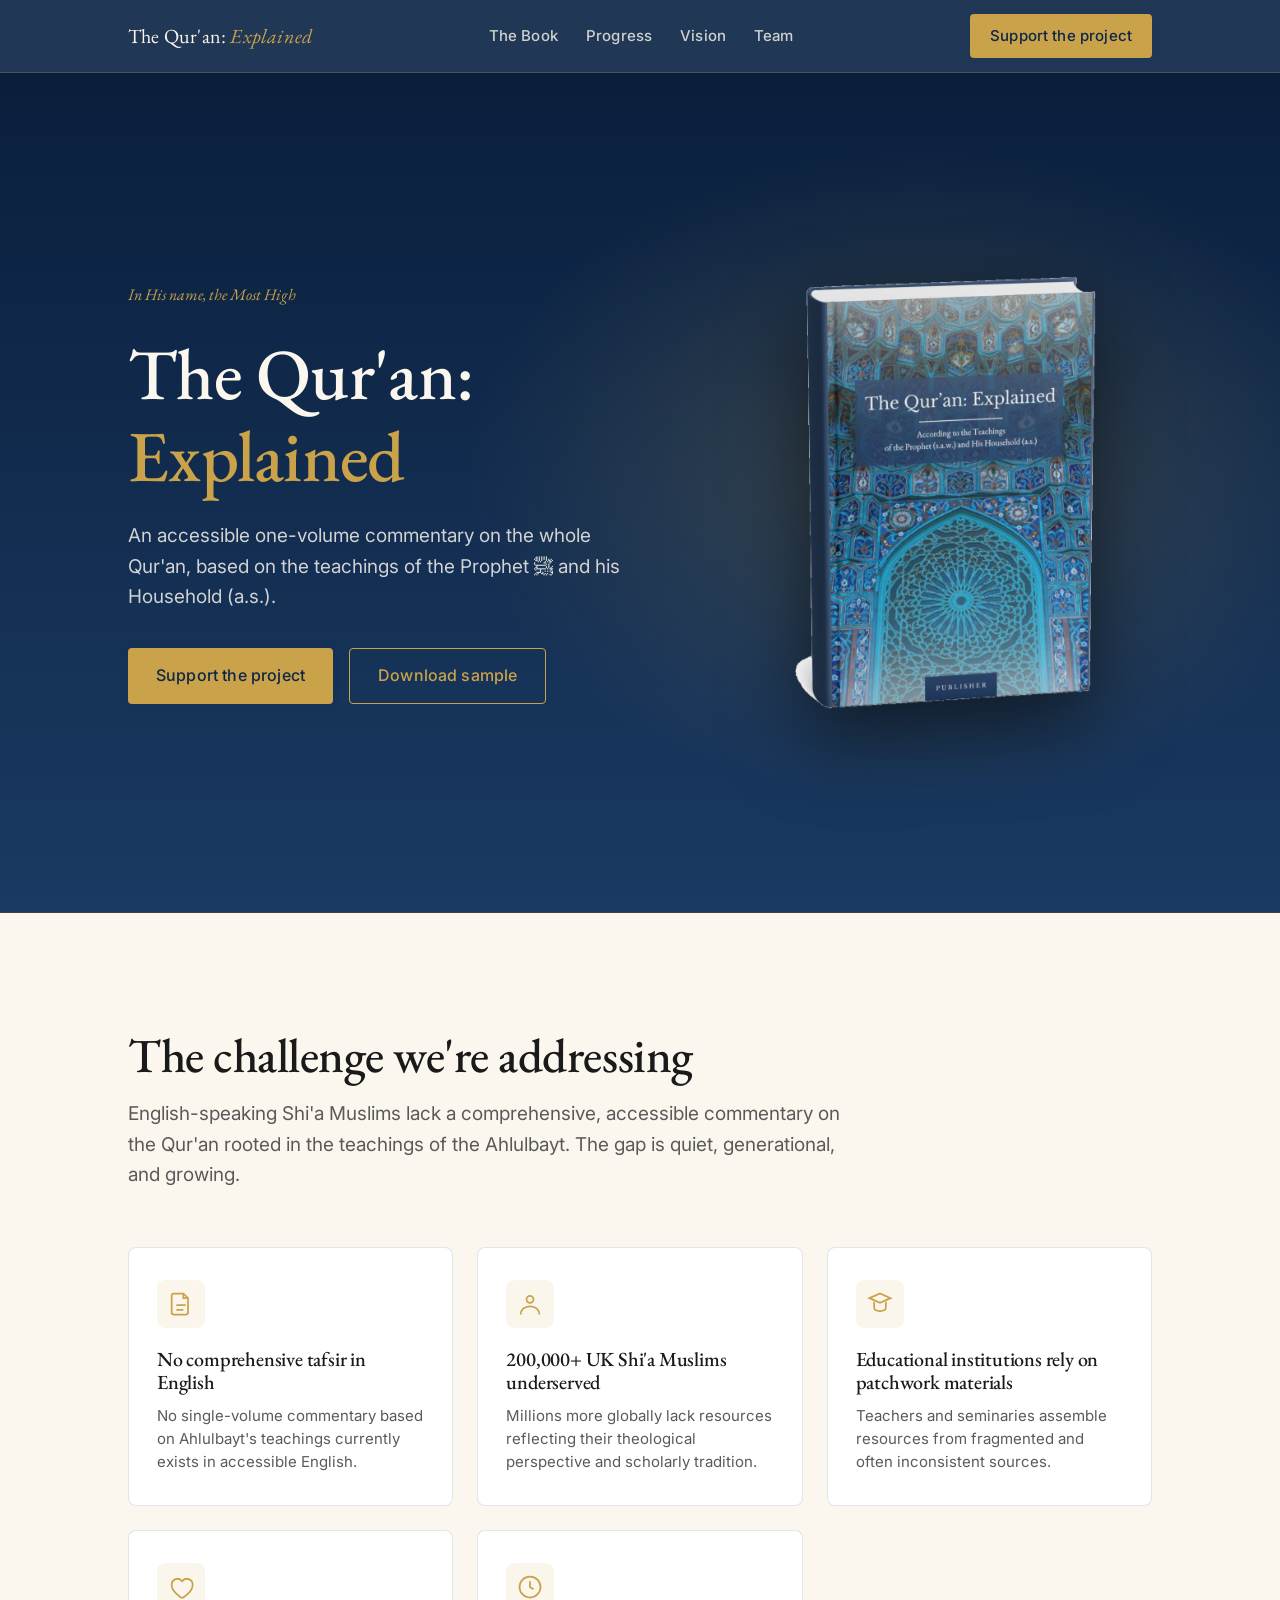
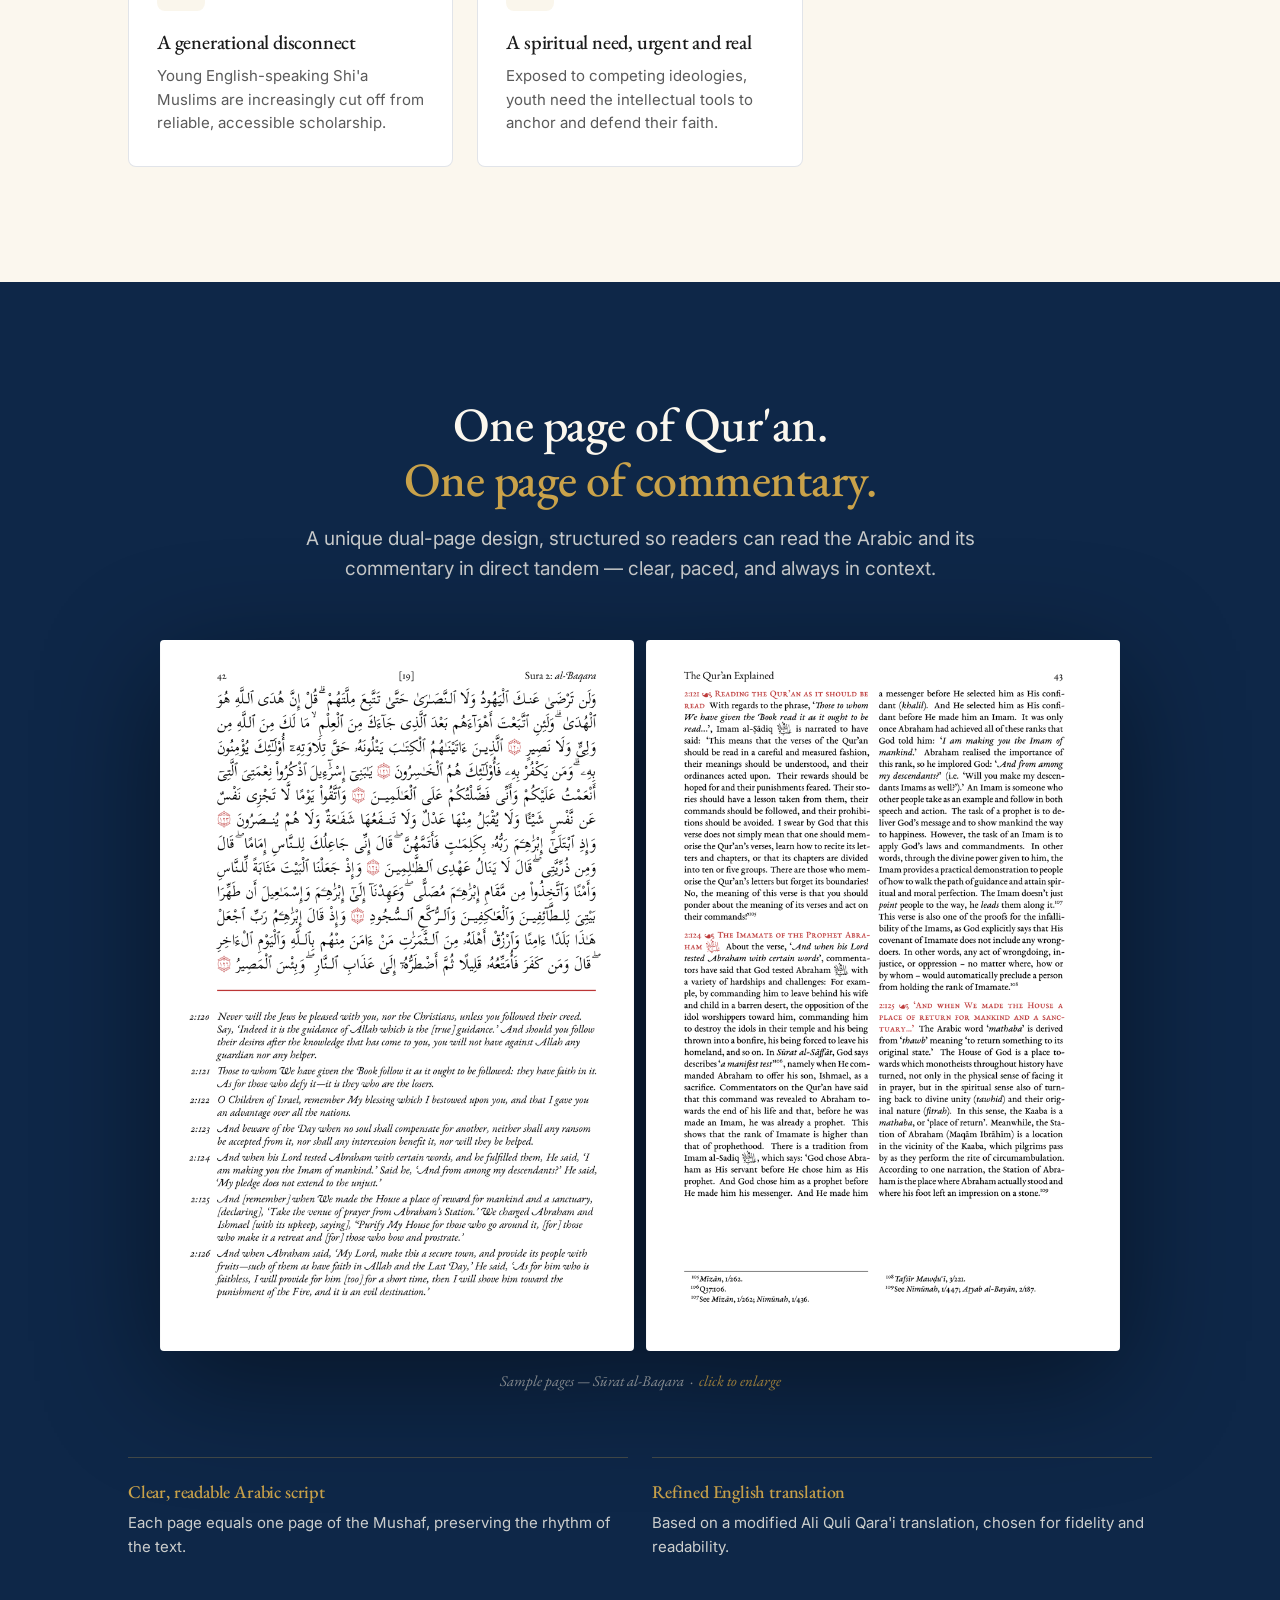
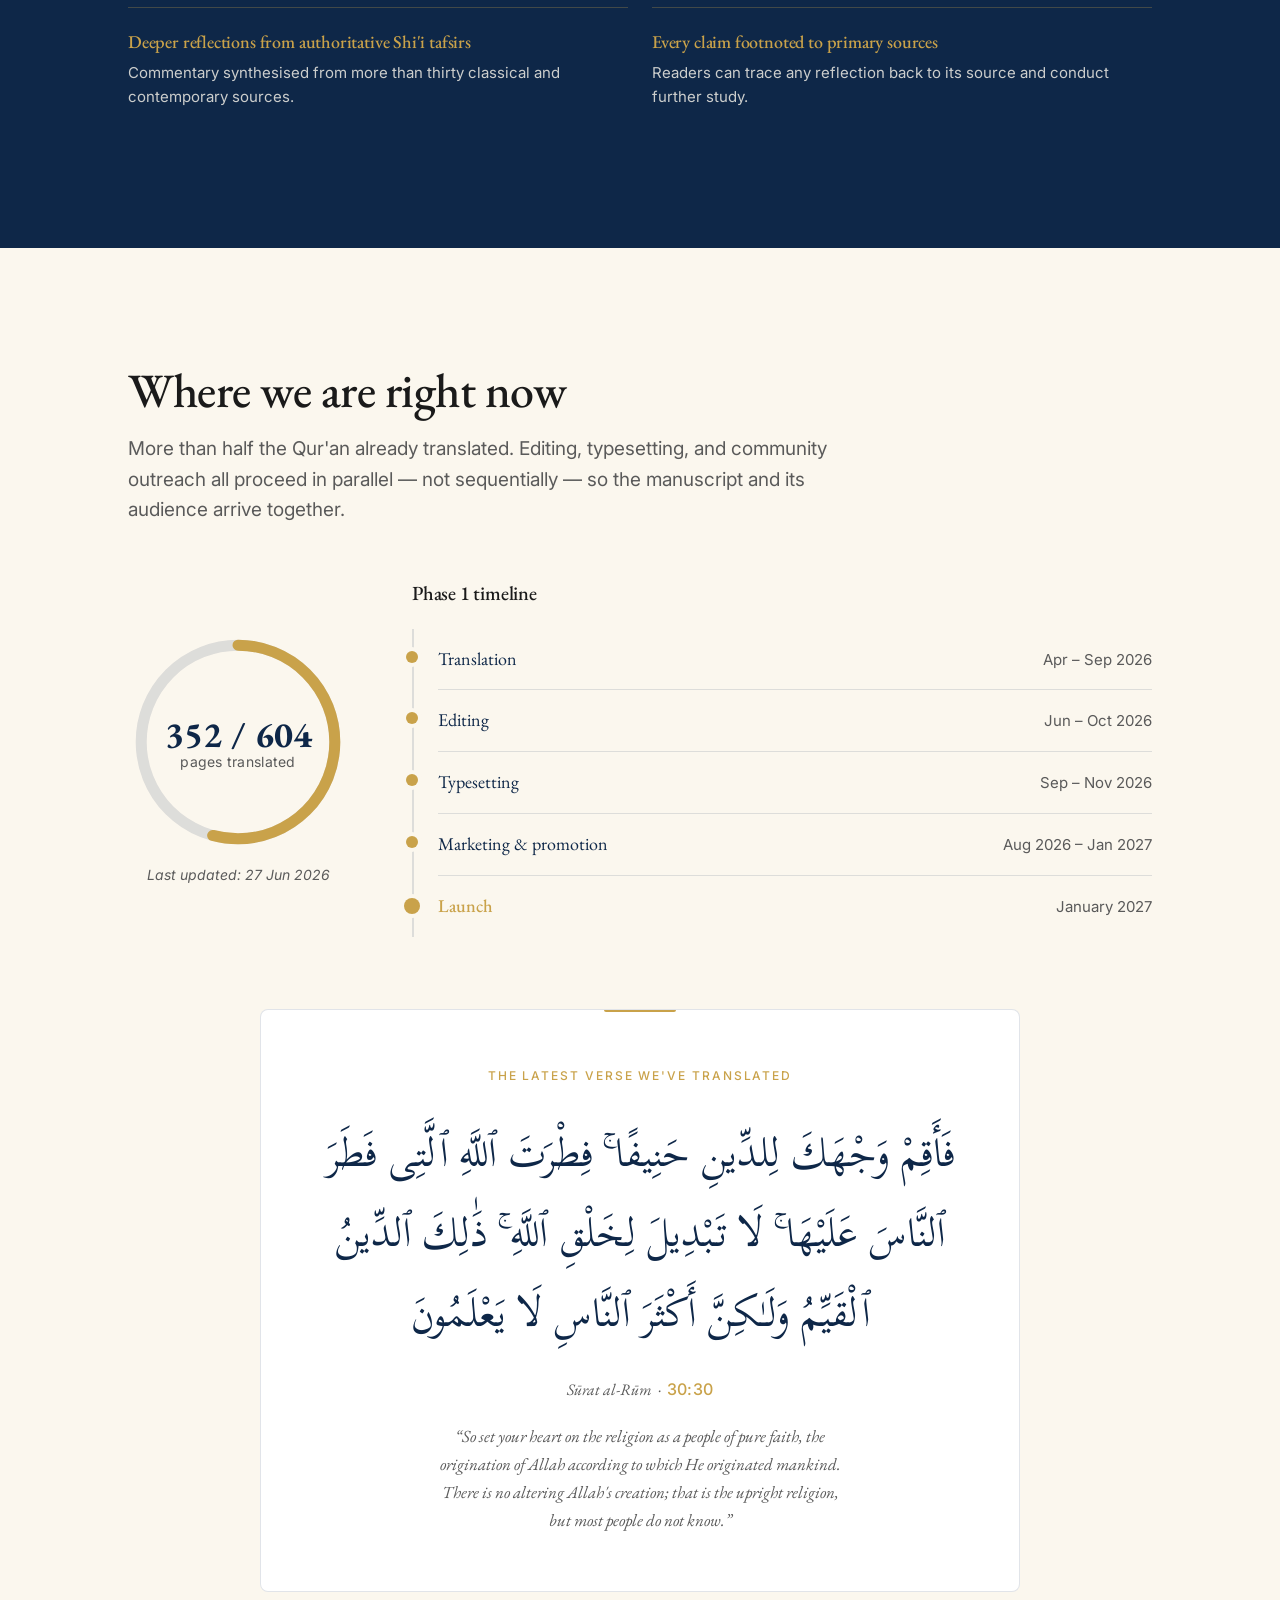
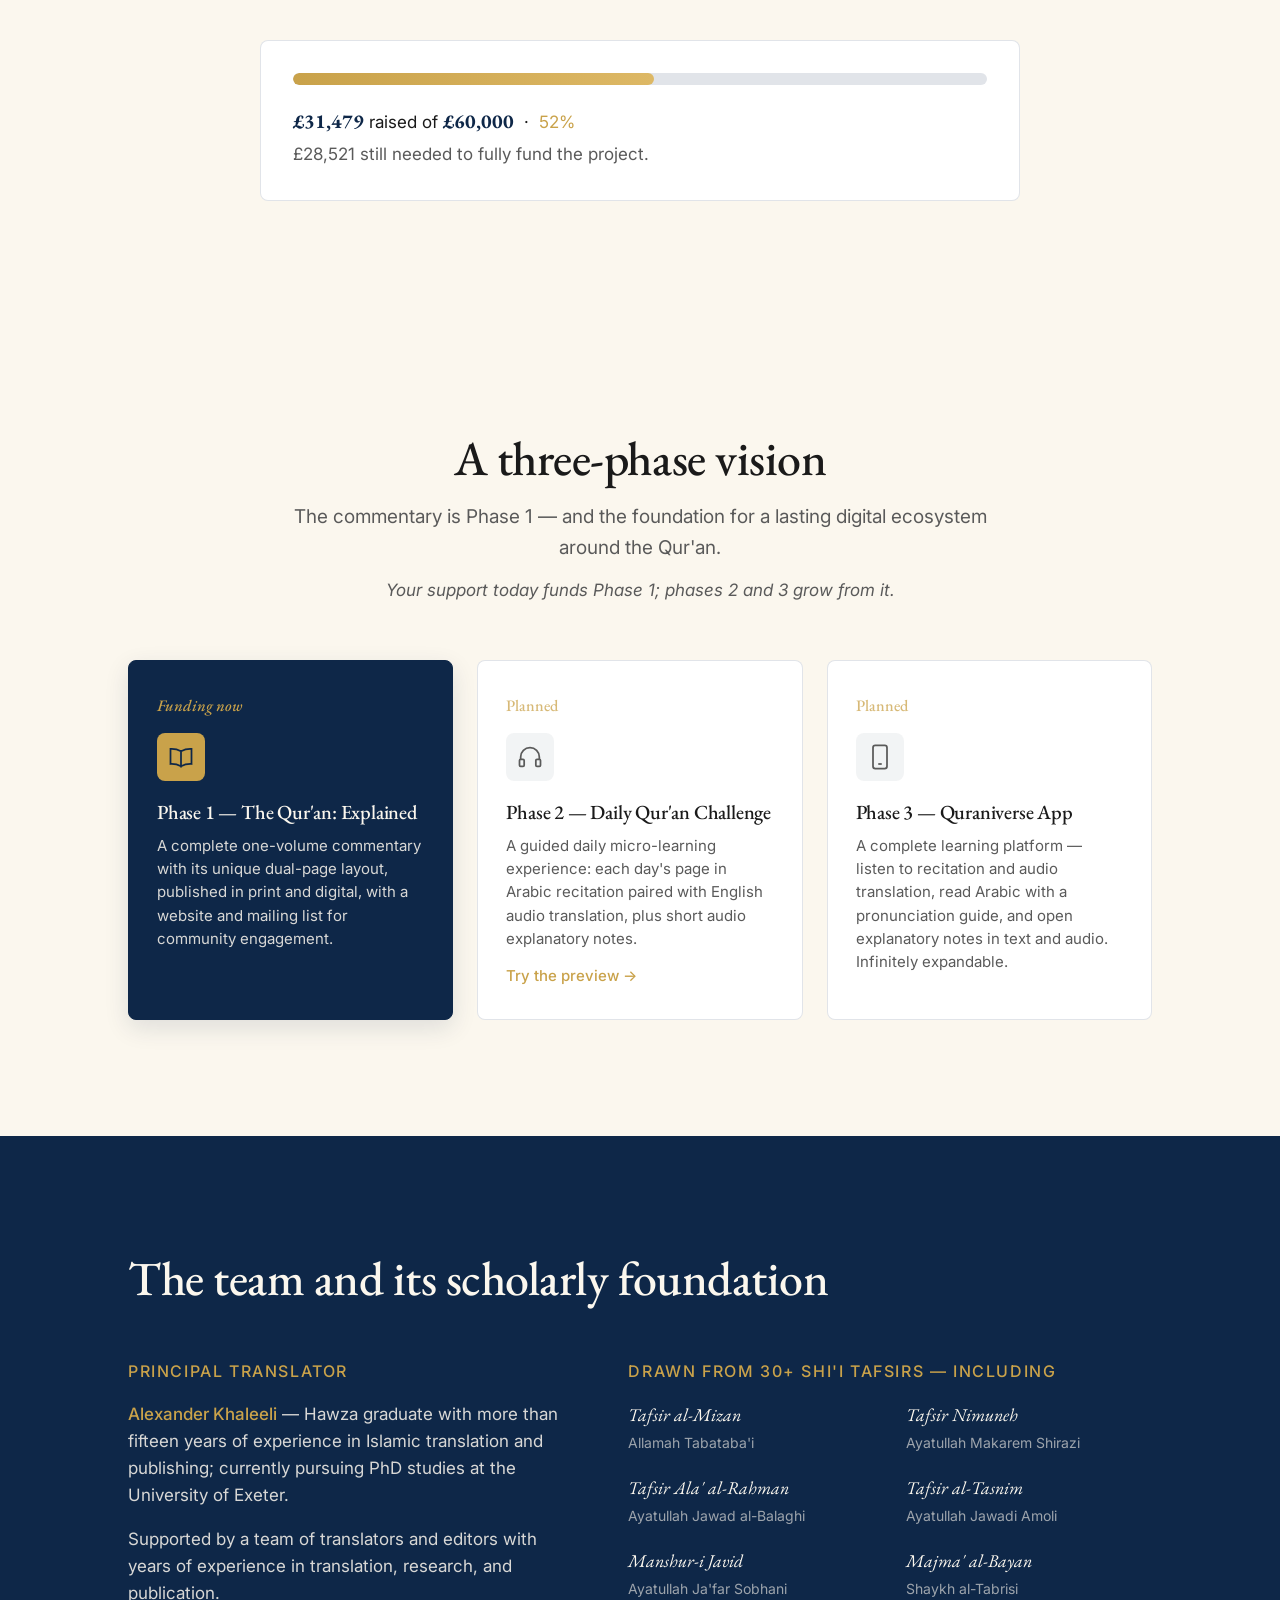
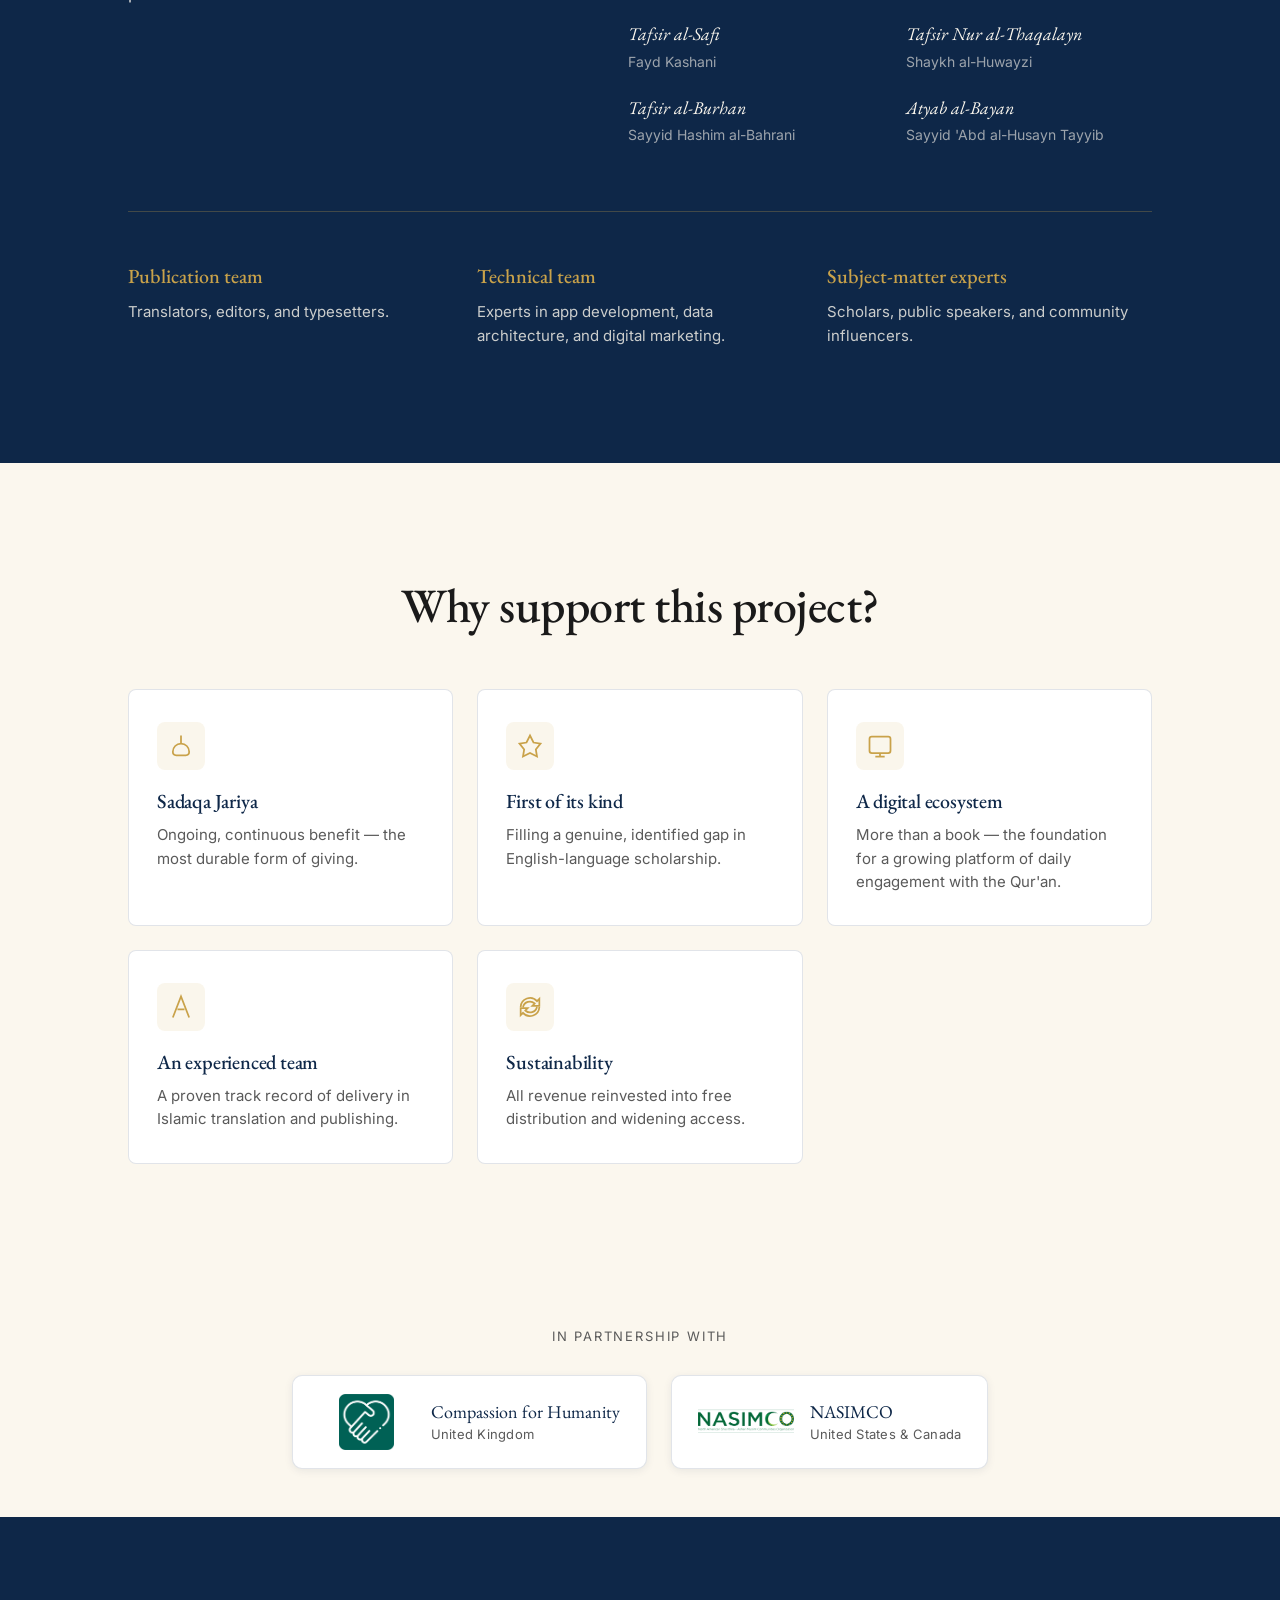
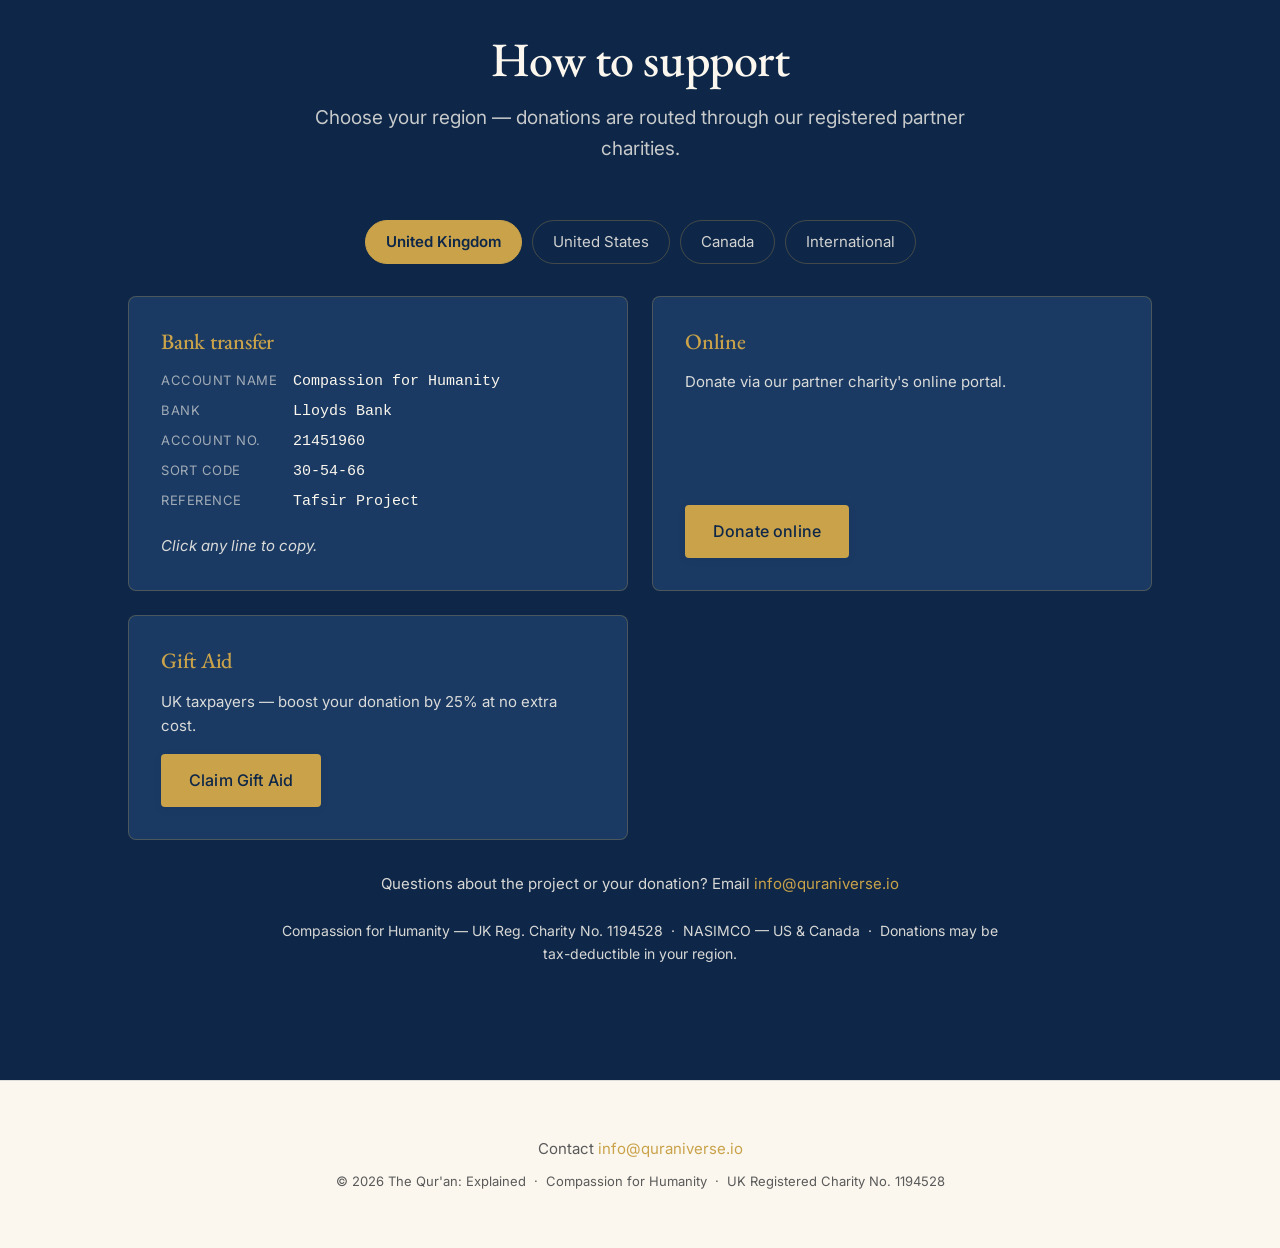
==== commit ec81549c: "Add partner charities strip + regional How-to-Support (UK/US/CA/Intl) - Partners strip: Compassion f" ====
--- a/index.html
+++ b/index.html
@@ -308,42 +308,118 @@
   </div>
 </section>
 
+<section class="section partners" id="partners-strip">
+  <div class="container">
+    <p class="partners__eyebrow">In partnership with</p>
+    <div class="partners__row">
+      <div class="partner">
+        <div class="partner__logo"><img src="assets/partners/cfh.png" alt="Compassion for Humanity logo" loading="lazy"></div>
+        <div class="partner__name">Compassion for Humanity <span>United Kingdom</span></div>
+      </div>
+      <div class="partner">
+        <div class="partner__logo"><img src="assets/partners/nasimco.png" alt="NASIMCO logo" loading="lazy"></div>
+        <div class="partner__name">NASIMCO <span>United States &amp; Canada</span></div>
+      </div>
+    </div>
+  </div>
+</section>
+
 <section class="section section--navy support" id="support">
   <div class="container">
     <div class="section__head section__head--centered">
       <h2>How to support</h2>
-      <p class="lead">Donations are routed through our registered partner charity, <strong>Compassion for Humanity</strong>.</p>
-    </div>
-    <div class="support__grid">
-      <article class="donate-card">
-        <h3>Bank transfer</h3>
-        <dl class="bank">
-          <div><dt>Account name</dt><dd><button class="copy" data-copy="Compassion for Humanity">Compassion for Humanity</button></dd></div>
-          <div><dt>Bank</dt><dd><button class="copy" data-copy="Lloyds Bank">Lloyds Bank</button></dd></div>
-          <div><dt>Account no.</dt><dd><button class="copy" data-copy="21451960">21451960</button></dd></div>
-          <div><dt>Sort code</dt><dd><button class="copy" data-copy="30-54-66">30-54-66</button></dd></div>
-          <div><dt>Reference</dt><dd><button class="copy" data-copy="Tafsir Project">Tafsir Project</button></dd></div>
-        </dl>
-        <p class="donate-card__note"><em>Click any line to copy.</em></p>
-      </article>
-      <article class="donate-card">
-        <h3>Online</h3>
-        <p>Donate via our partner charity's online portal.</p>
-        <a href="https://sad.qa/Qurancommentary" class="btn btn--primary" target="_blank" rel="noopener">Donate online</a>
-      </article>
-      <article class="donate-card">
-        <h3>PayPal</h3>
-        <p>Direct PayPal donation, suitable for international supporters.</p>
-        <a href="https://www.paypal.com/donate/?hosted_button_id=RLCNCZCY9FR7C" class="btn btn--primary" target="_blank" rel="noopener">Donate via PayPal</a>
-      </article>
-      <article class="donate-card">
-        <h3>Gift Aid</h3>
-        <p>UK taxpayers — boost your donation by 25% at no extra cost.</p>
-        <a href="https://compassionforhumanity.org.uk/gift_aid" class="btn btn--primary" target="_blank" rel="noopener">Claim Gift Aid</a>
-      </article>
-    </div>
+      <p class="lead">Choose your region — donations are routed through our registered partner charities.</p>
+    </div>
+
+    <div class="region-tabs" id="regionTabs" role="tablist">
+      <button class="region-tab region-tab--active" data-region="uk" type="button">United Kingdom</button>
+      <button class="region-tab" data-region="us" type="button">United States</button>
+      <button class="region-tab" data-region="ca" type="button">Canada</button>
+      <button class="region-tab" data-region="intl" type="button">International</button>
+    </div>
+
+    <!-- United Kingdom -->
+    <div class="region-panel" data-region="uk">
+      <div class="support__grid">
+        <article class="donate-card">
+          <h3>Bank transfer</h3>
+          <dl class="bank">
+            <div><dt>Account name</dt><dd><button class="copy" data-copy="Compassion for Humanity">Compassion for Humanity</button></dd></div>
+            <div><dt>Bank</dt><dd><button class="copy" data-copy="Lloyds Bank">Lloyds Bank</button></dd></div>
+            <div><dt>Account no.</dt><dd><button class="copy" data-copy="21451960">21451960</button></dd></div>
+            <div><dt>Sort code</dt><dd><button class="copy" data-copy="30-54-66">30-54-66</button></dd></div>
+            <div><dt>Reference</dt><dd><button class="copy" data-copy="Tafsir Project">Tafsir Project</button></dd></div>
+          </dl>
+          <p class="donate-card__note"><em>Click any line to copy.</em></p>
+        </article>
+        <article class="donate-card">
+          <h3>Online</h3>
+          <p>Donate via our partner charity's online portal.</p>
+          <a href="https://sad.qa/Qurancommentary" class="btn btn--primary" target="_blank" rel="noopener">Donate online</a>
+        </article>
+        <article class="donate-card">
+          <h3>Gift Aid</h3>
+          <p>UK taxpayers — boost your donation by 25% at no extra cost.</p>
+          <a href="https://compassionforhumanity.org.uk/gift_aid" class="btn btn--primary" target="_blank" rel="noopener">Claim Gift Aid</a>
+        </article>
+      </div>
+    </div>
+
+    <!-- United States — DRAFT NASIMCO/Fidelity details, PENDING CONFIRMATION -->
+    <div class="region-panel is-hidden" data-region="us">
+      <div class="support__grid support__grid--2">
+        <article class="donate-card">
+          <h3>Via NASIMCO (Fidelity Charitable)</h3>
+          <p>US supporters can make a tax-deductible donation through our partner <strong>NASIMCO</strong> using their Fidelity Charitable account.</p>
+          <dl class="bank">
+            <div><dt>Recipient</dt><dd><button class="copy" data-copy="NASIMCO">NASIMCO</button></dd></div>
+            <div><dt>Tax ID (EIN)</dt><dd><button class="copy" data-copy="20-1696247">20-1696247</button></dd></div>
+            <div><dt>Fidelity grant no.</dt><dd><button class="copy" data-copy="25948076">25948076</button></dd></div>
+          </dl>
+          <p class="donate-card__note"><em>Details to be confirmed.</em></p>
+        </article>
+        <article class="donate-card donate-card--accent">
+          <h3>Please tell us</h3>
+          <p>After donating via NASIMCO, <strong>email us</strong> so we can attribute your gift to The Qur'an: Explained.</p>
+          <a href="mailto:info@quraniverse.io?subject=NASIMCO%20donation%20%E2%80%94%20The%20Qur'an:%20Explained" class="btn btn--primary">Email us your donation</a>
+        </article>
+      </div>
+    </div>
+
+    <!-- Canada — NASIMCO Canada details PENDING -->
+    <div class="region-panel is-hidden" data-region="ca">
+      <div class="support__grid support__grid--2">
+        <article class="donate-card">
+          <h3>Via NASIMCO Canada</h3>
+          <p>Canadian supporters can make a tax-deductible donation through our partner <strong>NASIMCO</strong> in Canada.</p>
+          <p class="donate-card__note"><em>Donation details to be confirmed.</em></p>
+        </article>
+        <article class="donate-card donate-card--accent">
+          <h3>Please tell us</h3>
+          <p>After donating via NASIMCO, <strong>email us</strong> so we can attribute your gift to The Qur'an: Explained.</p>
+          <a href="mailto:info@quraniverse.io?subject=NASIMCO%20Canada%20donation%20%E2%80%94%20The%20Qur'an:%20Explained" class="btn btn--primary">Email us your donation</a>
+        </article>
+      </div>
+    </div>
+
+    <!-- International -->
+    <div class="region-panel is-hidden" data-region="intl">
+      <div class="support__grid support__grid--2">
+        <article class="donate-card">
+          <h3>PayPal</h3>
+          <p>Direct PayPal donation, suitable for supporters worldwide.</p>
+          <a href="https://www.paypal.com/donate/?hosted_button_id=RLCNCZCY9FR7C" class="btn btn--primary" target="_blank" rel="noopener">Donate via PayPal</a>
+        </article>
+        <article class="donate-card">
+          <h3>Online</h3>
+          <p>Donate via our partner charity's online portal.</p>
+          <a href="https://sad.qa/Qurancommentary" class="btn btn--primary" target="_blank" rel="noopener">Donate online</a>
+        </article>
+      </div>
+    </div>
+
     <p class="support__contact">Questions about the project or your donation? Email <a href="mailto:info@quraniverse.io" class="inline-link">info@quraniverse.io</a></p>
-    <p class="support__footnote">Compassion for Humanity &nbsp;·&nbsp; UK Registered Charity No.&nbsp;1194528 &nbsp;·&nbsp; Donations are Gift Aid eligible and tax-deductible for businesses.</p>
+    <p class="support__footnote">Compassion for Humanity — UK Reg. Charity No.&nbsp;1194528 &nbsp;·&nbsp; NASIMCO — US &amp; Canada &nbsp;·&nbsp; Donations may be tax-deductible in your region.</p>
   </div>
 </section>
   </main>
--- a/styles.css
+++ b/styles.css
@@ -505,6 +505,58 @@
   color: rgba(251, 247, 238, 0.82); margin: 28px auto 0;
 }
 
+.support__grid--2 { grid-template-columns: repeat(2, 1fr); max-width: 820px; margin-inline: auto; }
+@media (max-width: 760px) { .support__grid--2 { grid-template-columns: 1fr; } }
+.donate-card--accent { background: rgba(201, 162, 74, 0.12); border-color: rgba(201, 162, 74, 0.5); }
+.donate-card--accent h3 { color: var(--brass); }
+
+/* --- Region tabs --- */
+.region-tabs {
+  display: flex; flex-wrap: wrap; justify-content: center; gap: 10px;
+  margin: 0 auto 32px; max-width: 640px;
+}
+.region-tab {
+  padding: 9px 20px; border-radius: 999px;
+  border: 1px solid var(--border-on-navy); background: transparent;
+  color: rgba(251, 247, 238, 0.82); font: inherit; font-size: 0.9375rem;
+  cursor: pointer; transition: background 180ms ease, color 180ms ease, border-color 180ms ease;
+}
+.region-tab:hover { border-color: var(--brass); color: var(--cream); }
+.region-tab--active { background: var(--brass); color: var(--navy); border-color: var(--brass); font-weight: 600; }
+.region-panel.is-hidden { display: none; }
+
+/* --- Partner charities strip --- */
+.partners { background: var(--cream); padding-block: 48px; }
+.partners__eyebrow {
+  text-align: center; font-size: 0.8125rem; letter-spacing: 0.14em;
+  text-transform: uppercase; color: var(--muted); margin-bottom: 28px;
+}
+.partners__row {
+  display: flex; flex-wrap: wrap; justify-content: center; align-items: stretch;
+  gap: 24px;
+}
+.partner {
+  display: flex; align-items: center; gap: 16px;
+  background: #fff; border: 1px solid var(--border); border-radius: 10px;
+  padding: 18px 26px; box-shadow: var(--shadow-sm);
+}
+.partner__logo {
+  flex: none; width: 96px; height: 56px;
+  display: flex; align-items: center; justify-content: center;
+}
+.partner__logo img { max-width: 100%; max-height: 100%; object-fit: contain; }
+.partner__name {
+  font-family: var(--font-display); font-size: 1.125rem; color: var(--navy); line-height: 1.25;
+}
+.partner__name span {
+  display: block; font-family: var(--font-body); font-size: 0.8125rem;
+  color: var(--muted); letter-spacing: 0.02em; margin-top: 2px;
+}
+@media (max-width: 560px) {
+  .partners__row { flex-direction: column; align-items: stretch; }
+  .partner { justify-content: flex-start; }
+}
+
 /* --- Footer --- */
 .footer { background: var(--cream); padding-block: 56px; border-top: 1px solid var(--border); }
 .footer__inner { text-align: center; }
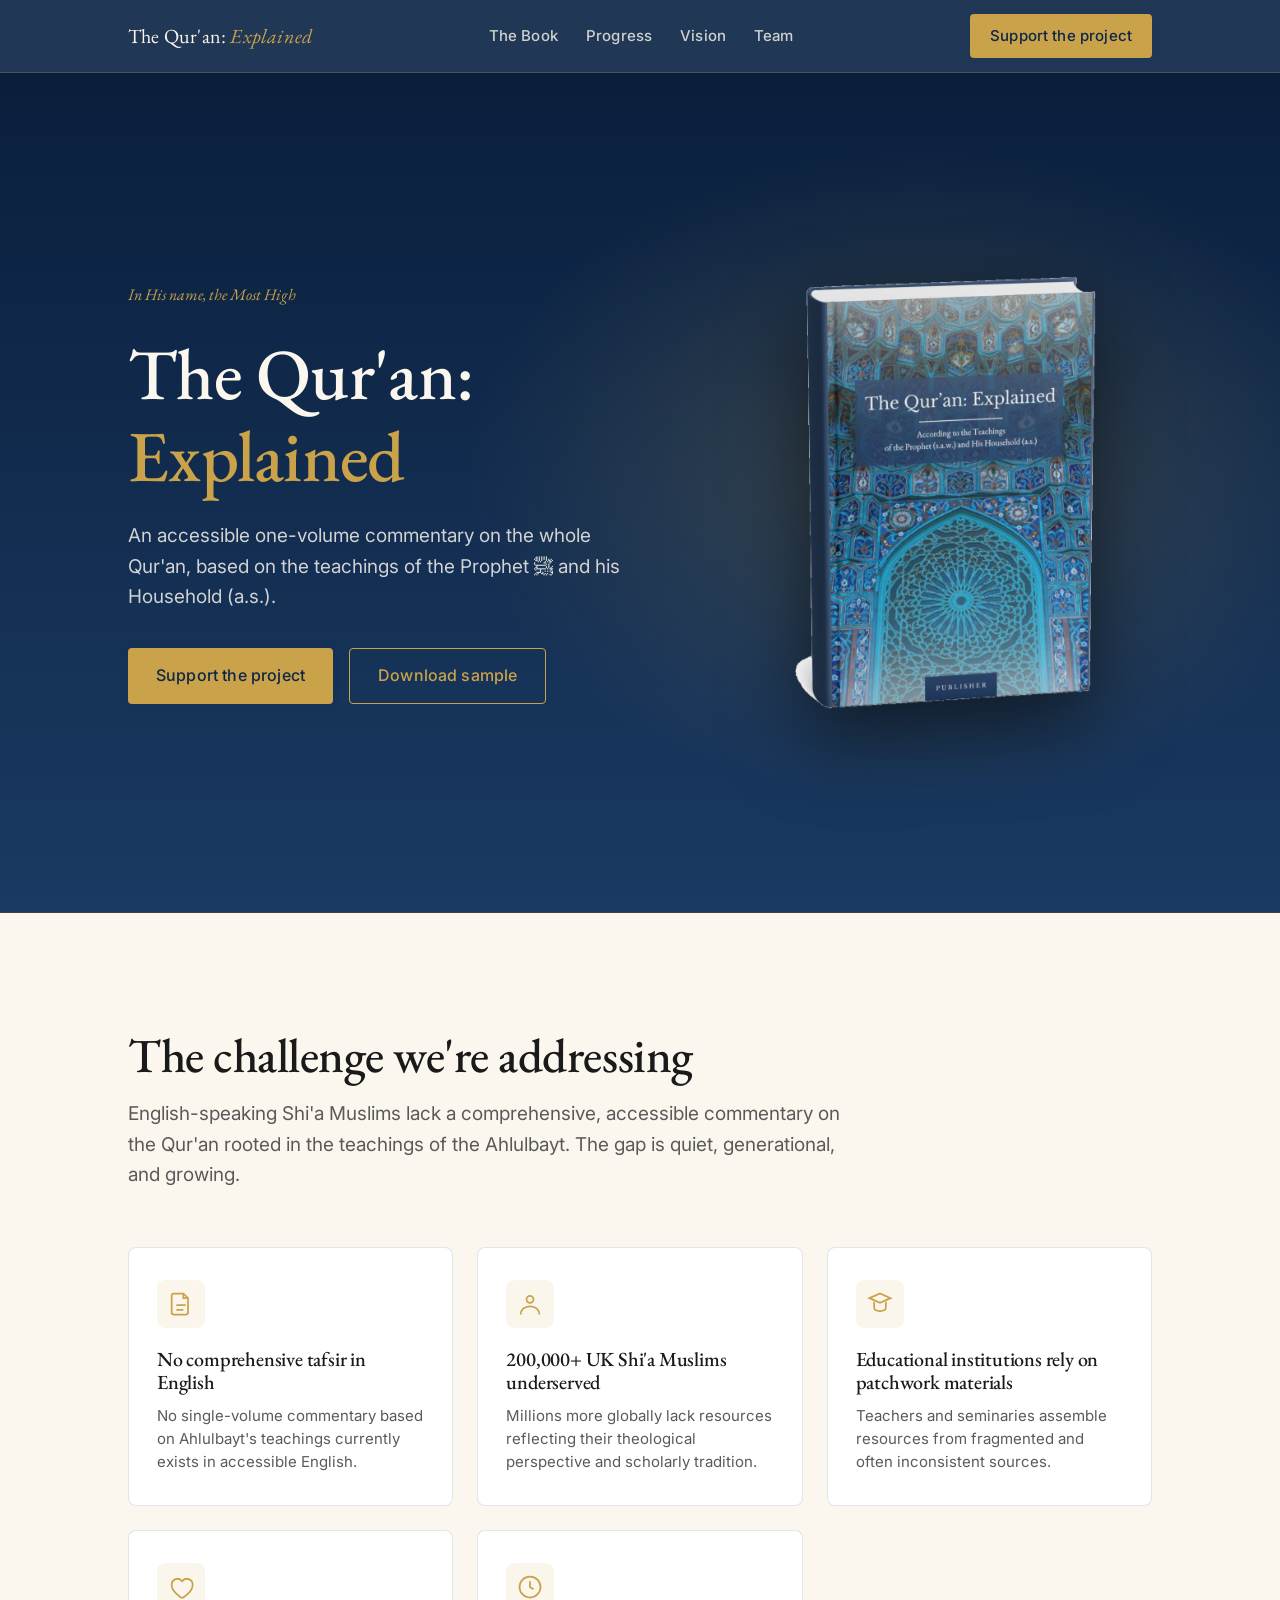
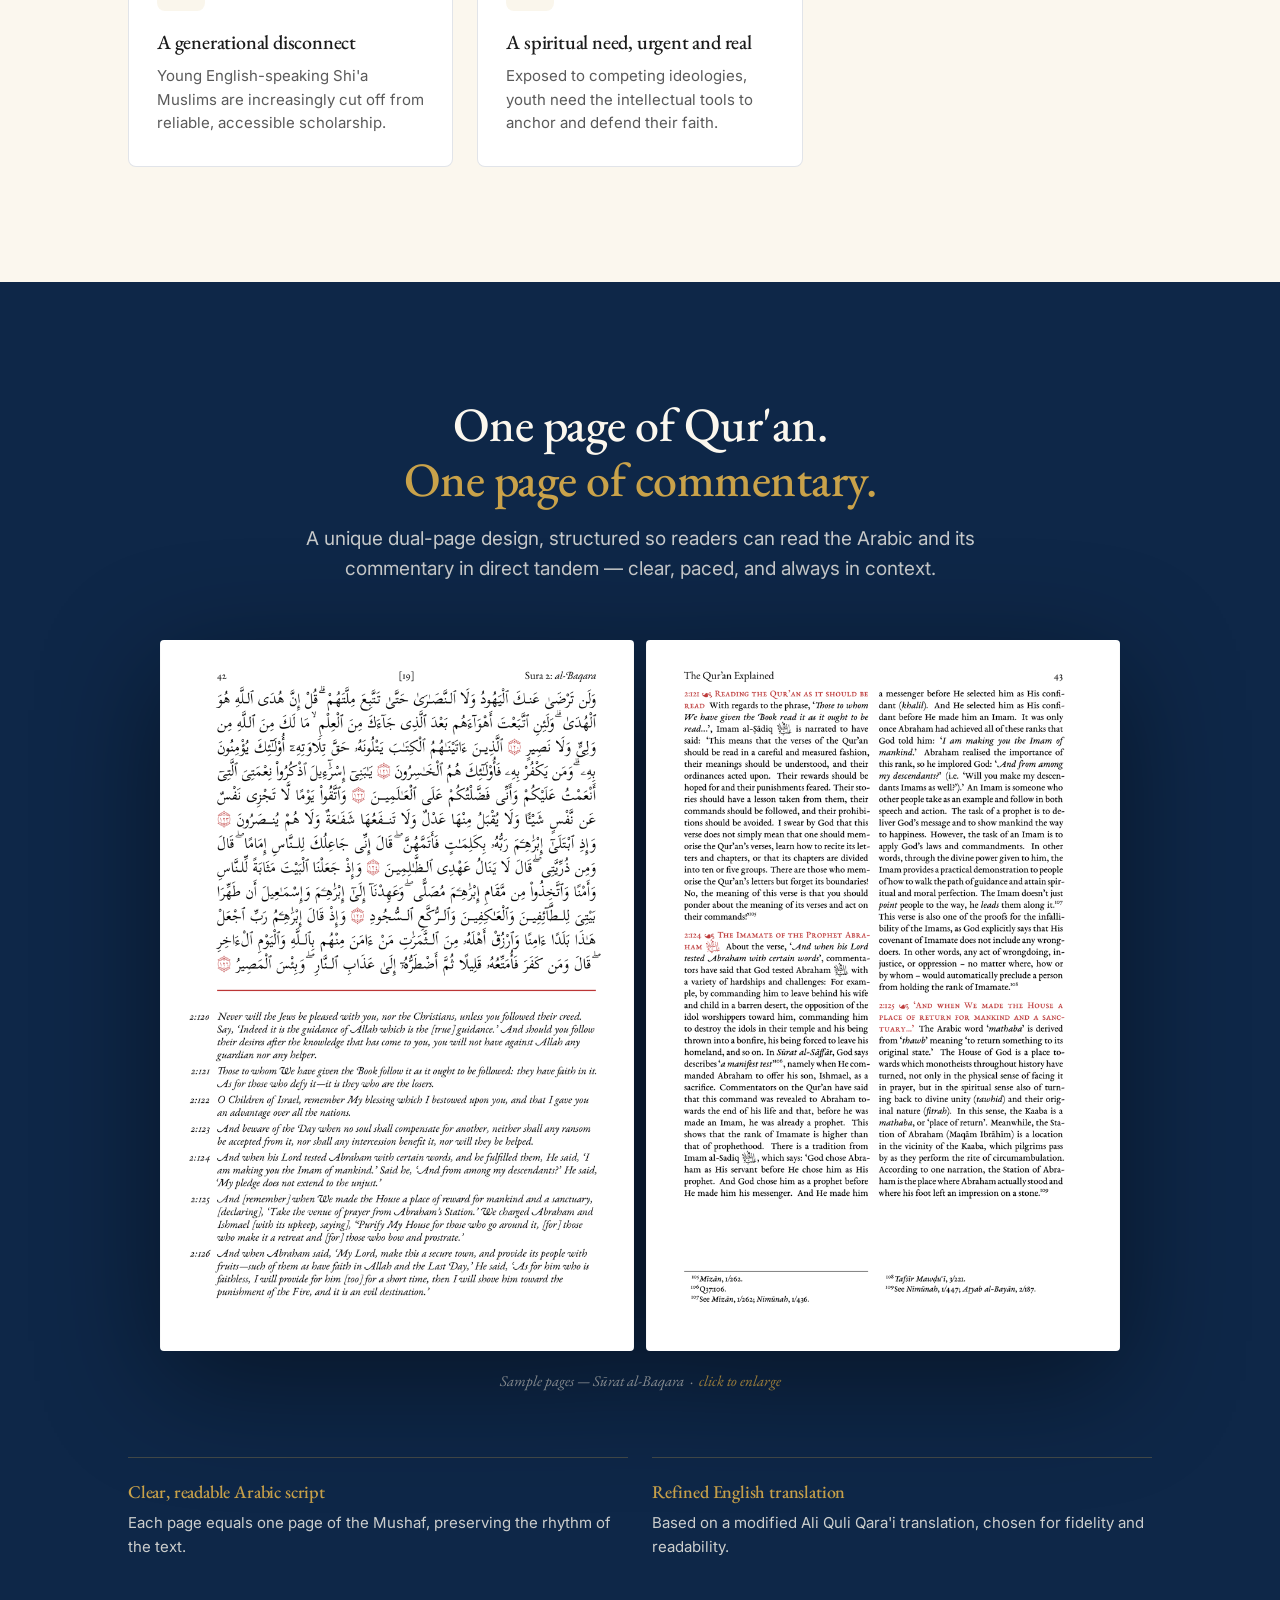
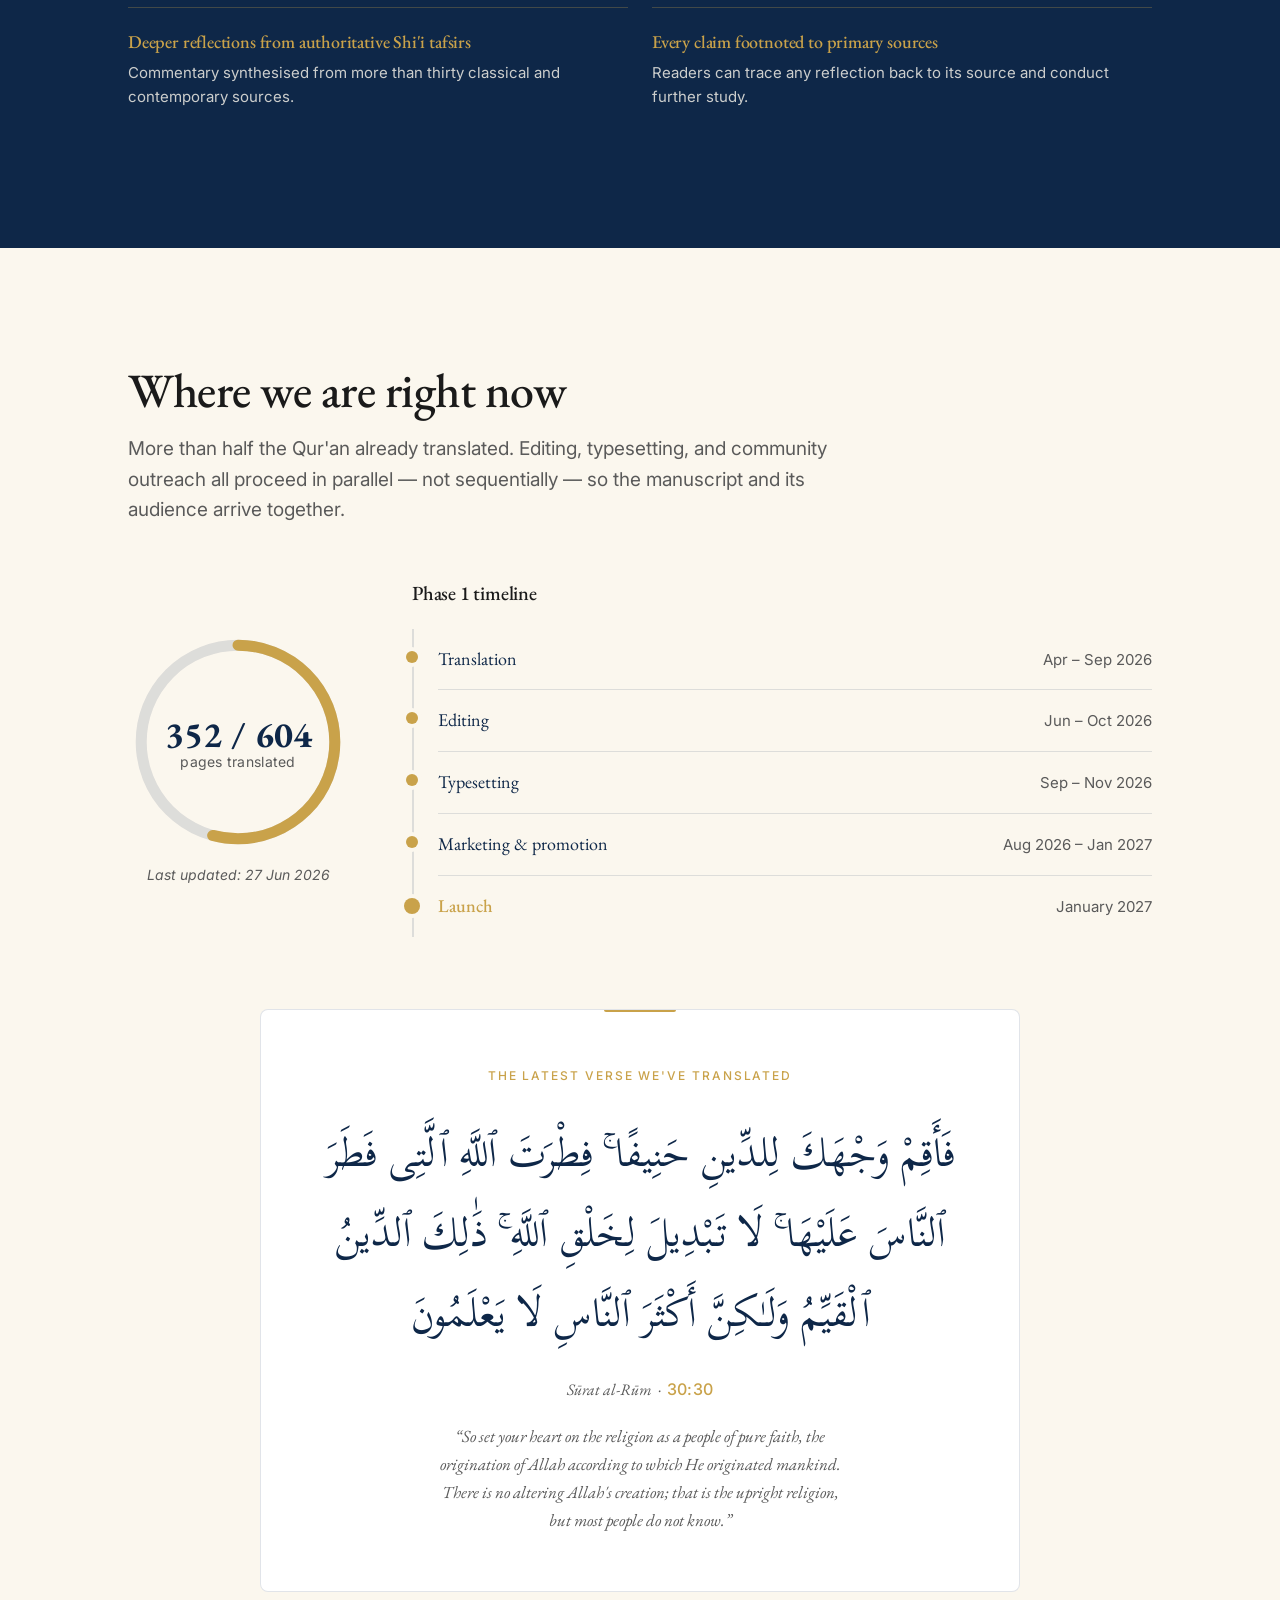
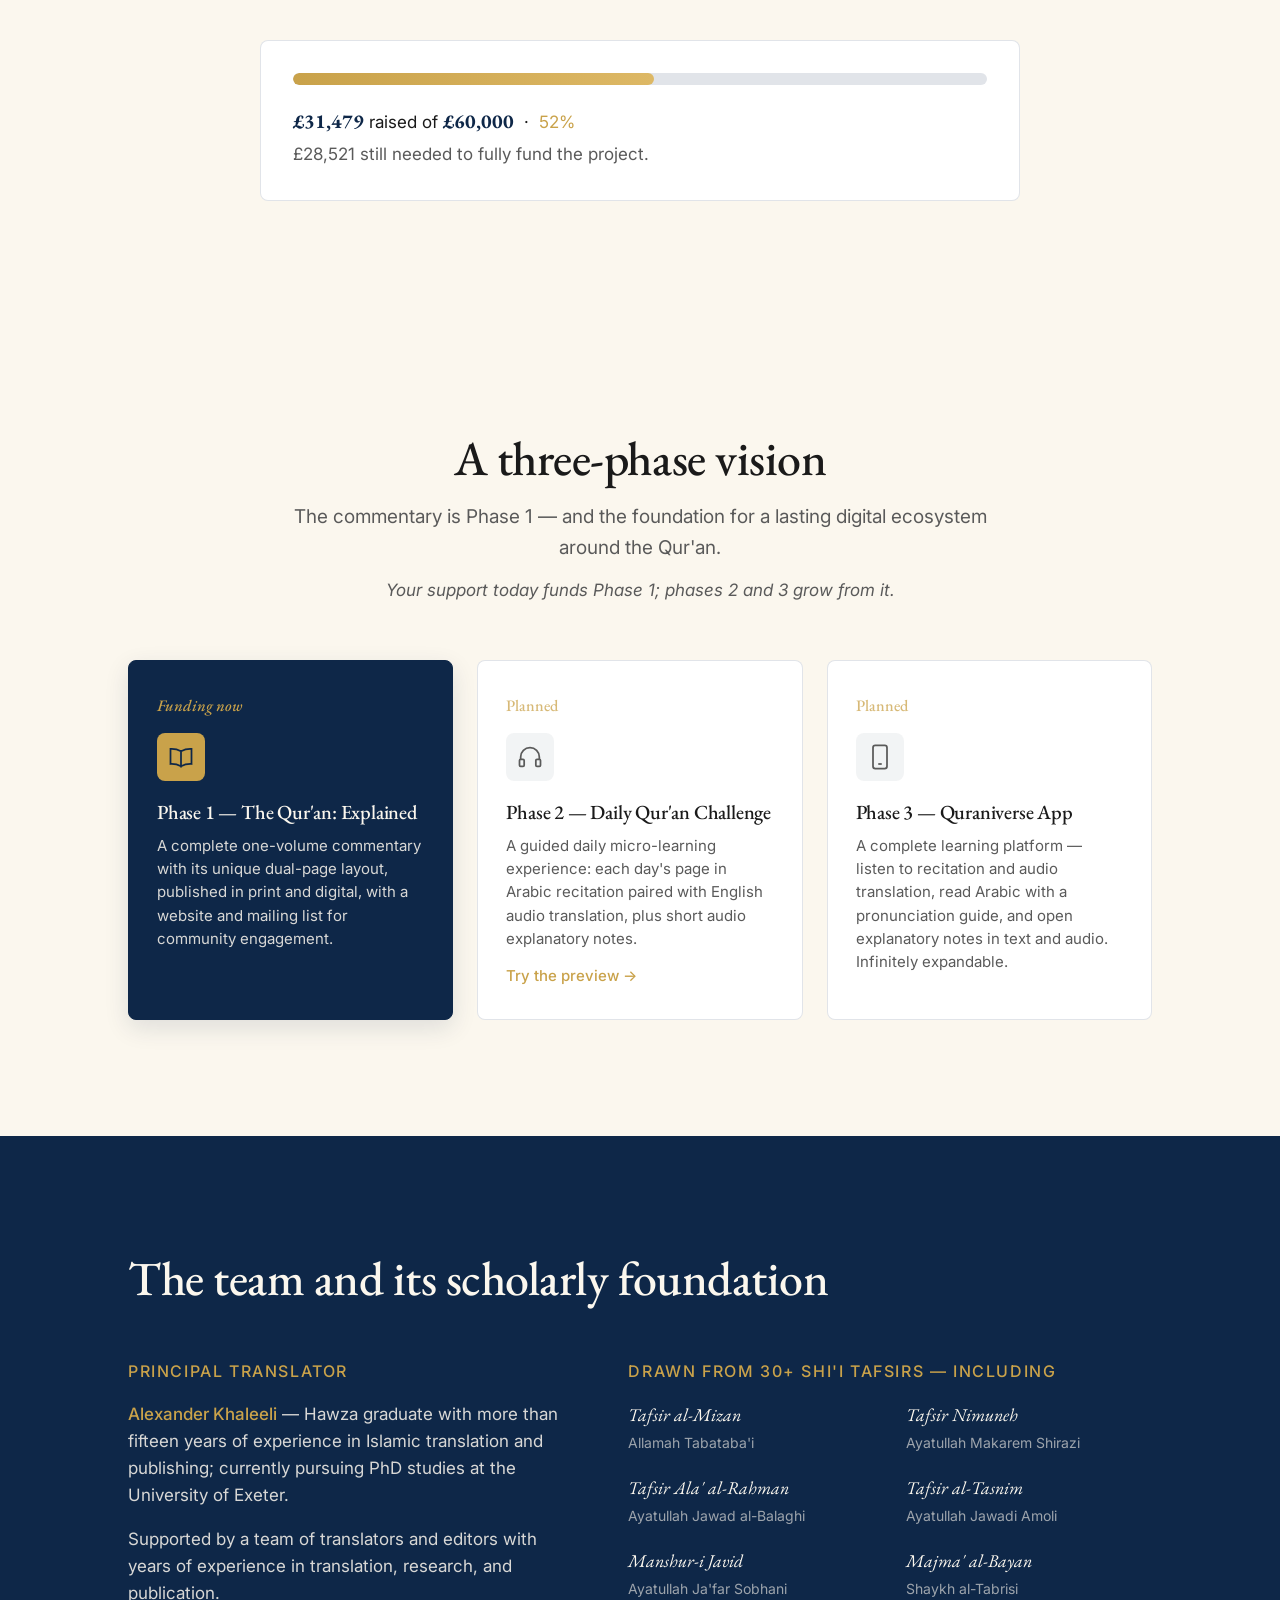
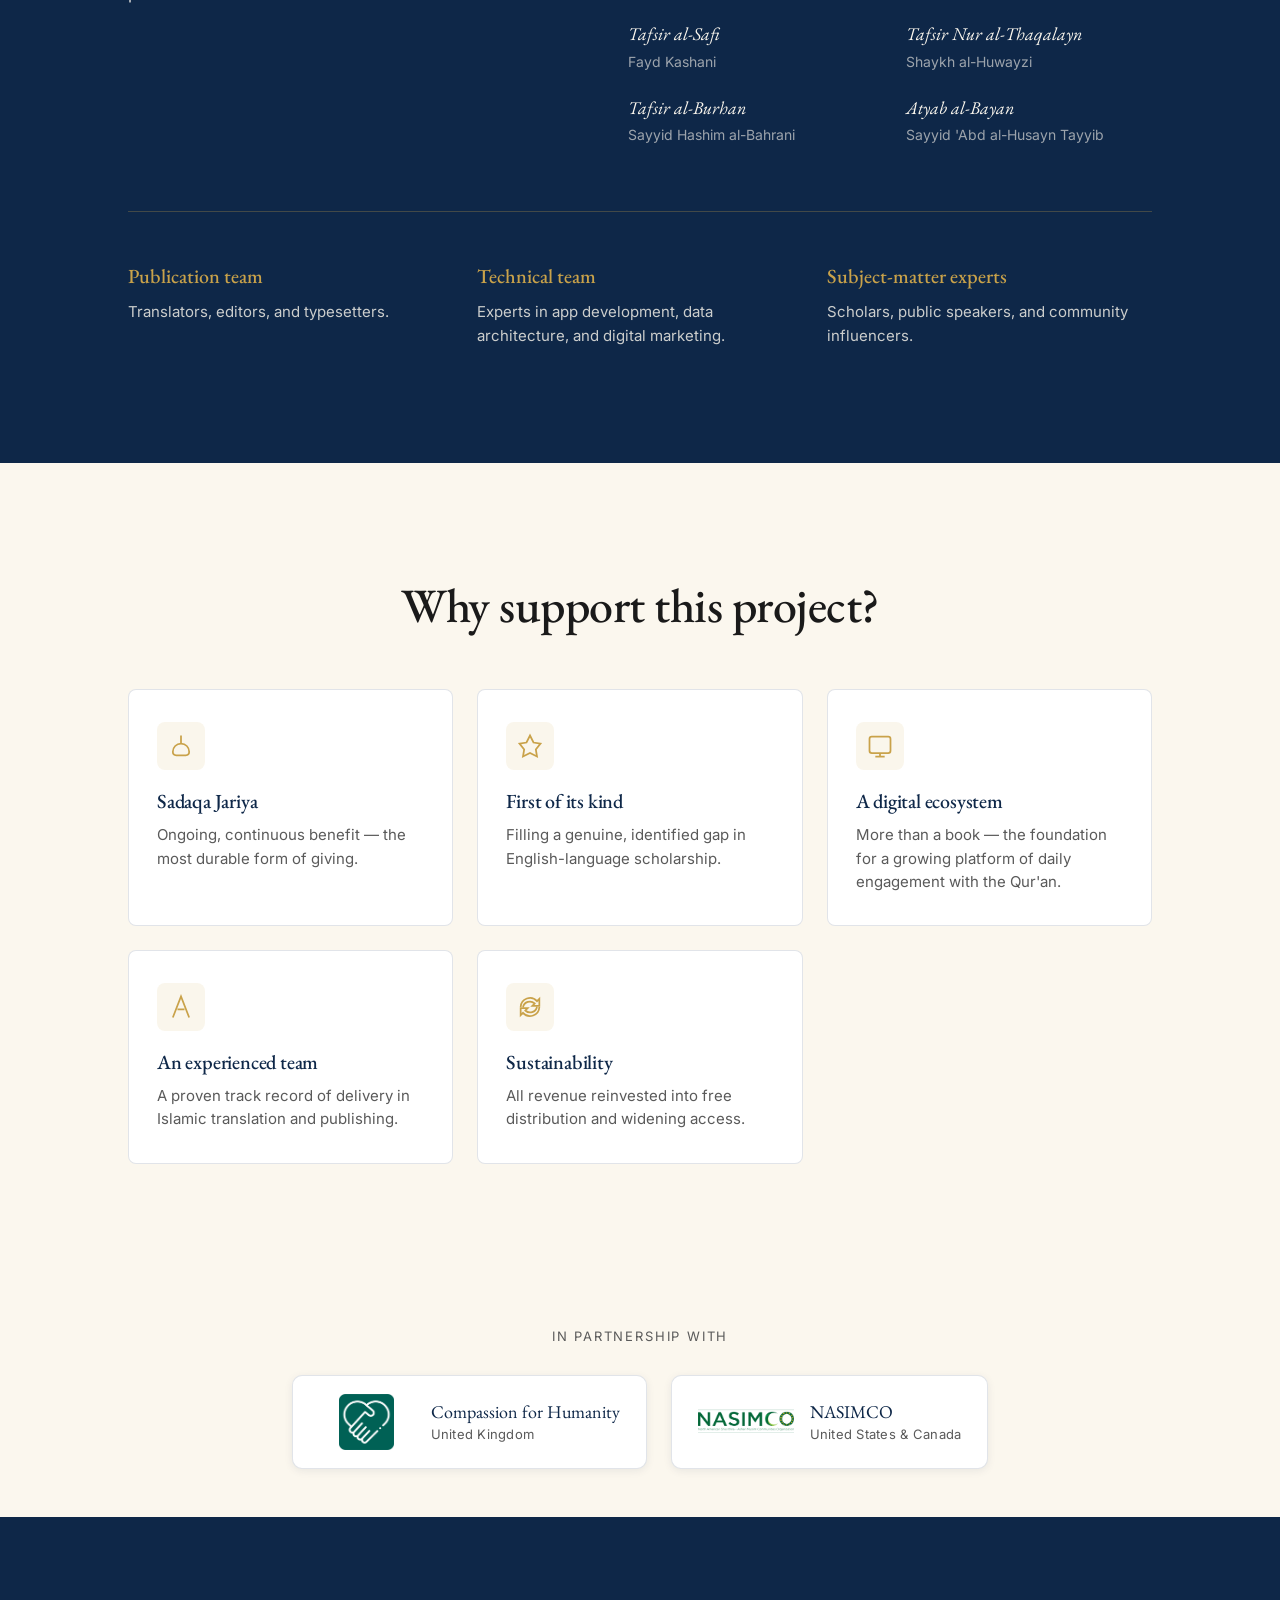
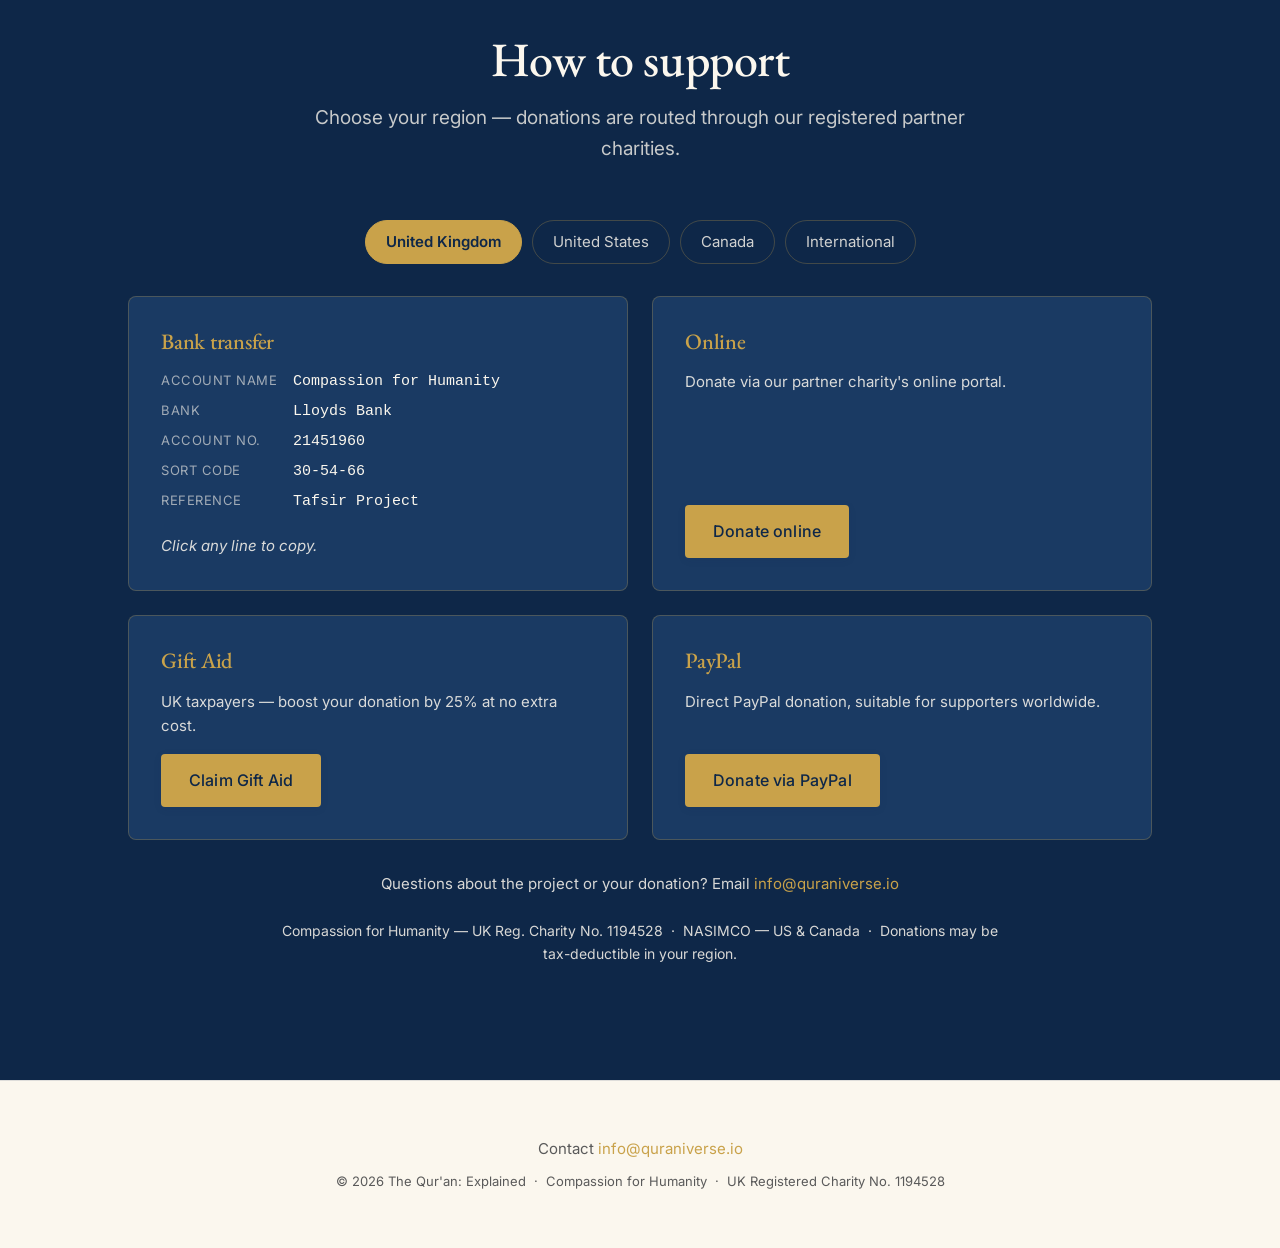
==== commit d61cc9eb: "Support tabs: drop 'Please tell us' from US/CA, add PayPal to all regions Co-Authored-By: Claude Opu" ====
--- a/index.html
+++ b/index.html
@@ -362,42 +362,42 @@
           <p>UK taxpayers — boost your donation by 25% at no extra cost.</p>
           <a href="https://compassionforhumanity.org.uk/gift_aid" class="btn btn--primary" target="_blank" rel="noopener">Claim Gift Aid</a>
         </article>
-      </div>
-    </div>
-
-    <!-- United States — DRAFT NASIMCO/Fidelity details, PENDING CONFIRMATION -->
+        <article class="donate-card">
+          <h3>PayPal</h3>
+          <p>Direct PayPal donation, suitable for supporters worldwide.</p>
+          <a href="https://www.paypal.com/donate/?hosted_button_id=RLCNCZCY9FR7C" class="btn btn--primary" target="_blank" rel="noopener">Donate via PayPal</a>
+        </article>
+      </div>
+    </div>
+
+    <!-- United States -->
     <div class="region-panel is-hidden" data-region="us">
       <div class="support__grid support__grid--2">
         <article class="donate-card">
           <h3>Via NASIMCO (Fidelity Charitable)</h3>
-          <p>US supporters can make a tax-deductible donation through our partner <strong>NASIMCO</strong> using their Fidelity Charitable account.</p>
-          <dl class="bank">
-            <div><dt>Recipient</dt><dd><button class="copy" data-copy="NASIMCO">NASIMCO</button></dd></div>
-            <div><dt>Tax ID (EIN)</dt><dd><button class="copy" data-copy="20-1696247">20-1696247</button></dd></div>
-            <div><dt>Fidelity grant no.</dt><dd><button class="copy" data-copy="25948076">25948076</button></dd></div>
-          </dl>
-          <p class="donate-card__note"><em>Details to be confirmed.</em></p>
-        </article>
-        <article class="donate-card donate-card--accent">
-          <h3>Please tell us</h3>
-          <p>After donating via NASIMCO, <strong>email us</strong> so we can attribute your gift to The Qur'an: Explained.</p>
-          <a href="mailto:info@quraniverse.io?subject=NASIMCO%20donation%20%E2%80%94%20The%20Qur'an:%20Explained" class="btn btn--primary">Email us your donation</a>
-        </article>
-      </div>
-    </div>
-
-    <!-- Canada — NASIMCO Canada details PENDING -->
+          <p>US supporters can make a tax-deductible donation through our partner <strong>NASIMCO</strong>.</p>
+          <a href="mailto:info@quraniverse.io?subject=NASIMCO%20donation%20(US)%20%E2%80%94%20The%20Qur'an:%20Explained" class="btn btn--primary">Contact us for details</a>
+        </article>
+        <article class="donate-card">
+          <h3>PayPal</h3>
+          <p>Direct PayPal donation, suitable for supporters worldwide.</p>
+          <a href="https://www.paypal.com/donate/?hosted_button_id=RLCNCZCY9FR7C" class="btn btn--primary" target="_blank" rel="noopener">Donate via PayPal</a>
+        </article>
+      </div>
+    </div>
+
+    <!-- Canada -->
     <div class="region-panel is-hidden" data-region="ca">
       <div class="support__grid support__grid--2">
         <article class="donate-card">
           <h3>Via NASIMCO Canada</h3>
           <p>Canadian supporters can make a tax-deductible donation through our partner <strong>NASIMCO</strong> in Canada.</p>
-          <p class="donate-card__note"><em>Donation details to be confirmed.</em></p>
-        </article>
-        <article class="donate-card donate-card--accent">
-          <h3>Please tell us</h3>
-          <p>After donating via NASIMCO, <strong>email us</strong> so we can attribute your gift to The Qur'an: Explained.</p>
-          <a href="mailto:info@quraniverse.io?subject=NASIMCO%20Canada%20donation%20%E2%80%94%20The%20Qur'an:%20Explained" class="btn btn--primary">Email us your donation</a>
+          <a href="mailto:info@quraniverse.io?subject=NASIMCO%20donation%20(Canada)%20%E2%80%94%20The%20Qur'an:%20Explained" class="btn btn--primary">Contact us for details</a>
+        </article>
+        <article class="donate-card">
+          <h3>PayPal</h3>
+          <p>Direct PayPal donation, suitable for supporters worldwide.</p>
+          <a href="https://www.paypal.com/donate/?hosted_button_id=RLCNCZCY9FR7C" class="btn btn--primary" target="_blank" rel="noopener">Donate via PayPal</a>
         </article>
       </div>
     </div>
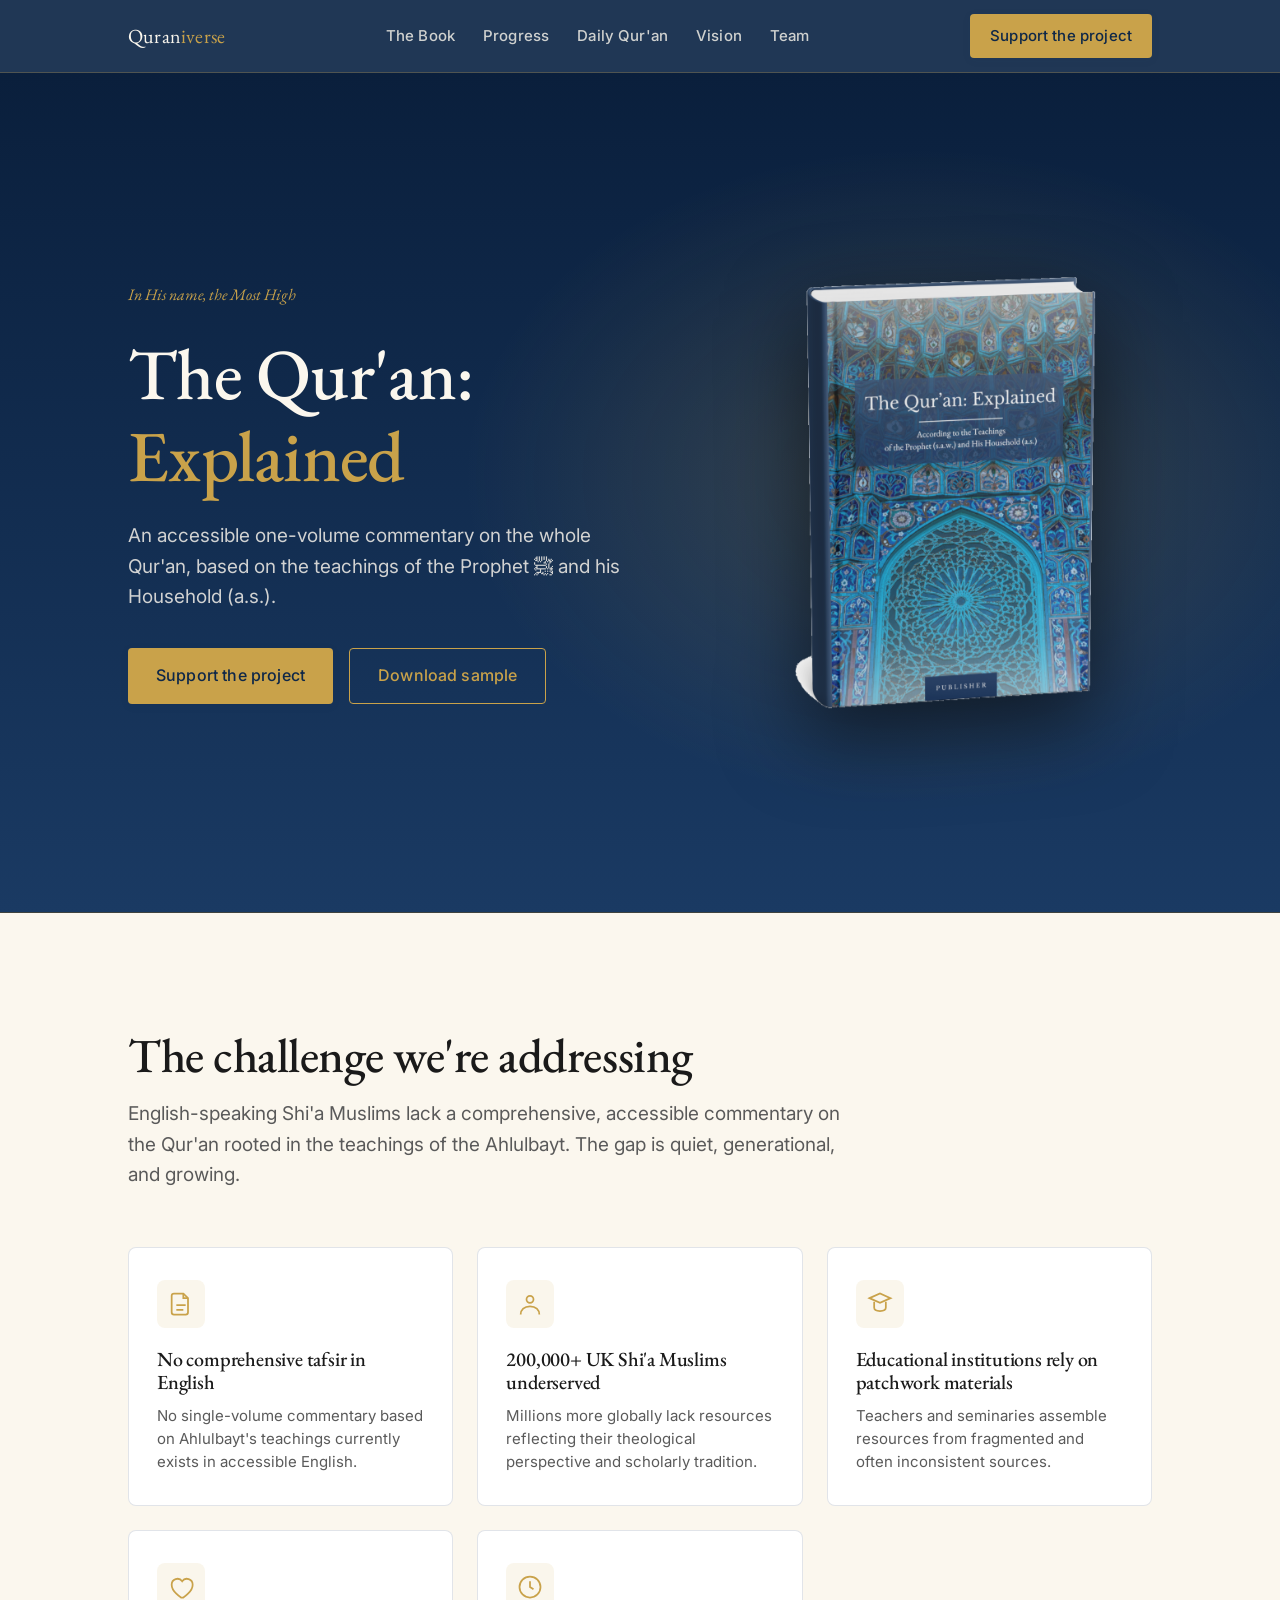
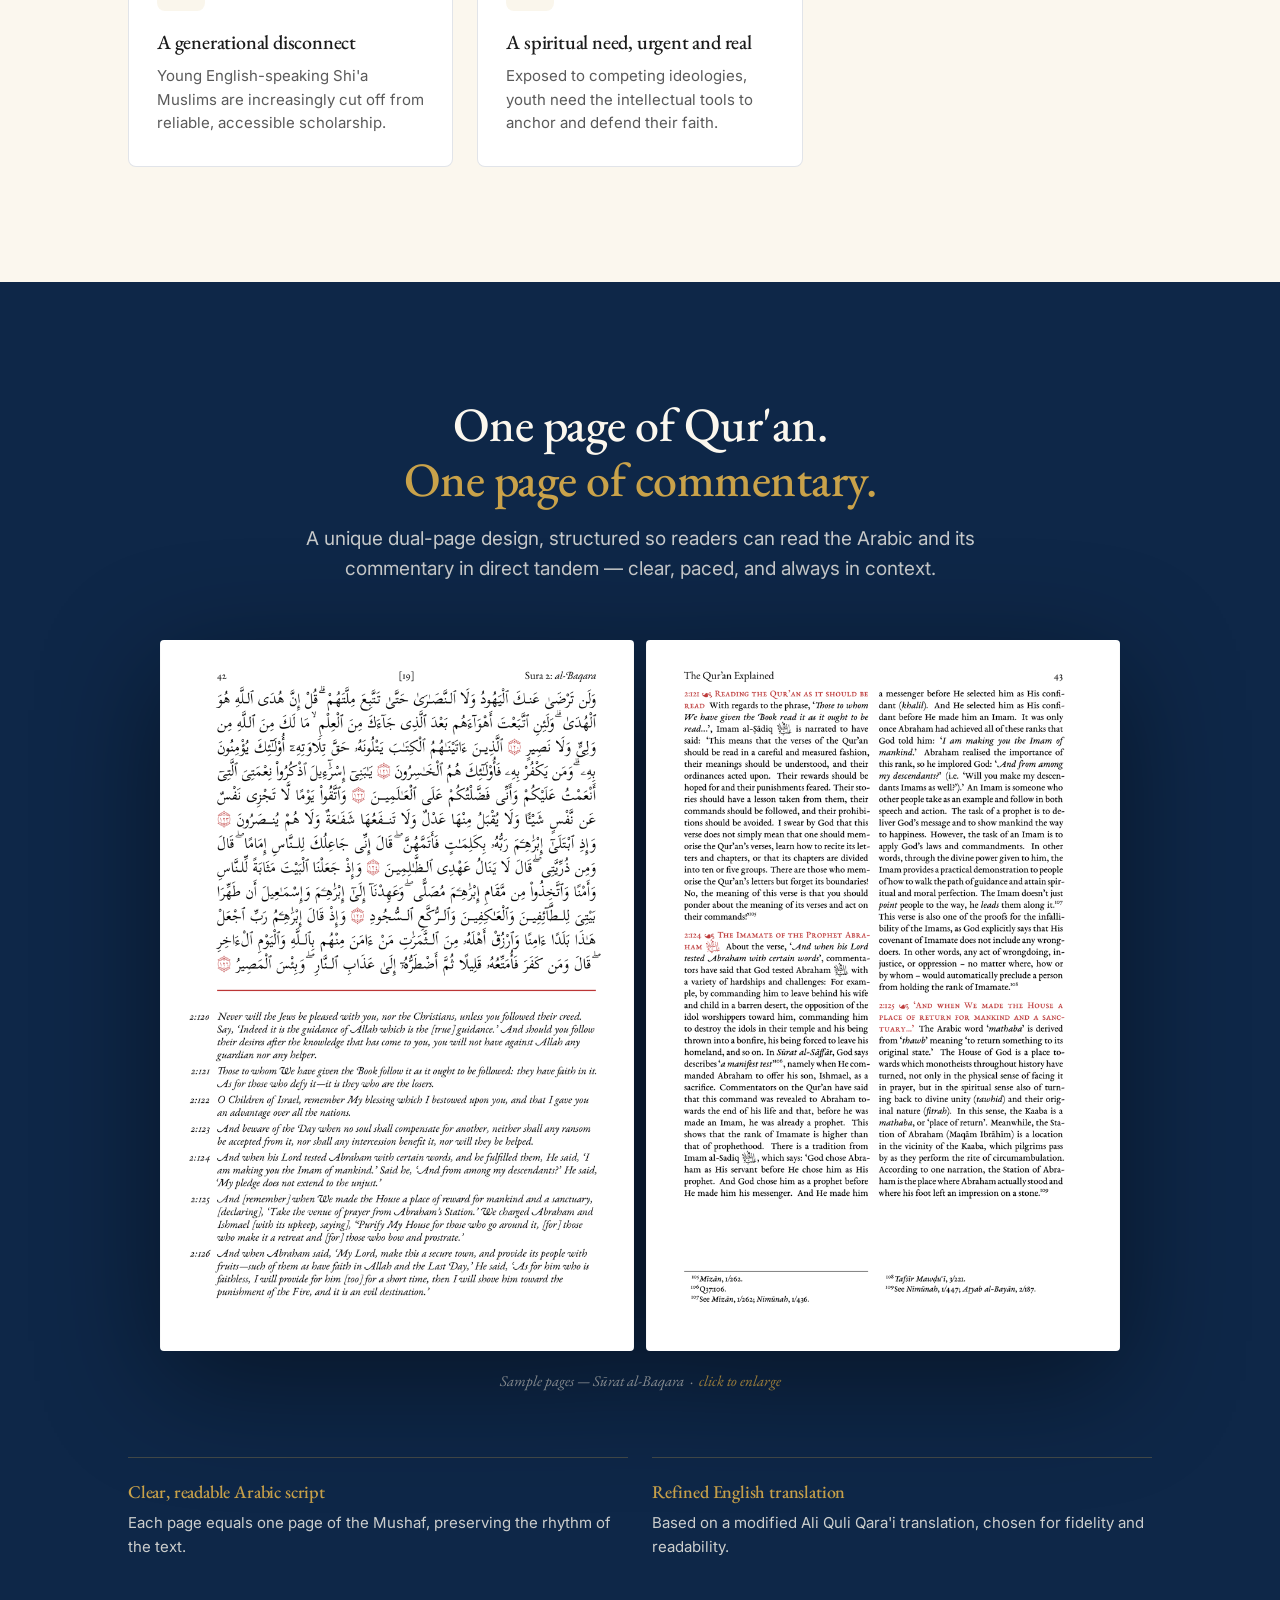
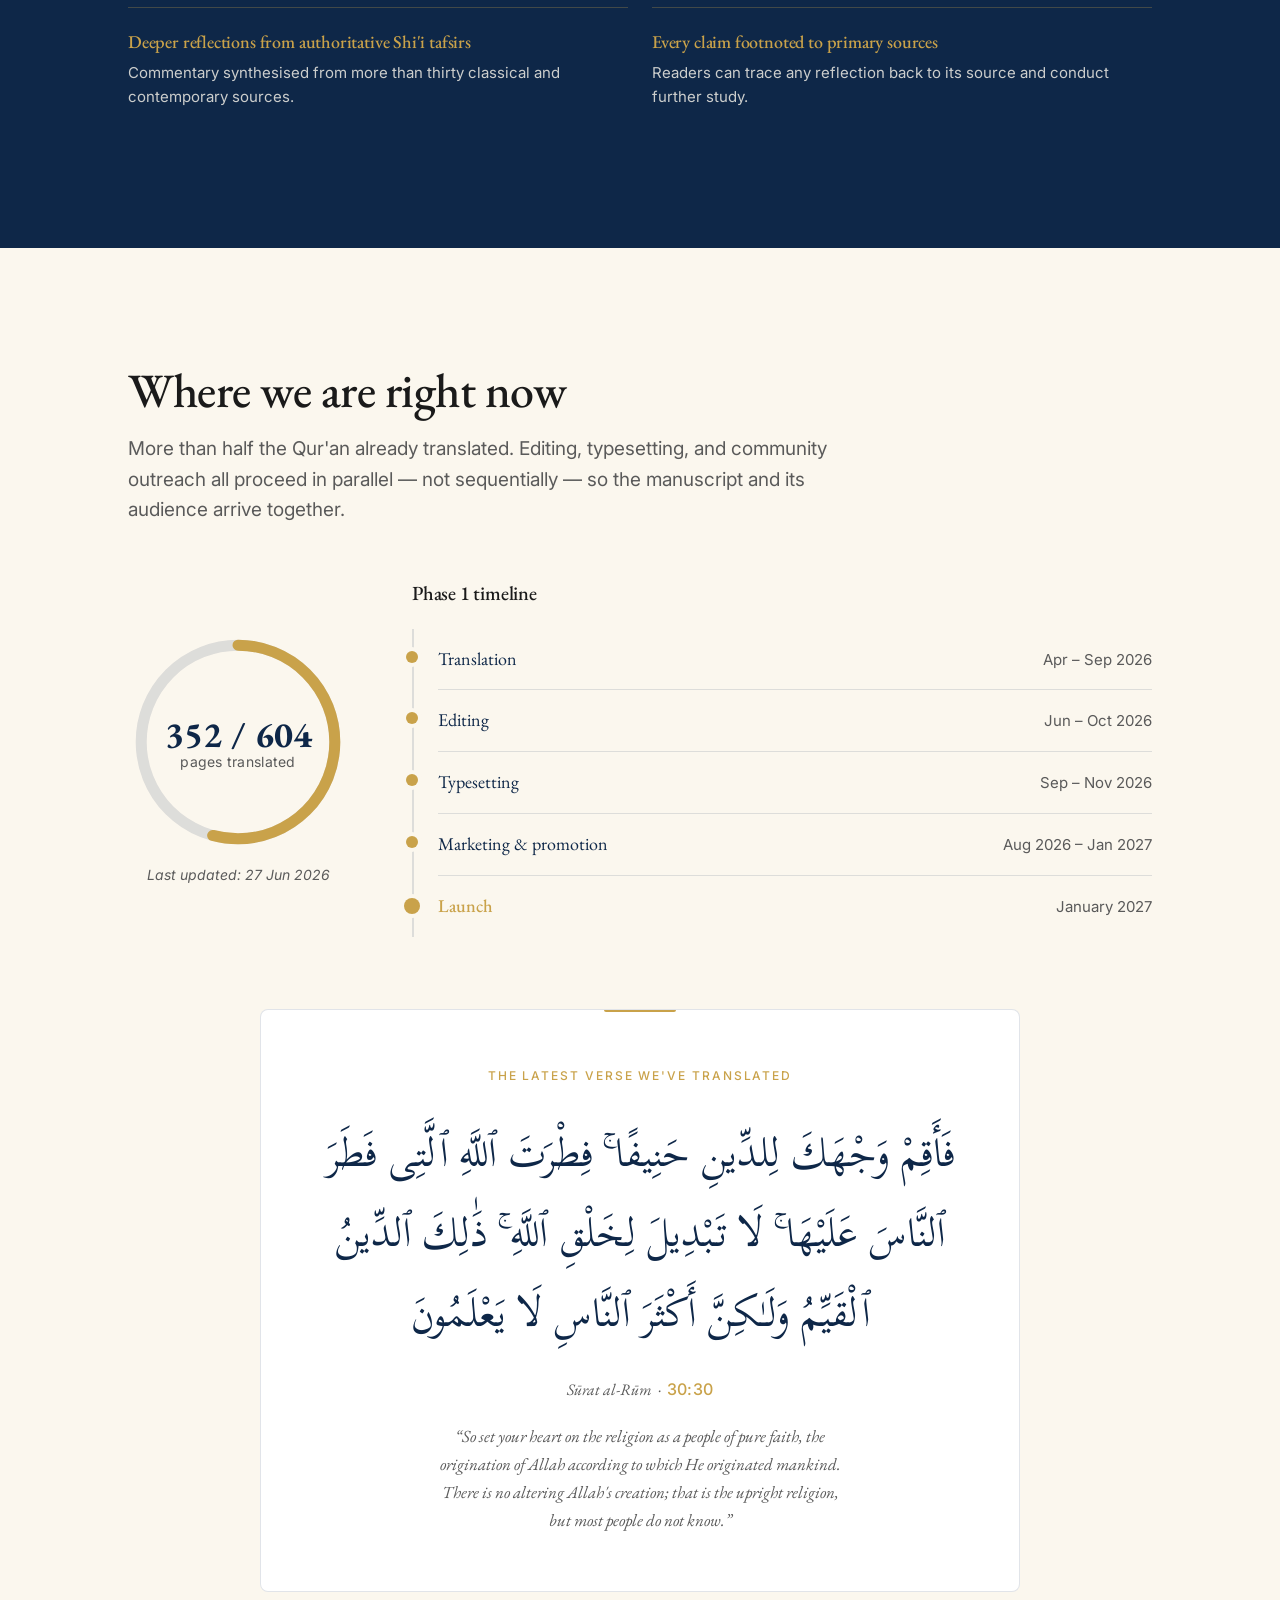
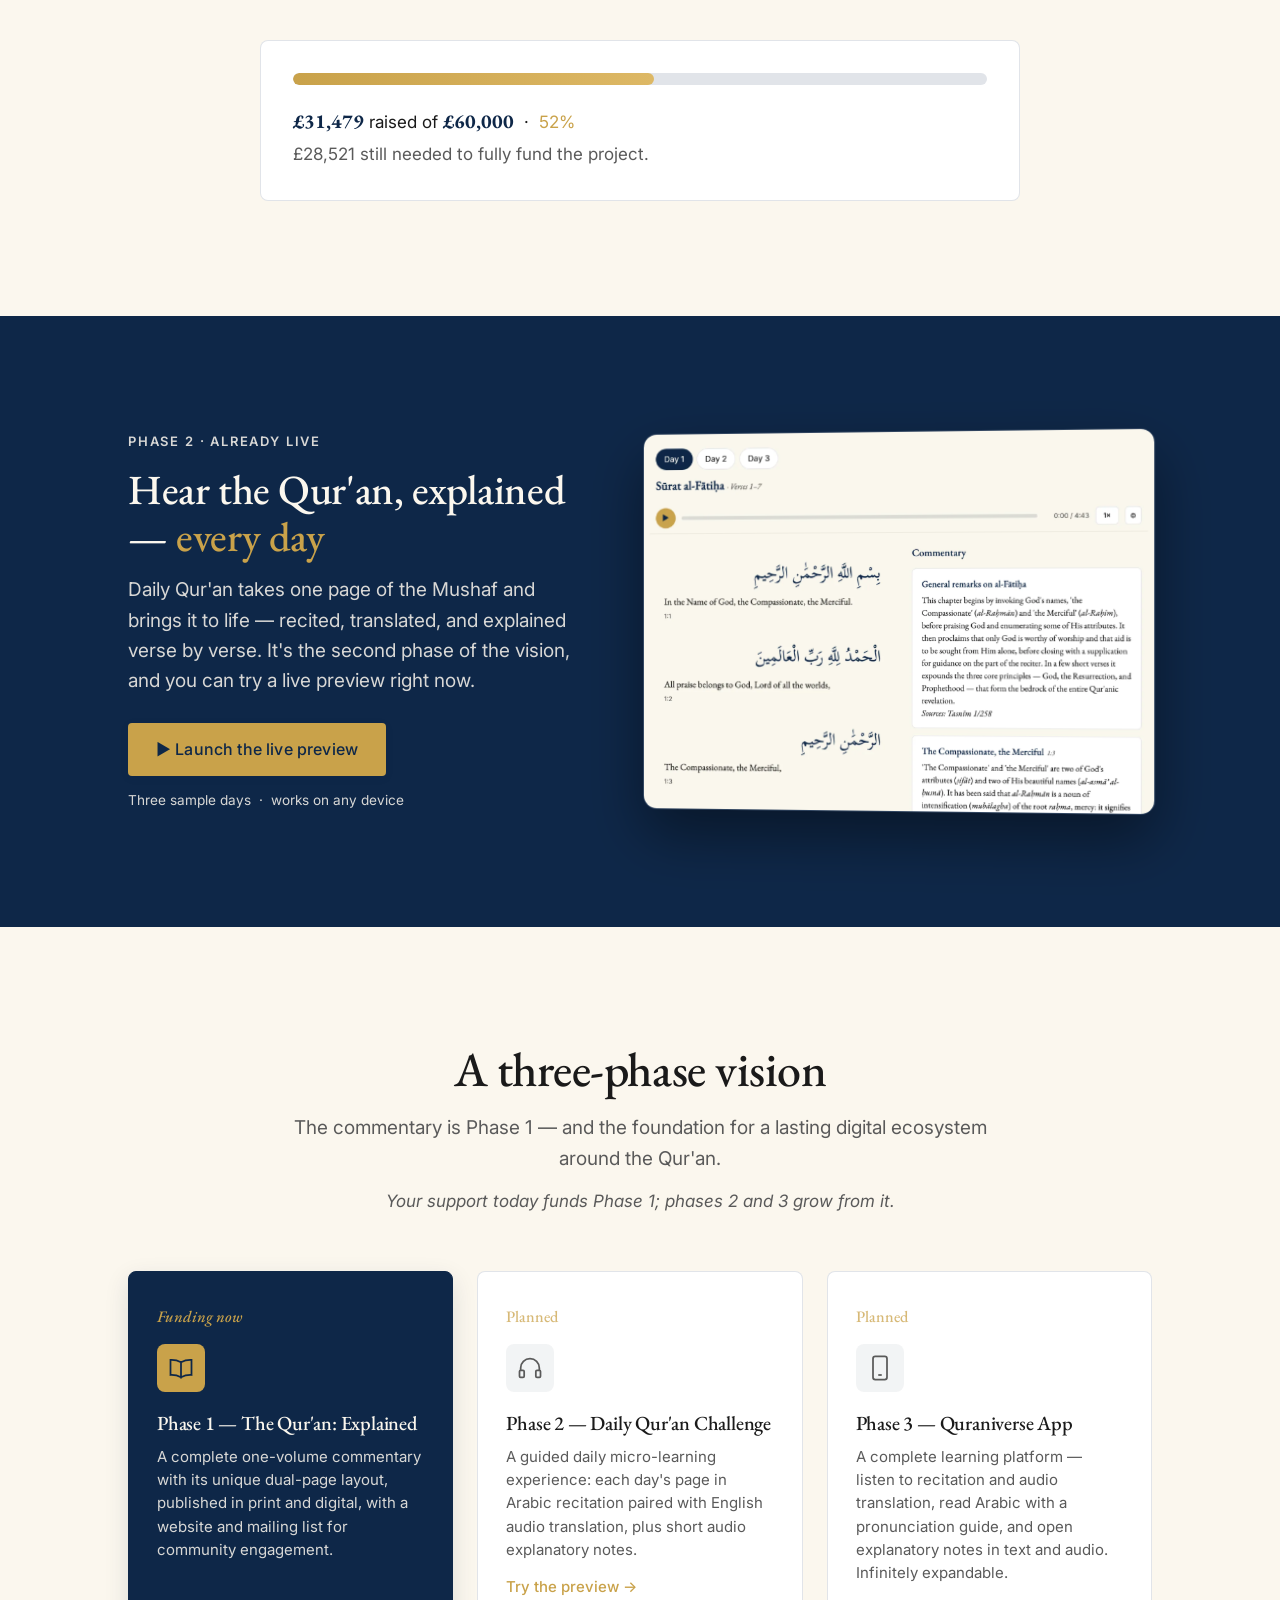
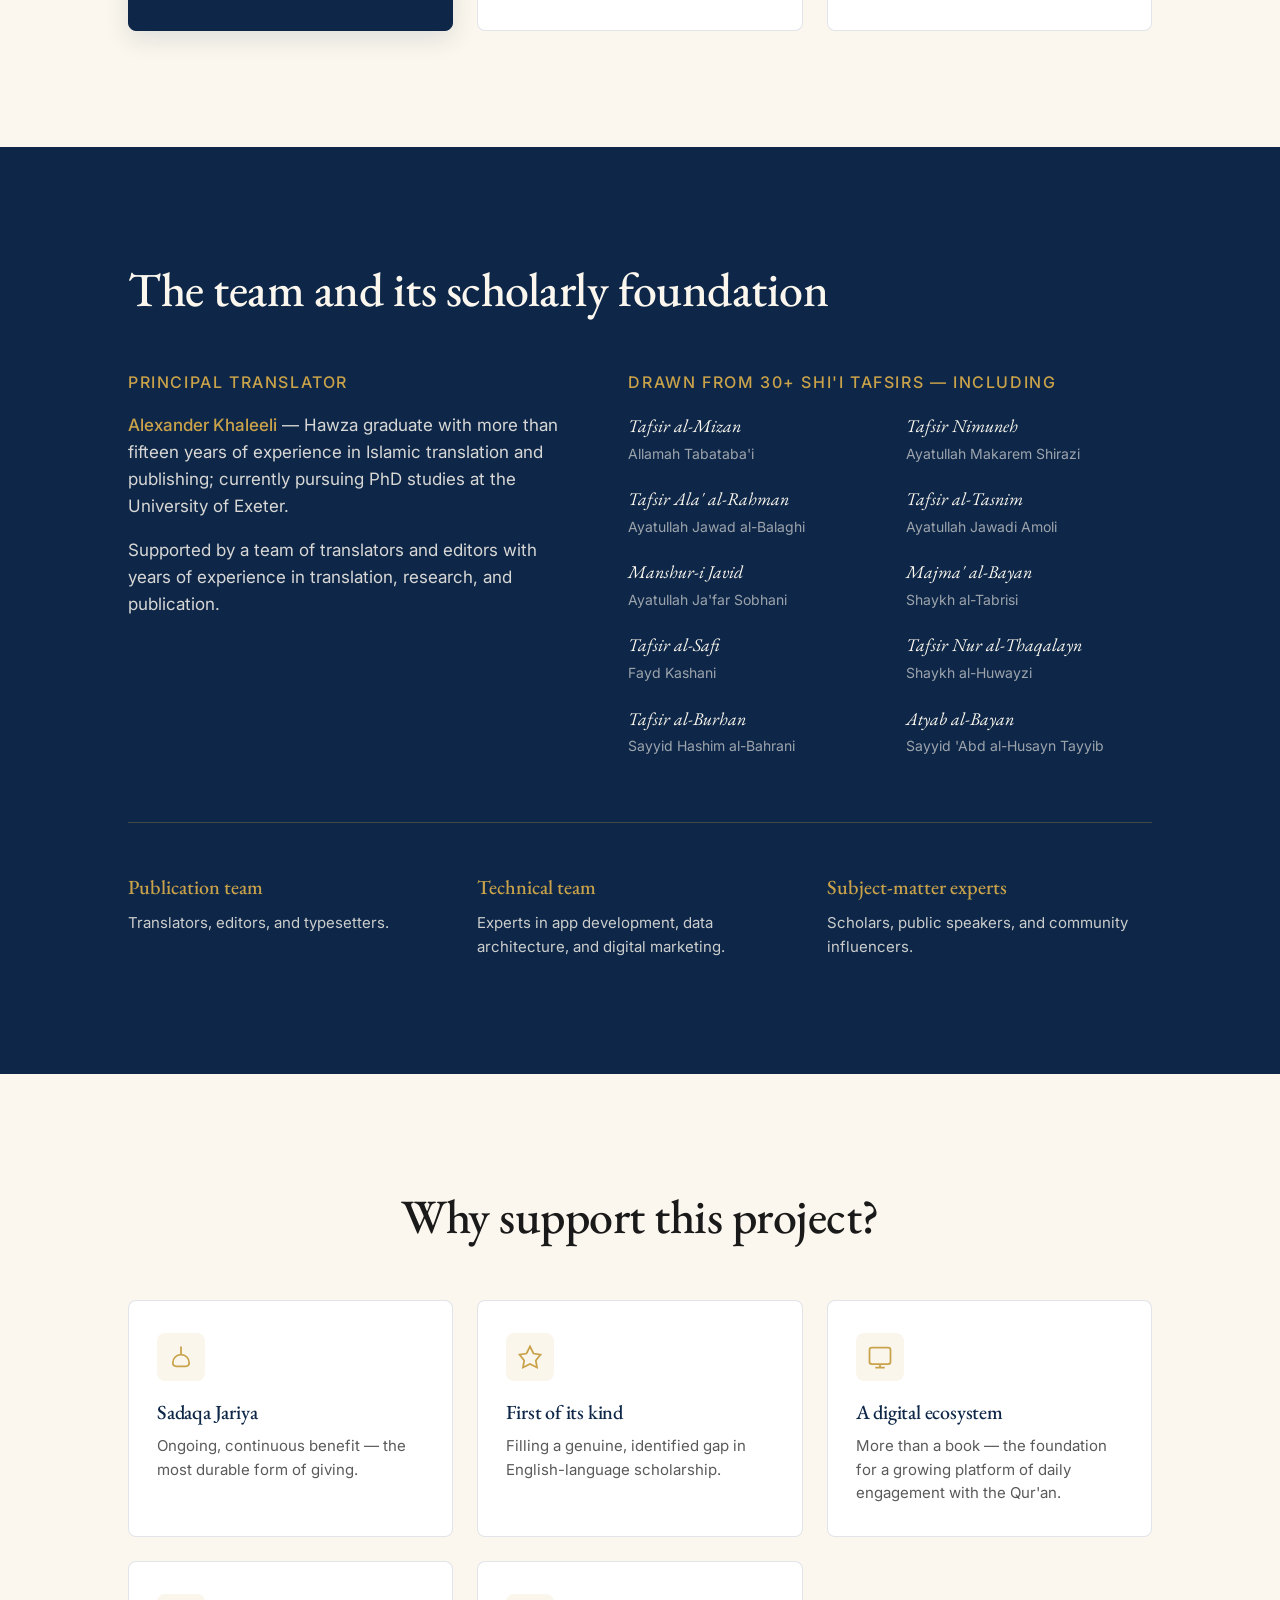
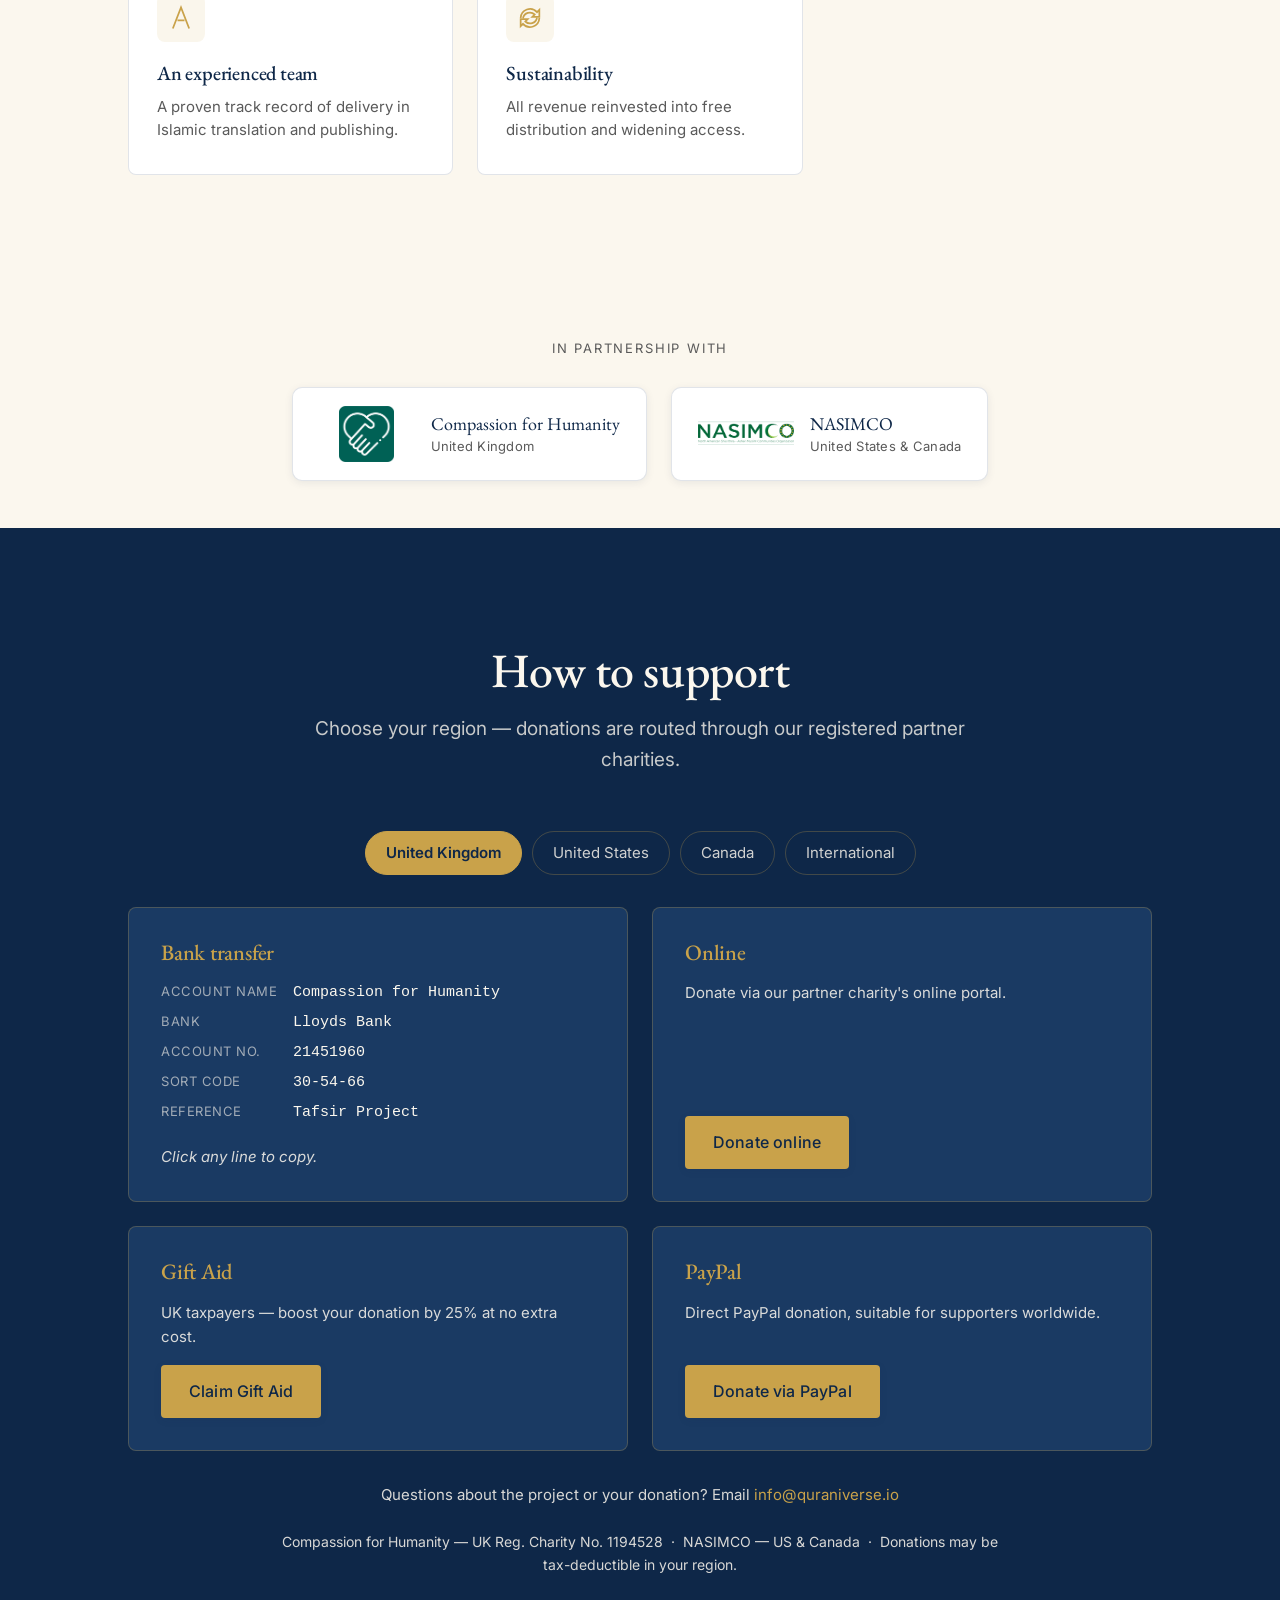
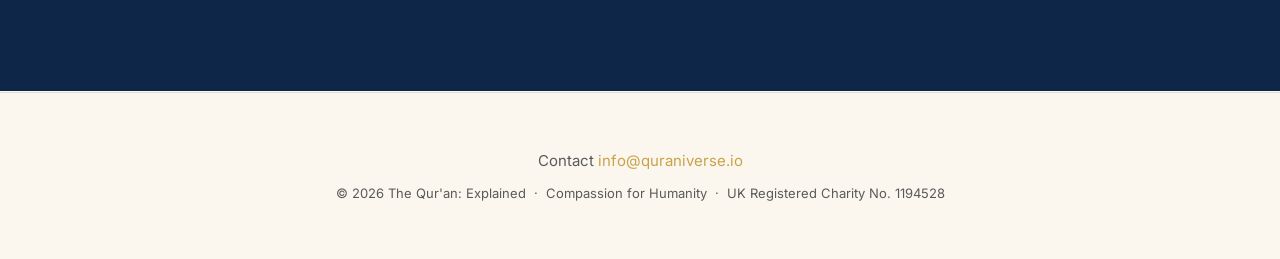
==== commit 6113e5c0: "Co-brand header (Quraniverse) + prominent Daily Qur'an preview band - Nav wordmark -> Quraniverse (u" ====
--- a/index.html
+++ b/index.html
@@ -33,10 +33,11 @@
 <body>
   <header class="nav">
     <div class="container nav__inner">
-      <a href="#" class="nav__brand">The Qur'an: <em>Explained</em></a>
+      <a href="#" class="nav__brand">Quran<span class="accent">iverse</span></a>
       <nav class="nav__links" aria-label="Section navigation">
         <a href="#book">The Book</a>
         <a href="#progress">Progress</a>
+        <a href="#daily">Daily Qur'an</a>
         <a href="#phases">Vision</a>
         <a href="#team">Team</a>
       </nav>
@@ -194,6 +195,21 @@
     </div>
   </div>
 </section>
+
+<section class="section section--navy daily-band" id="daily">
+  <div class="container daily-band__inner">
+    <div class="daily-band__text">
+      <p class="daily-band__eyebrow">Phase 2 · Already live</p>
+      <h2>Hear the Qur'an, explained — <span class="accent">every day</span></h2>
+      <p class="lead">Daily Qur'an takes one page of the Mushaf and brings it to life — recited, translated, and explained verse by verse. It's the second phase of the vision, and you can try a live preview right now.</p>
+      <a href="/daily" class="btn btn--primary daily-band__cta">▶ Launch the live preview</a>
+      <p class="daily-band__note">Three sample days &nbsp;·&nbsp; works on any device</p>
+    </div>
+    <a href="/daily" class="daily-band__shot" aria-label="Open the Daily Qur'an live preview">
+      <img src="assets/daily-preview.webp" alt="The Daily Qur'an interface — a recitation player above Arabic verses with English translation and a commentary panel" loading="lazy" width="1600" height="1184">
+    </a>
+  </div>
+</section>
     <section class="section phases" id="phases">
   <div class="container">
     <div class="section__head section__head--centered">
--- a/styles.css
+++ b/styles.css
@@ -557,6 +557,36 @@
   .partner { justify-content: flex-start; }
 }
 
+/* --- Daily Qur'an preview band --- */
+.daily-band__inner {
+  display: grid; grid-template-columns: 1fr 1.12fr; gap: 52px; align-items: center;
+}
+.daily-band__eyebrow {
+  color: var(--brass); text-transform: uppercase; letter-spacing: 0.14em;
+  font-size: 0.8125rem; font-weight: 600; margin-bottom: 14px;
+}
+.daily-band__text h2 { font-size: clamp(1.9rem, 3.4vw, 2.6rem); line-height: 1.12; }
+.daily-band__text .lead { margin-top: 16px; }
+.daily-band__cta { margin-top: 26px; }
+.daily-band__note { font-size: 0.85rem; color: rgba(251, 247, 238, 0.6); margin-top: 14px; }
+.daily-band__shot {
+  display: block; border-radius: 14px; overflow: hidden;
+  border: 1px solid rgba(251, 247, 238, 0.14);
+  box-shadow: 0 26px 60px rgba(0, 0, 0, 0.42);
+  transform: perspective(1400px) rotateY(-5deg);
+  transition: transform 450ms ease, box-shadow 450ms ease;
+}
+.daily-band__shot:hover {
+  transform: perspective(1400px) rotateY(0deg) translateY(-4px);
+  box-shadow: 0 32px 70px rgba(0, 0, 0, 0.5);
+}
+.daily-band__shot img { display: block; width: 100%; height: auto; }
+@media (max-width: 860px) {
+  .daily-band__inner { grid-template-columns: 1fr; gap: 34px; }
+  .daily-band__shot { transform: none; }
+  .daily-band__shot:hover { transform: translateY(-4px); }
+}
+
 /* --- Footer --- */
 .footer { background: var(--cream); padding-block: 56px; border-top: 1px solid var(--border); }
 .footer__inner { text-align: center; }
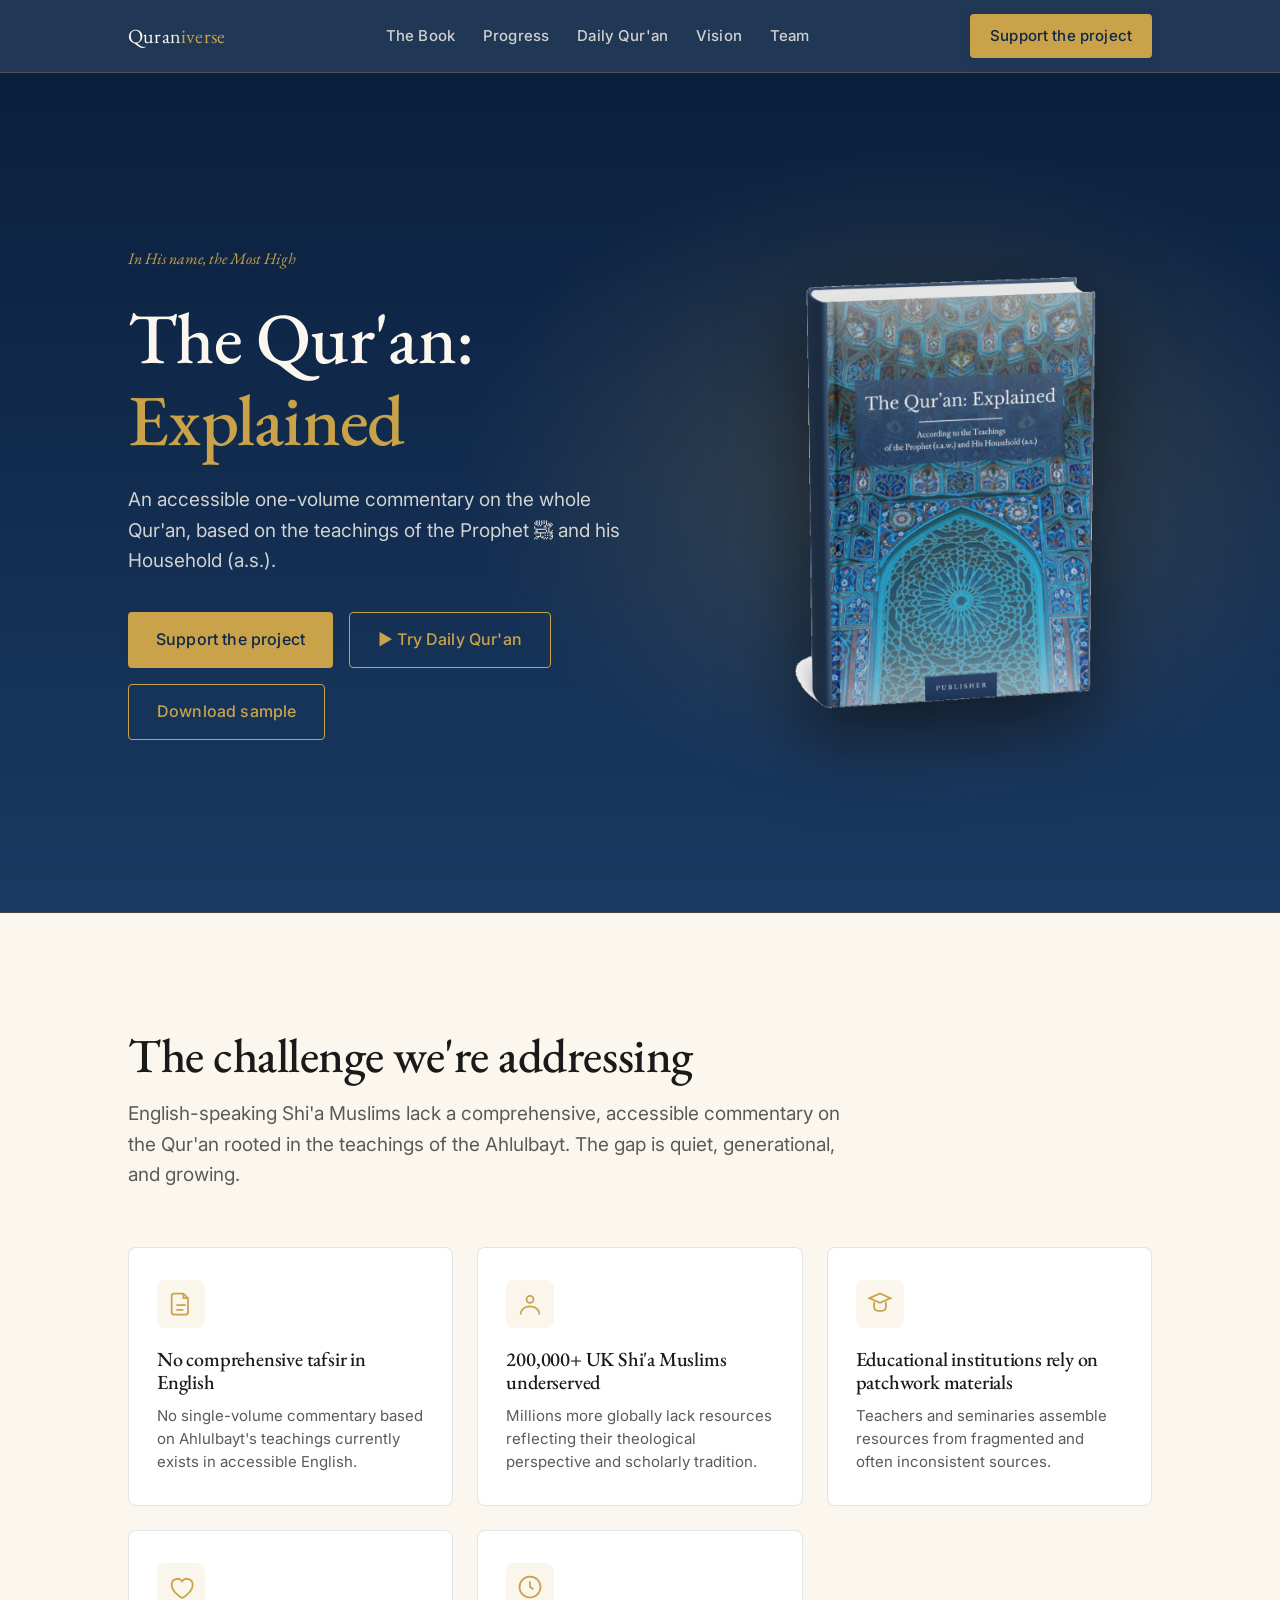
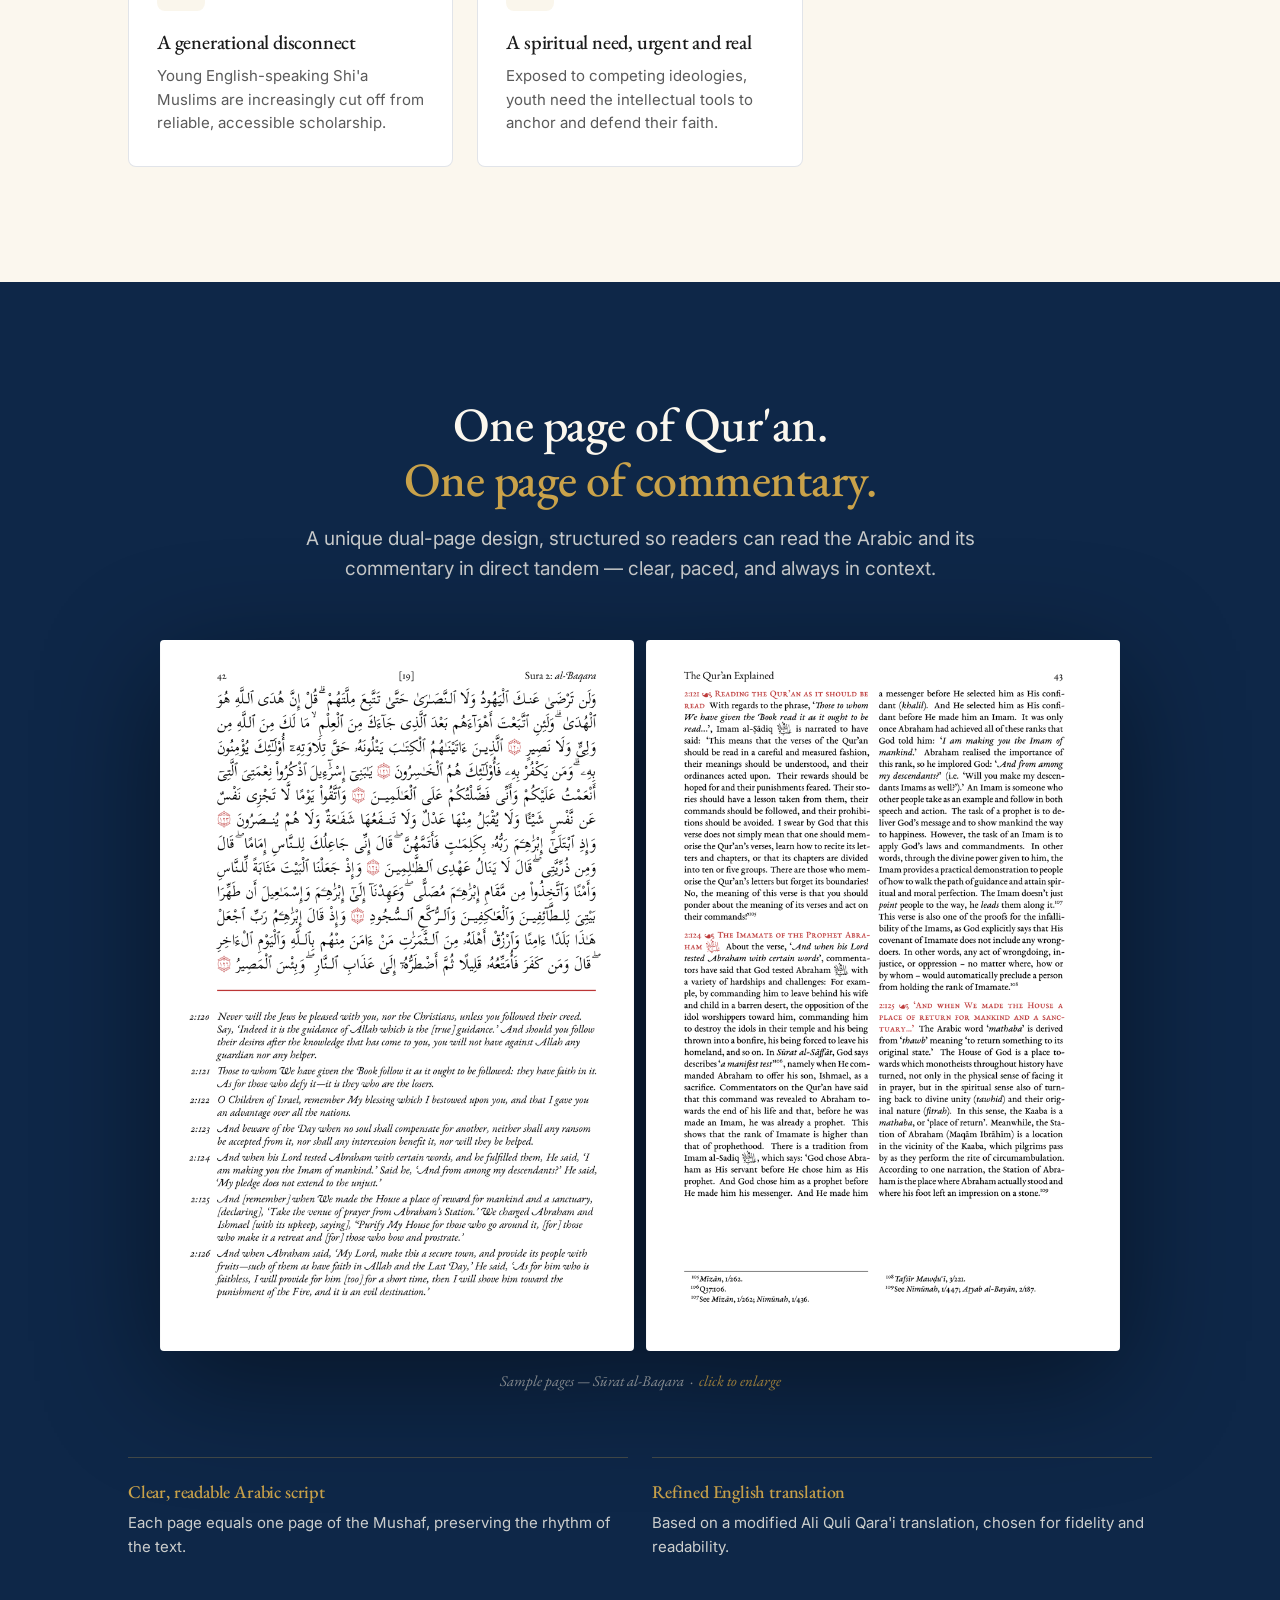
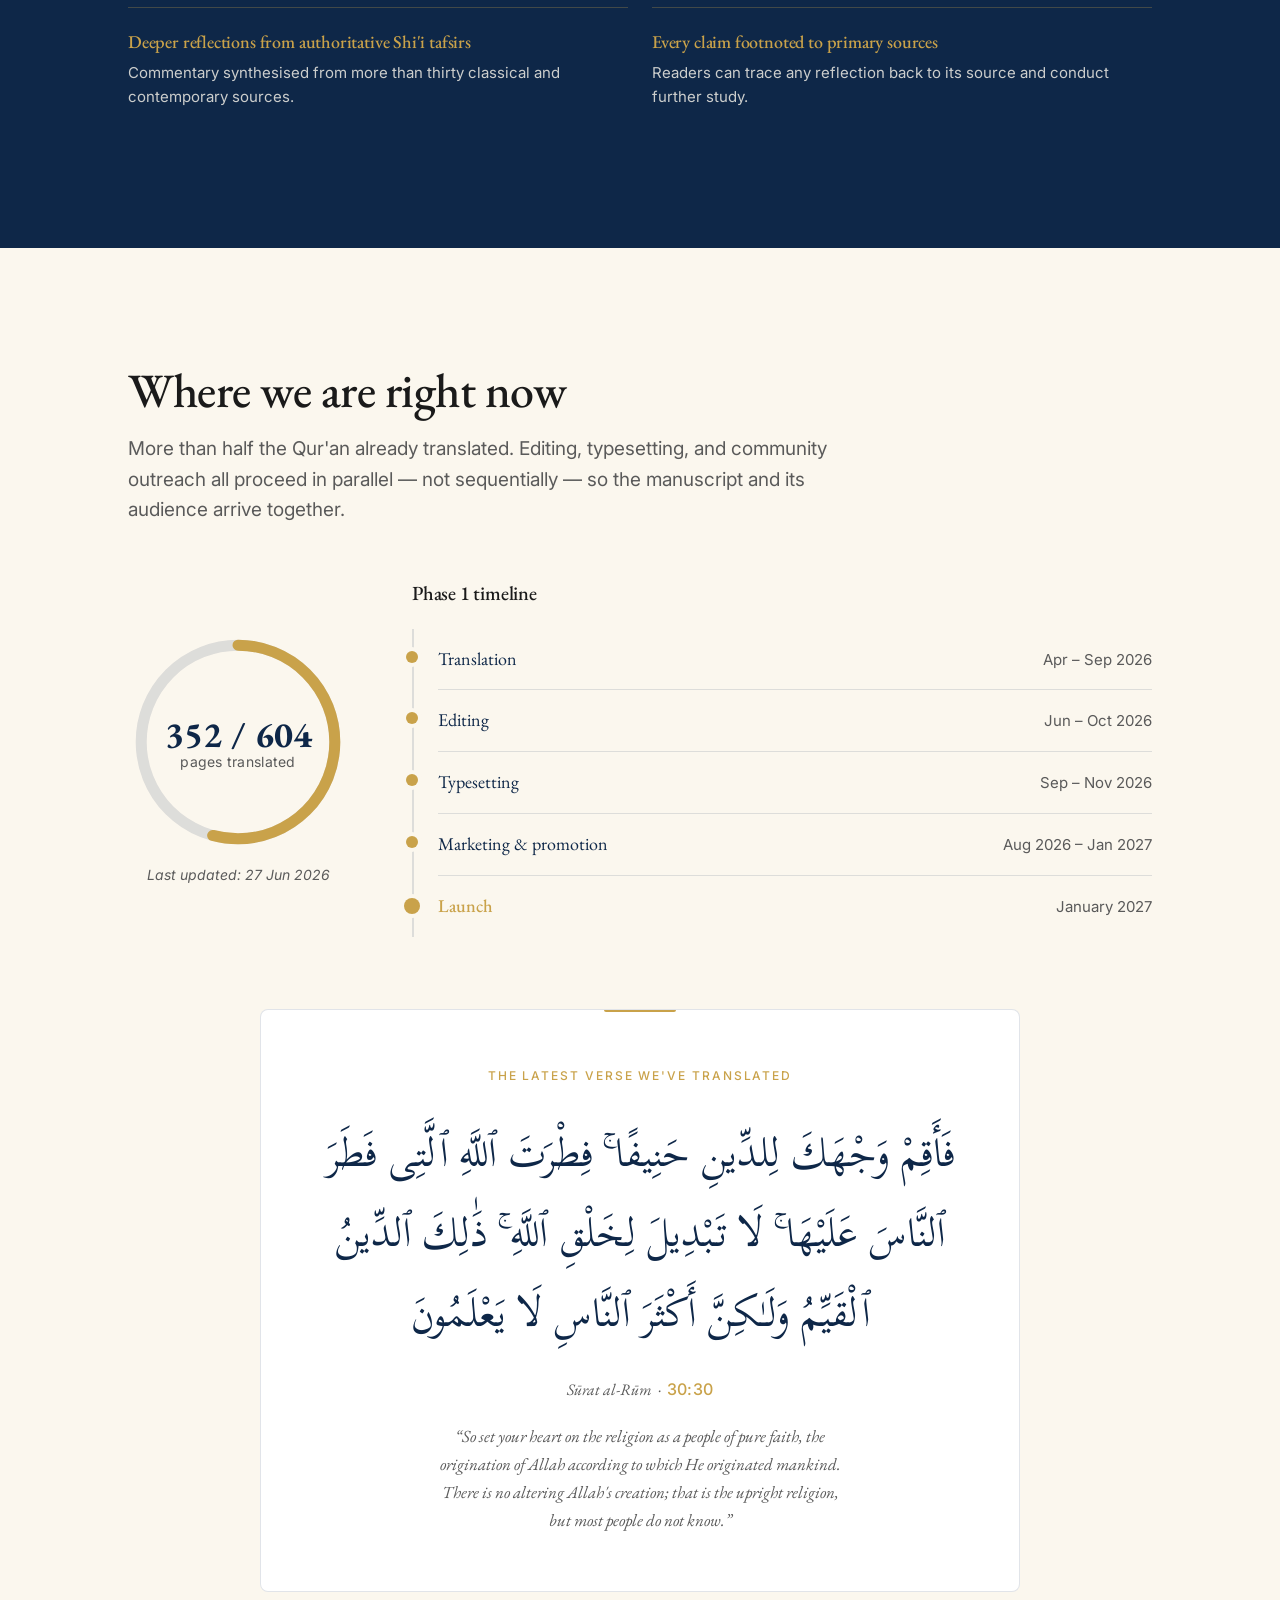
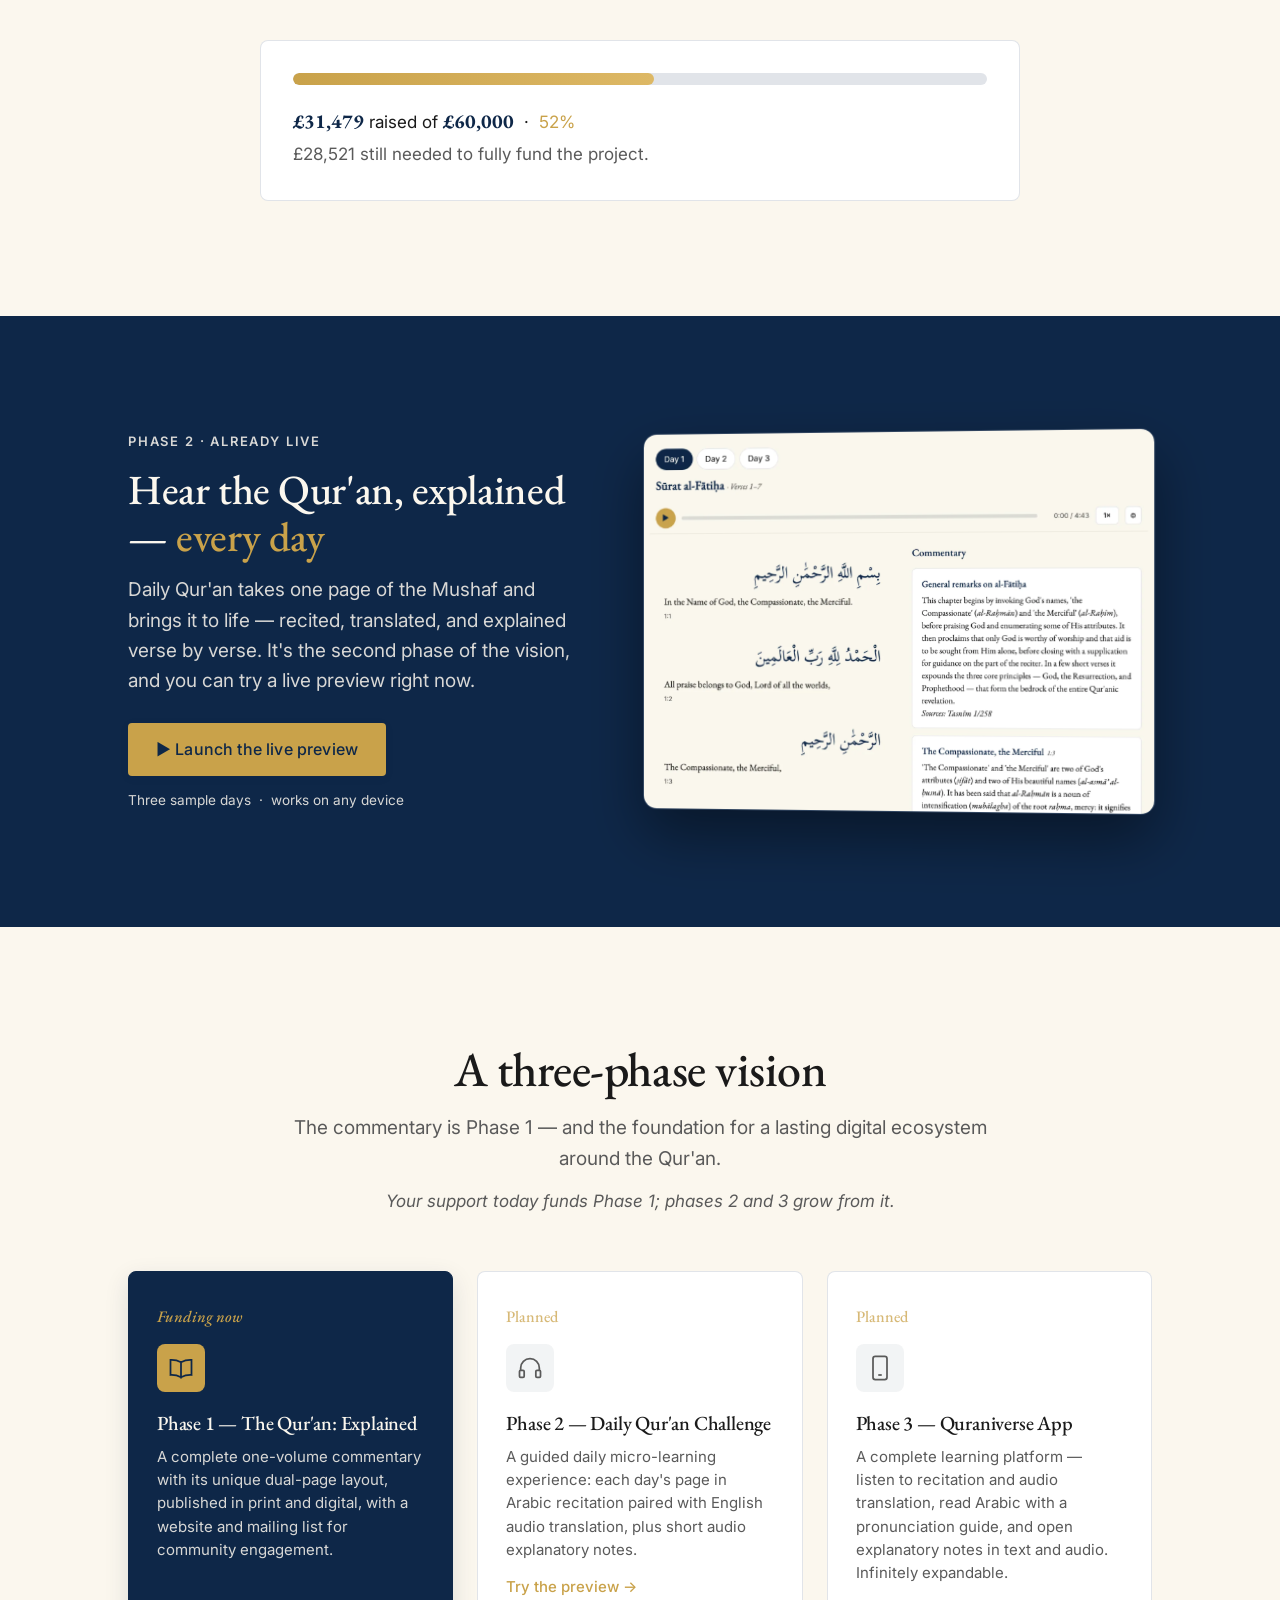
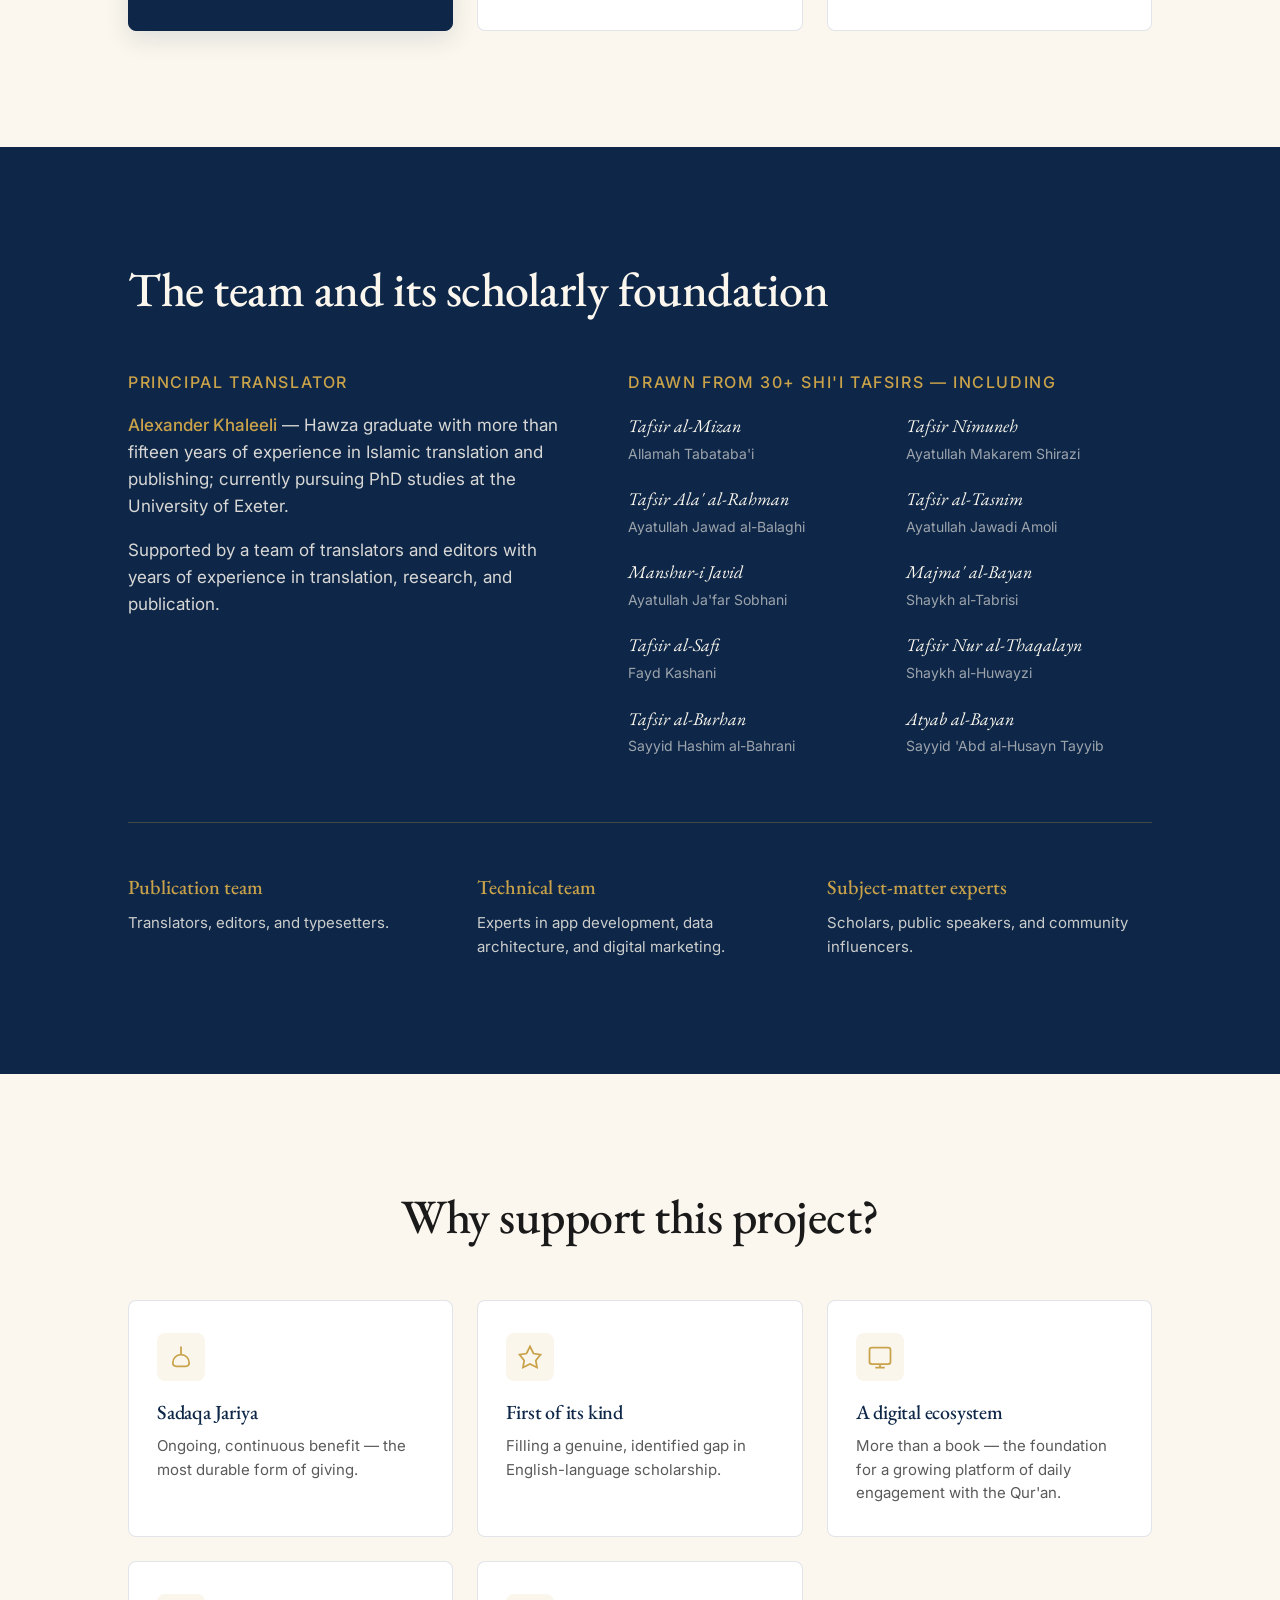
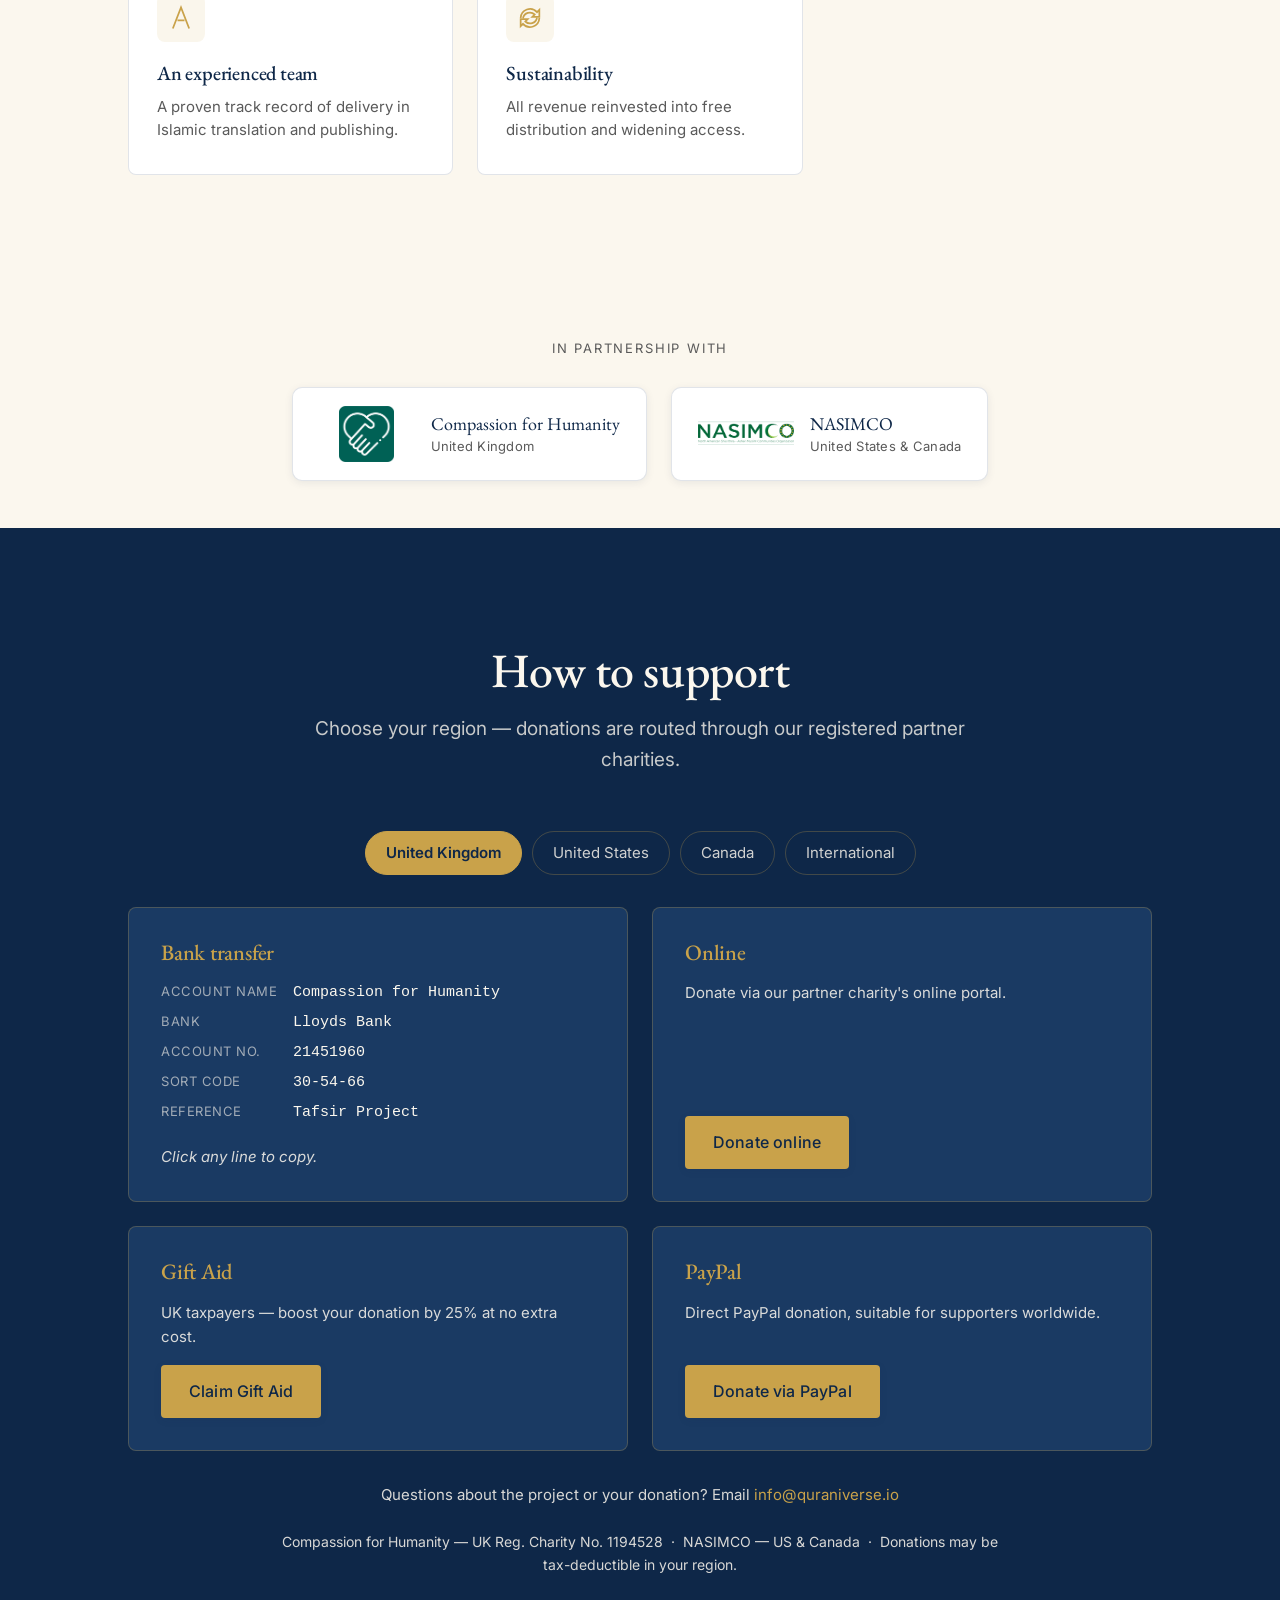
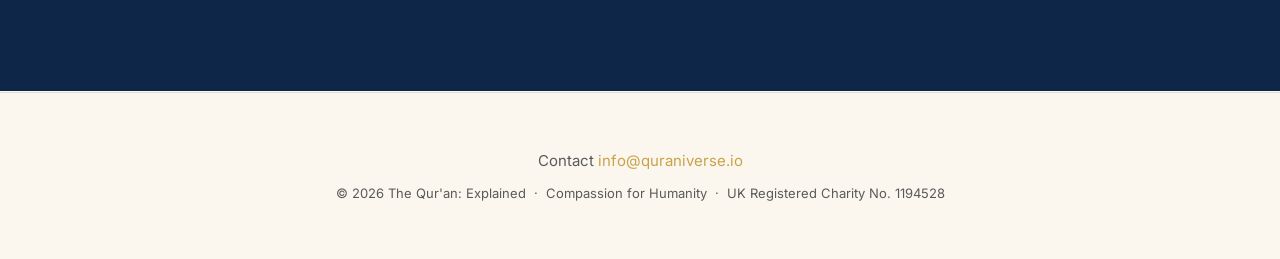
==== commit da947736: "Add 'Try Daily Qur'an' button to hero CTA row Co-Authored-By: Claude Opus 4.8 <noreply@anthropic.com" ====
--- a/index.html
+++ b/index.html
@@ -54,6 +54,7 @@
           <p class="lead">An accessible one-volume commentary on the whole Qur'an, based on the teachings of the Prophet&nbsp;ﷺ and his Household&nbsp;(a.s.).</p>
           <div class="hero__cta">
             <a href="#support" class="btn btn--primary">Support the project</a>
+            <a href="/daily" class="btn btn--ghost">▶ Try Daily Qur'an</a>
             <a href="assets/The_Quran_Explained_Sample.pdf" class="btn btn--ghost" download="The_Quran_Explained_Sample.pdf">Download sample</a>
           </div>
         </div>
